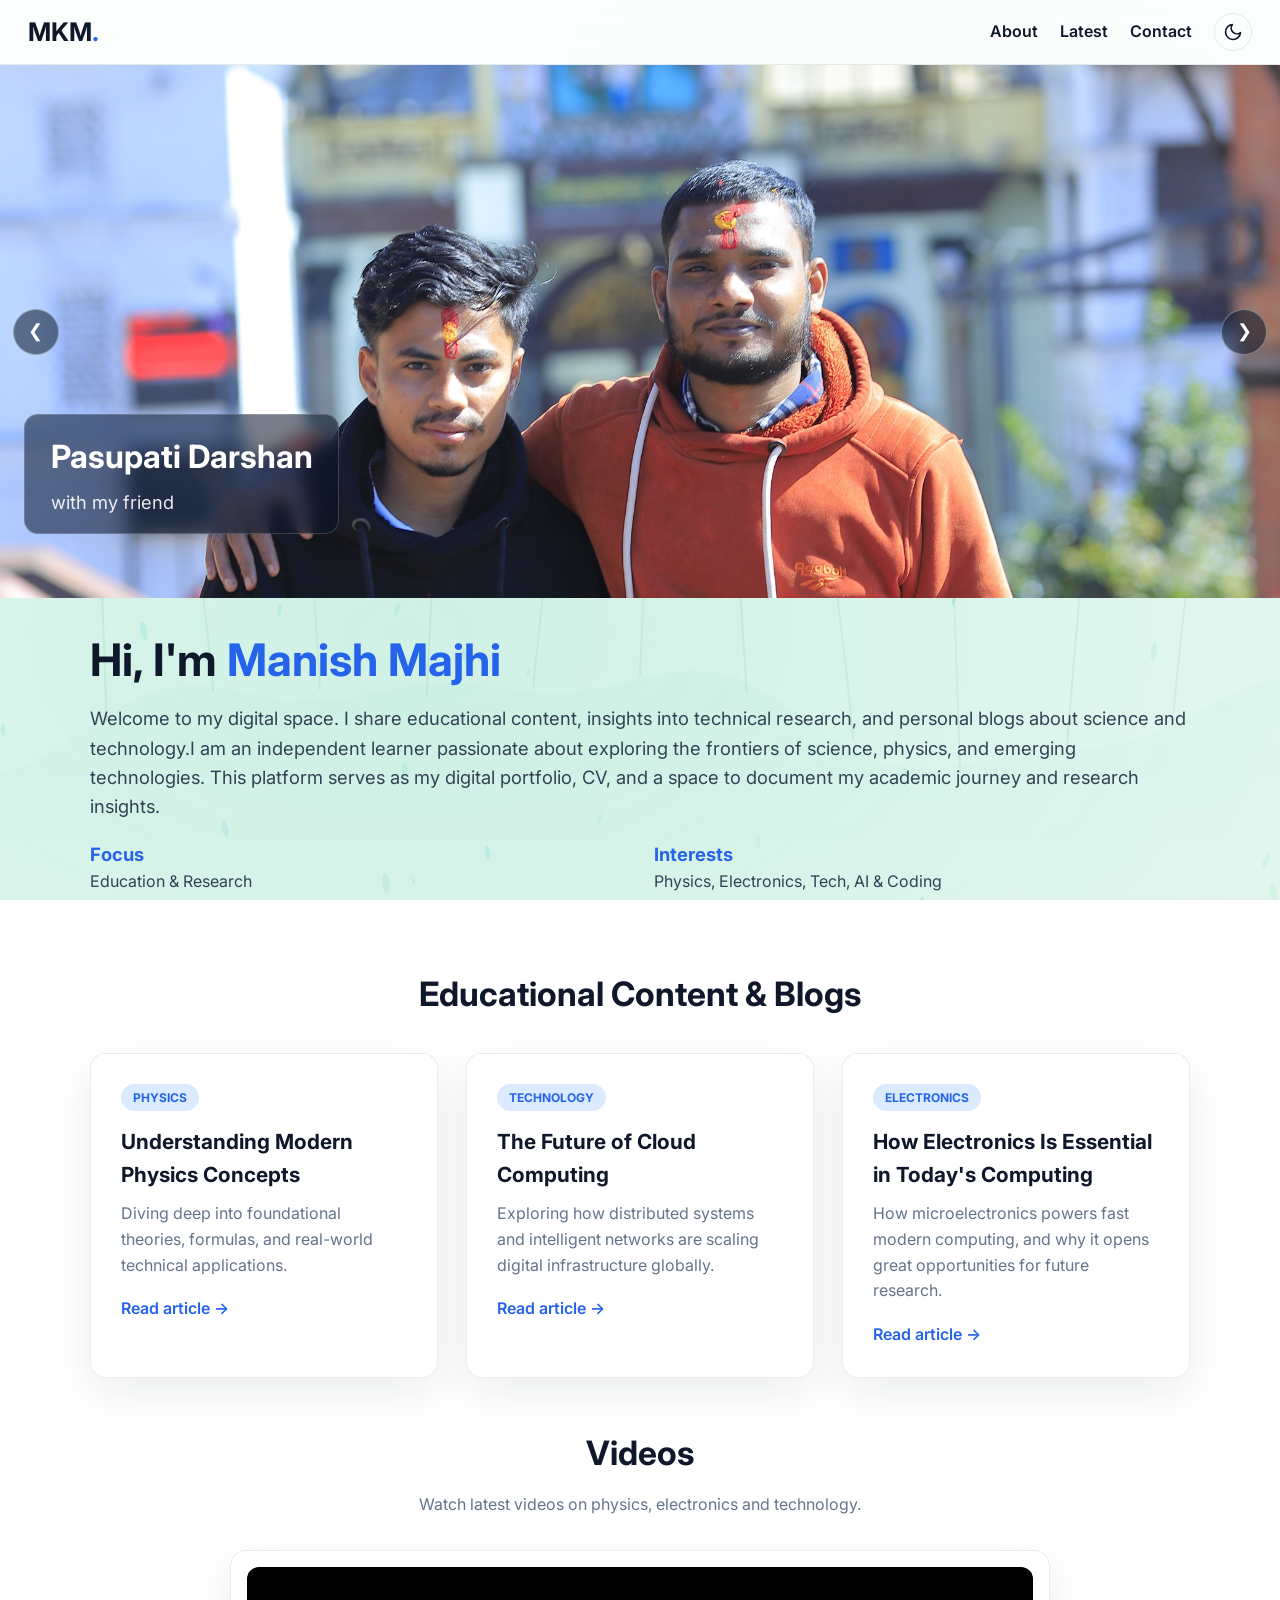
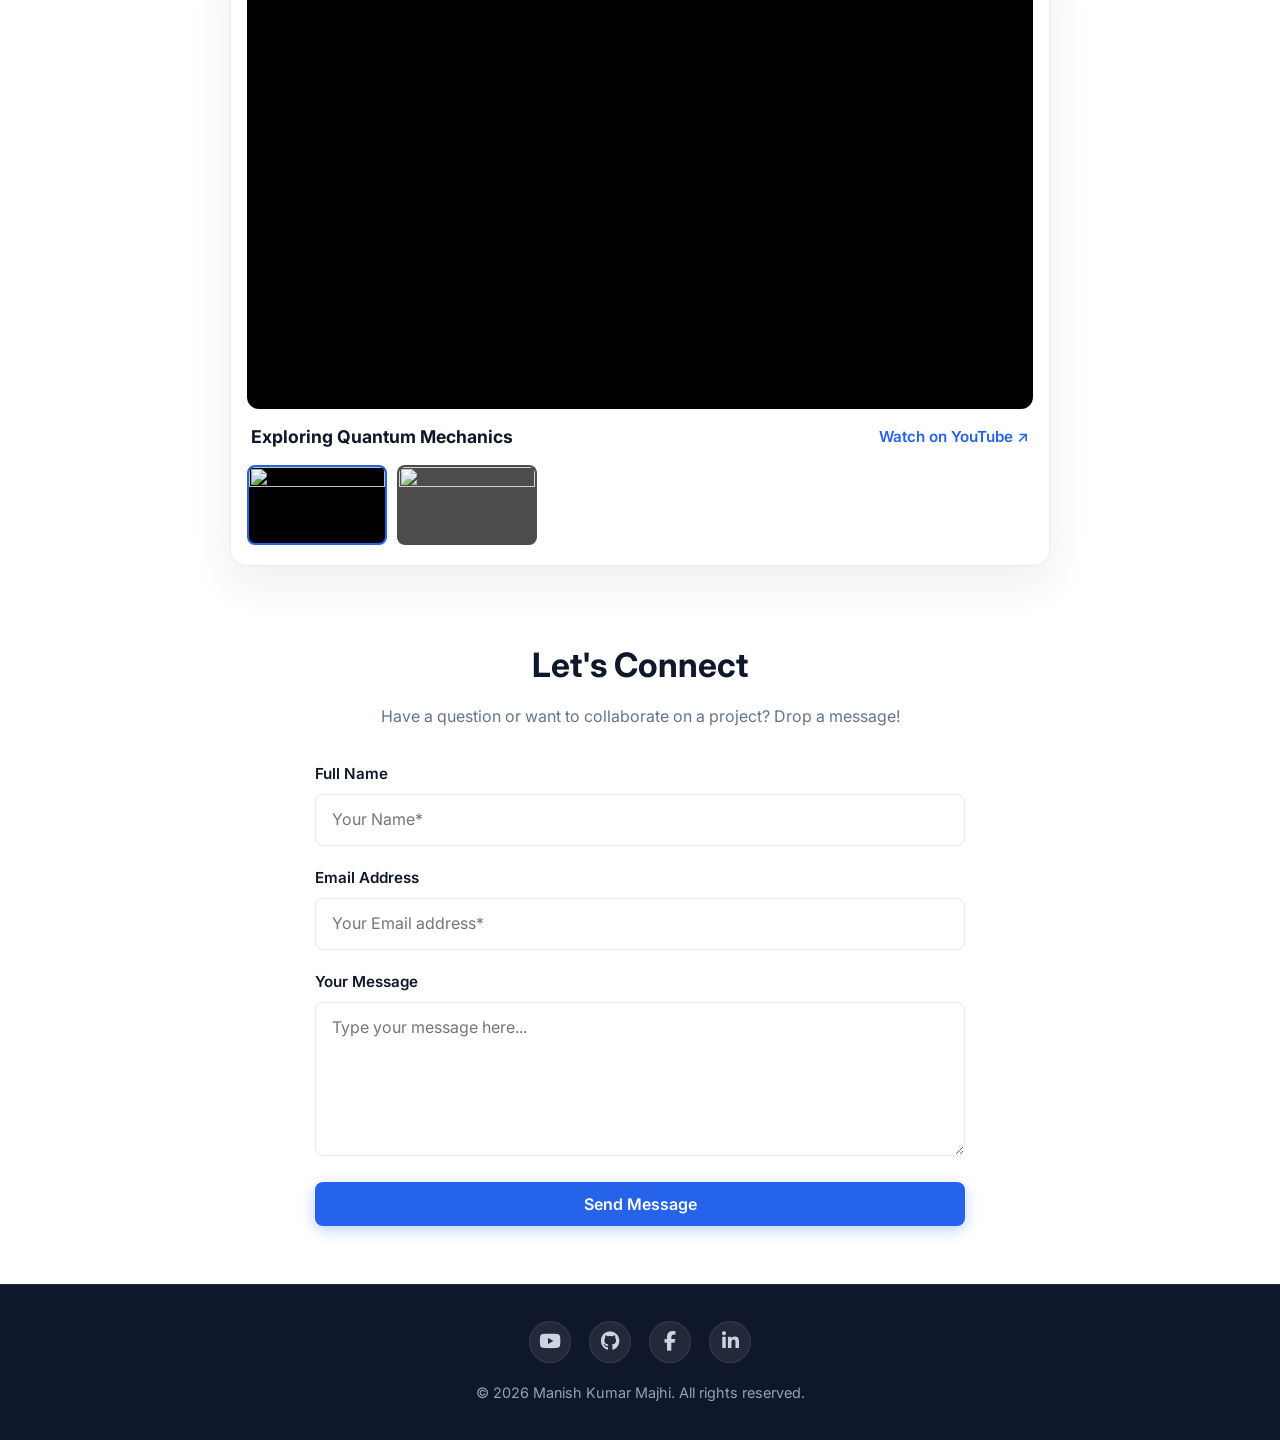
==== index.html @ ecd6af7c "Add files via upload" ====
<!DOCTYPE html>
<html lang="en">
<head>
    <meta charset="UTF-8">
    <meta name="viewport" content="width=device-width, initial-scale=1.0">
    <title>Manish Majhi</title>
    <meta name="description" content="Educational content, technical research and blogs on physics, electronics, AI and technology by Manish Kumar Majhi.">
    <link rel="icon" type="image/png" href="favicon.png">

    <!-- Apply saved theme before first paint (prevents a flash) -->
    <script>
        (function () {
            var t = localStorage.getItem('theme');
            if (t) document.documentElement.setAttribute('data-theme', t);
        })();
    </script>

    <link href="https://fonts.googleapis.com/css2?family=Inter:wght@300;400;600;700&display=swap" rel="stylesheet">
    <link rel="stylesheet" href="https://cdnjs.cloudflare.com/ajax/libs/font-awesome/6.4.0/css/all.min.css">
    <link rel="stylesheet" href="style.css">
</head>
<body>
    <canvas id="bg-canvas" aria-hidden="true"></canvas>

    <header class="navbar">
        <div class="container">
            <a href="#top" class="logo">MKM<span>.</span></a>
            <nav aria-label="Main">
                <ul class="nav-links">
                    <li><a href="#about" id="about-link">About</a></li>
                    <li><a href="#latest" id="latest-link">Latest</a></li>
                    <li><a href="#contact" id="contact-link">Contact</a></li>
                    <li>
                        <button id="theme-toggle" class="theme-btn" aria-label="Toggle theme">
                            <svg class="sun-icon" xmlns="http://www.w3.org/2000/svg" width="20" height="20" viewBox="0 0 24 24" fill="none" stroke="currentColor" stroke-width="2" stroke-linecap="round" stroke-linejoin="round"><circle cx="12" cy="12" r="5"/><line x1="12" y1="1" x2="12" y2="3"/><line x1="12" y1="21" x2="12" y2="23"/><line x1="4.22" y1="4.22" x2="5.64" y2="5.64"/><line x1="18.36" y1="18.36" x2="19.78" y2="19.78"/><line x1="1" y1="12" x2="3" y2="12"/><line x1="21" y1="12" x2="23" y2="12"/><line x1="4.22" y1="19.78" x2="5.64" y2="18.36"/><line x1="18.36" y1="5.64" x2="19.78" y2="4.22"/></svg>
                            <svg class="moon-icon" xmlns="http://www.w3.org/2000/svg" width="20" height="20" viewBox="0 0 24 24" fill="none" stroke="currentColor" stroke-width="2" stroke-linecap="round" stroke-linejoin="round"><path d="M21 12.79A9 9 0 1 1 11.21 3 7 7 0 0 0 21 12.79z"/></svg>
                        </button>
                    </li>
                </ul>
            </nav>
        </div>
    </header>

    <main id="top">
            <div class="hero-wrap">

        <div class="hero" aria-label="Featured images">
            <img class="slide" style="--i:0" src="hero-bg.jpg"  alt="MKM: advancing knowledge in physics, AI and tech"
                 data-title="Pasupati Darshan" data-text="with my friend" loading="lazy">
            <img class="slide" style="--i:1" src="hero-bg2.jpg" alt="Soldering a circuit board in an electronics lab" loading="lazy"
                 data-title="Pasupati Darshan" data-text="with my friend">      
            <img class="slide" style="--i:2" src="hero-bg3.jpg" alt="Educational content on physics, technology and electronics" loading="lazy"
                 data-title="Educational Content" data-text="Sharing knowledge through blogs and videos">
            <img class="slide" style="--i:3" src="hero-bg4.jpg" alt="Microelectronics powering global digital infrastructure" loading="lazy"
                 data-title="Microelectronics" data-text="Powering global digital infrastructure"> 
            <img class="slide" style="--i:4" src="hero-bg5.jpg" alt="Microelectronics in today's computing" loading="lazy"
                  data-title="Microelectronics" data-text="The foundation of today's computing">
            <img class="slide" style="--i:5" src="hero-bg6.jpg" alt="Scaling digital infrastructure with cloud computing" loading="lazy"
                 data-title="Cloud Computing" data-text="Scaling digital infrastructure globally">
        </div>

               <div class="hero-caption" id="hero-caption" hidden>
            <h2 id="hero-caption-title"></h2>
            <p id="hero-caption-text"></p>
        </div>

        <button type="button" class="hero-nav prev" id="hero-prev" aria-label="Previous image">&#10094;</button>
        <button type="button" class="hero-nav next" id="hero-next" aria-label="Next image">&#10095;</button>

    </div>

        <!-- Greeting + about, all in one card -->
        <section id="about" class="section intro">
            <div class="container">
                <div class="intro-card">
                    <h1>Hi, I'm <span class="highlight">Manish Majhi</span></h1>
                    <p>Welcome to my digital space. I share educational content, insights into technical research, and personal blogs about science and technology.I am an independent learner passionate about exploring the frontiers of science, physics, and emerging technologies. This platform serves as my digital portfolio, CV, and a space to document my academic journey and research insights.</p>
                    <dl class="facts">
                        <div><dt>Focus</dt><dd>Education &amp; Research</dd></div>
                        <div><dt>Interests</dt><dd>Physics, Electronics, Tech, AI &amp; Coding</dd></div>
                    </dl>
                </div>
            </div>
        </section>

        <section id="blog" class="section">
            <div class="container">
                <h2 class="section-title">Educational Content &amp; Blogs</h2>
                <div class="card-grid">
                    <article class="glass card">
                        <span class="tag">Physics</span>
                        <h3>Understanding Modern Physics Concepts</h3>
                        <p>Diving deep into foundational theories, formulas, and real-world technical applications.</p>
                        <a href="article.html?id=physics" class="read-more">Read article →</a>
                    </article>
                    <article class="glass card">
                        <span class="tag">Technology</span>
                        <h3>The Future of Cloud Computing</h3>
                        <p>Exploring how distributed systems and intelligent networks are scaling digital infrastructure globally.</p>
                        <a href="article.html?id=cloud" class="read-more">Read article →</a>
                    </article>
                    <article class="glass card">
                        <span class="tag">Electronics</span>
                        <h3>How Electronics Is Essential in Today's Computing</h3>
                        <p>How microelectronics powers fast modern computing, and why it opens great opportunities for future research.</p>
                        <a href="article.html?id=electronics" class="read-more">Read article →</a>
                    </article>
                </div>
            </div>
        </section>

        <!-- YouTube videos (filled from latest-data.js; hidden when there are none) -->
        <section id="videos" class="section" hidden>
            <div class="container">
                <h2 class="section-title">Videos</h2>
                <p class="section-sub">Watch latest videos on physics, electronics and technology.</p>
                <div class="glass video-card">
                    <div class="video-frame">
                        <iframe id="video-player" title="YouTube video player" loading="lazy" allowfullscreen referrerpolicy="strict-origin-when-cross-origin"
                                allow="accelerometer; autoplay; clipboard-write; encrypted-media; gyroscope; picture-in-picture"></iframe>
                    </div>
                    <div class="video-meta">
                        <h3 id="video-title"></h3>
                        <a id="video-yt" href="#" target="_blank" rel="noopener">Watch on YouTube ↗</a>
                    </div>
                    <div id="video-list" class="video-list"></div>
                </div>
            </div>
        </section>

        <section id="contact" class="section">
            <div class="container form-container">
                <h2 class="section-title">Let's Connect</h2>
                <p class="section-sub">Have a question or want to collaborate on a project? Drop a message!</p>

                <form id="contact-form" class="modern-form">
                    <div class="form-group">
                        <label for="name">Full Name</label>
                        <input type="text" id="name" name="name" required placeholder="Your Name*">
                    </div>
                    <div class="form-group">
                        <label for="email">Email Address</label>
                        <input type="email" id="email" name="email" required placeholder="Your Email address*">
                    </div>
                    <div class="form-group">
                        <label for="message">Your Message</label>
                        <textarea id="message" name="message" rows="5" required placeholder="Type your message here..."></textarea>
                    </div>
                    <input type="checkbox" name="botcheck" tabindex="-1" autocomplete="off" style="display:none">  <!-- spam trap -->
                    <button type="submit" class="btn btn-primary form-btn">Send Message</button>
                    <div id="form-status" class="form-status" role="status" aria-live="polite"></div>
                </form>
            </div>
        </section>
    </main>

    <footer class="footer">
        <div class="container">
            <div class="footer-socials">
                <a href="https://youtube.com" target="_blank" rel="noopener" aria-label="YouTube" class="social-icon yt"><i class="fab fa-youtube"></i></a>
                <a href="https://github.com/Manish8952" target="_blank" rel="noopener" aria-label="GitHub" class="social-icon gh"><i class="fab fa-github"></i></a>
                <a href="https://www.facebook.com/manish.majhi.rajdhoob" target="_blank" rel="noopener" aria-label="Facebook" class="social-icon fb"><i class="fab fa-facebook-f"></i></a>
                <a href="https://www.linkedin.com/in/manish-kumar-majhi" target="_blank" rel="noopener" aria-label="LinkedIn" class="social-icon li"><i class="fab fa-linkedin-in"></i></a>
            </div>
            <p>&copy; 2026 Manish Kumar Majhi. All rights reserved.</p>
        </div>
    </footer>

    <!-- About: full-page view, opens when "About" is clicked -->
    <dialog id="about-dialog" class="about-page" aria-labelledby="about-title">
        <button type="button" class="about-close" aria-label="Close">&times;</button>
        <div class="latest-wrap">
            <header class="about-hero">
                <img class="about-photo" src="profile.jpg" alt="Manish Kumar Majhi"
                     onerror="this.style.display='none';this.nextElementSibling.style.display='flex'">
                <div class="about-photo about-initials" style="display:none">MKM</div>
                <span class="latest-pill">About me</span>
                <h2 id="about-title">Manish Kumar Majhi</h2>
                <p class="about-role">Physics student &middot; Saptari, Nepal</p>
            </header>

            <section class="l-card about-story">
                <h3>My story</h3>
                <p class="about-lead">Hey, it's Manish Majhi, a dedicated Physics major from Saptari, a rural and Beautiful district in eastern Nepal.</p>
                <p>Raised in a resource-limited environment, I have faced significant financial and educational hurdles. However, my deep-seated passion for physics, modern technology, and electronics drives me forward.Currently pursuing my Bachelor of Science, I am working tirelessly to bridge the gap between my circumstances and my ambitions.Through self-directed learning and unrelenting hard work, I am determined to master these fields, overcome systemic barriers, and harness technology and scientific innovation to shape a brighter future for myself and my community.</p>
            </section>

            <div class="latest-cols">
                <section class="l-card">
                    <h3>Focus</h3>
                    <p>Education &amp; Research</p>
                </section>
                <section class="l-card">
                    <h3>Interests</h3>
                    <div class="chips"><span>Physics</span><span>Electronics</span><span>Tech</span><span>AI</span><span>Coding</span></div>
                </section>
            </div>
        </div>
    </dialog>

    <!-- Contact full-page view: opens when "Contact" is clicked -->
    <dialog id="contact-dialog" class="contact-page" data-map-query="Mahendra Bindeswari Multiple Campus, Rajbiraj, Nepal" aria-labelledby="contact-title">
        <button type="button" class="contact-close" aria-label="Close">&times;</button>
        <iframe id="contact-map" class="contact-map" title="My location on Google Maps" loading="lazy" referrerpolicy="no-referrer-when-downgrade" allowfullscreen></iframe>
        <div class="contact-details">
            <h2 id="contact-title">Contact</h2>
            <ul class="contact-list">
                <li>
                    <span class="ci"><i class="fas fa-envelope"></i></span>
                    <div><strong>Email</strong><a href="mailto:Manish.815202@mbmc.tu.edu.np">Manish.815202@mbmc.tu.edu.np</a></div>
                </li>
                <li>
                    <span class="ci"><i class="fas fa-location-dot"></i></span>
                    <div><strong>Address</strong><span>Near Mahendra Bindeswari Multiple Campus, Rajbiraj, Saptari, Nepal</span></div>
                </li>
            </ul>
            <div class="hero-buttons">
                <a id="contact-maps-link" class="btn btn-primary" href="#" target="_blank" rel="noopener">Open in Google Maps</a>
                <a id="contact-form-link" class="btn btn-secondary" href="#contact">Send a message instead</a>
            </div>
        </div>
    </dialog>

    <!-- Latest: full-page view, content comes from latest-data.js -->
    <dialog id="latest-dialog" class="latest-page" aria-labelledby="latest-title">
        <button type="button" class="latest-close" aria-label="Close">&times;</button>
        <div class="latest-wrap">
            <header class="latest-head">
                <span class="latest-pill">Latest</span>
                <h2 id="latest-title">What I'm working on</h2>
                <p>Daily updates, current projects and what's coming next.</p>
                <small id="latest-updated"></small>
            </header>
            <div id="latest-announce"></div>
            <div class="latest-cols">
                <section id="sec-current"><h3>Currently working on</h3><div id="latest-current" class="l-stack"></div></section>
                <section id="sec-upcoming"><h3>Coming up</h3><ol id="latest-upcoming" class="l-timeline"></ol></section>
            </div>
            <section id="sec-feed"><h3>Daily updates</h3><div id="latest-feed" class="l-stack"></div></section>
        </div>
    </dialog>

    <script src="latest-data.js"></script>
    <script src="script.js"></script>
    <script src="background.js" defer></script>
</body>
</html>
---- style.css ----
/* ==========================================================================
   1. TOKENS & BASE
   ========================================================================== */
*, *::before, *::after { margin: 0; padding: 0; box-sizing: border-box; }

:root {
    --primary: #2563eb;
    --heading: #0f172a;
    --text: #334155;
    --muted: #64748b;
    --page-bg: #ffffff;
    --glass-bg: rgba(255, 255, 255, 0.85);
    --nav-bg: rgba(255, 255, 255, 0.82);
    --border: rgba(0, 0, 0, 0.08);
    --input-bg: #ffffff;
    --shadow: 0 15px 45px rgba(15, 23, 42, 0.08);
    --tag-bg: #dbeafe;
    --tag-text: #2563eb;
    --space-section: 72px;
    --ease: all 0.3s ease;
}

[data-theme="dark"] {
    --heading: #ffffff;
    --text: #cbd5e1;
    --muted: #94a3b8;
    --page-bg: #0f172a;
    --glass-bg: rgba(30, 41, 59, 0.88);
    --nav-bg: rgba(15, 23, 42, 0.82);
    --border: rgba(255, 255, 255, 0.1);
    --input-bg: #1e293b;
    --shadow: 0 15px 45px rgba(0, 0, 0, 0.35);
    --tag-bg: rgba(37, 99, 235, 0.25);
    --tag-text: #93c5fd;
}

html { scroll-behavior: smooth; scroll-padding-top: 80px; }

body {
    font-family: 'Inter', system-ui, sans-serif;
    color: var(--text);
    background: var(--page-bg);
    line-height: 1.6;
    overflow-x: hidden;
    transition: background-color 0.3s ease, color 0.3s ease;
}

.container { width: 90%; max-width: 1100px; margin: 0 auto; }

a:focus-visible, button:focus-visible { outline: 3px solid var(--primary); outline-offset: 3px; }

/* ==========================================================================
   2. BACKGROUND LAYERS (aurora gradient + animated canvas)
   ========================================================================== */
body::after {
    content: "";
    position: fixed;
    inset: 0;
    z-index: -3;
    pointer-events: none;
    background-image:
        radial-gradient(ellipse 80% 70% at 10% 22%, rgba(16,185,129,.20), transparent 70%),
        radial-gradient(ellipse 75% 85% at 88% 10%, rgba(37,99,235,.22), transparent 65%),
        radial-gradient(ellipse 90% 60% at 50% 85%, rgba(99,102,241,.18), transparent 65%),
        radial-gradient(ellipse 65% 70% at 82% 75%, rgba(20,184,166,.15), transparent 65%);
    background-size: 320% 320%;
    animation: auroraDrift 50s ease-in-out infinite;
}
[data-theme="dark"] body::after { filter: brightness(1.3); }

#bg-canvas {
    position: fixed;      /* was unstyled: it sat at the page bottom and added blank space */
    inset: 0;
    width: 100%;
    height: 100%;
    z-index: -2;
    pointer-events: none;
}

@keyframes auroraDrift {
    0%, 100% { background-position: 0% 0%; }
    25% { background-position: 55% 90%; }
    50% { background-position: 90% 40%; }
    75% { background-position: 35% 15%; }
}

/* ==========================================================================
   3. NAVBAR (sticky, in normal flow so it never covers the slider)
   ========================================================================== */
.navbar {
    position: sticky;
    top: 0;
    z-index: 100;
    background: var(--nav-bg);
    backdrop-filter: blur(12px);
    -webkit-backdrop-filter: blur(12px);
    border-bottom: 1px solid var(--border);
}
.navbar .container { display: flex; justify-content: space-between; align-items: center; height: 64px; width: 100%; max-width: none; padding: 0 28px; }  /* logo far left, menu far right */

.logo { font-size: 1.6rem; font-weight: 700; color: var(--heading); text-decoration: none; }
.logo span { color: var(--primary); }

.nav-links { display: flex; list-style: none; gap: 22px; align-items: center; }
.nav-links a { color: var(--heading); font-weight: 600; text-decoration: none; transition: var(--ease); }
.nav-links a:hover { color: var(--primary); }

.theme-btn {
    display: flex; align-items: center; justify-content: center;
    padding: 8px; border-radius: 50%; cursor: pointer;
    background: transparent; color: var(--heading);
    border: 1px solid var(--border); transition: var(--ease);
}
.theme-btn:hover { background: rgba(127, 127, 127, 0.15); }
.sun-icon { display: none; }
[data-theme="dark"] .sun-icon { display: block; }
[data-theme="dark"] .moon-icon { display: none; }

/* ==========================================================================
   4. IMAGE SLIDER (cross-fade, shows the full image, nothing on top of it)
   ========================================================================== */
.hero {
    position: relative;
    width: 100%;
    aspect-ratio: 2.4 / 1;
    max-height: 72vh;
    overflow: hidden;
    background: #0f172a;
}
.slide {
    position: absolute; inset: 0;
    width: 100%; height: 100%;
    object-fit: cover;
    object-position: center 30%;
    opacity: 0;
    animation: fade 36s infinite;
    animation-delay: calc(var(--i) * 6s);   /* 6 slides x 6s */
}
.slide:first-child { opacity: 1; object-fit: contain; }  /* banner image: show whole, no cropping */
@keyframes fade {
    0%      { opacity: 0; }
    3%      { opacity: 1; }
    16.67%  { opacity: 1; }
    20%     { opacity: 0; }
    100%    { opacity: 0; }
}

/* ==========================================================================
   5. SECTIONS & GLASS CARDS
   ========================================================================== */
.section { padding: var(--space-section) 0 0; }
.section.intro { padding-top: 36px; }
.section:last-of-type { padding-bottom: 20px; }

.section-title { font-size: 2.1rem; color: var(--heading); text-align: center; margin-bottom: 12px; }
.section-sub { text-align: center; color: var(--muted); max-width: 560px; margin: 0 auto 32px; }
.section-title + .card-grid { margin-top: 32px; }

.glass {
    background: var(--glass-bg);
    backdrop-filter: blur(16px);
    -webkit-backdrop-filter: blur(16px);
    border: 1.5px solid var(--border);
    box-shadow: var(--shadow);
    border-radius: 16px;
}

/* Greeting / about card */
.intro-card { padding: 0; }  /* plain text on the page background, no box */
.intro-card h1 { font-size: 2.8rem; line-height: 1.2; color: var(--heading); margin-bottom: 16px; }
.highlight { color: var(--primary); }
.intro-card p { font-size: 1.15rem; margin-bottom: 6px; }
.facts { display: grid; grid-template-columns: repeat(auto-fit, minmax(220px, 1fr)); gap: 16px 28px; margin-top: 18px; }
.facts dt { color: var(--primary); font-weight: 700; font-size: 1.15rem; }
.facts dd { margin: 0; }
.hero-buttons { display: flex; flex-wrap: wrap; gap: 14px; margin-top: 28px; }

/* Blog cards */
.card-grid { display: grid; grid-template-columns: repeat(auto-fit, minmax(280px, 1fr)); gap: 28px; }
.card { padding: 30px; transition: var(--ease); }
.card:hover { transform: translateY(-6px); box-shadow: 0 20px 60px rgba(37, 99, 235, 0.18); }
.card h3 { font-size: 1.3rem; color: var(--heading); margin-bottom: 10px; }
.card p { color: var(--muted); margin-bottom: 18px; }

.tag {
    display: inline-block; margin-bottom: 14px; padding: 4px 12px;
    border-radius: 50px; font-size: 0.75rem; font-weight: 700;
    text-transform: uppercase; background: var(--tag-bg); color: var(--tag-text);
}
.read-more { color: var(--primary); font-weight: 600; text-decoration: none; }
.read-more:hover { text-decoration: underline; }

/* About full-page view (shares its background and cards with the Latest page) */
.about-hero { text-align: center; margin-bottom: 28px; }
.about-photo {
    display: block; width: 220px; height: 220px; margin: 0 auto 18px;
    border-radius: 50%; object-fit: cover; object-position: center top;
    border: 4px solid #60a5fa; box-shadow: 0 10px 40px rgba(37, 99, 235, 0.45);
}
.about-initials { align-items: center; justify-content: center; font-size: 3.2rem; font-weight: 700; color: #fff; background: linear-gradient(135deg, var(--primary), #6366f1); }
.about-hero h2 { color: #fff; font-size: 2.4rem; line-height: 1.2; margin: 14px 0 6px; }
.about-role { color: #cbd5e1; font-size: 1.05rem; }
.about-story { margin-bottom: 28px; padding: 28px 30px; }
.about-story p { font-size: 1.05rem; line-height: 1.8; margin-bottom: 14px; }
.about-story p:last-child { margin-bottom: 0; }
.about-story .about-lead { font-size: 1.25rem; font-weight: 600; color: #fff; }
.chips { display: flex; flex-wrap: wrap; gap: 8px; }
.chips span { padding: 5px 14px; border-radius: 50px; font-size: .9rem; font-weight: 600; background: rgba(96,165,250,.2); color: #bfdbfe; border: 1px solid rgba(147,197,253,.3); }

/* Contact full-page view */
.contact-page {
    width: 100vw; height: 100vh; height: 100dvh; max-width: none; max-height: none;
    margin: 0; padding: 0; border: 0; overflow-y: auto;
    background: var(--page-bg); color: var(--text);
}
.contact-page[open] { display: block; animation: popIn 0.25s ease; }
.contact-map { display: block; width: 100%; height: 55vh; min-height: 300px; border: 0; background: #e2e8f0; }
.contact-close {
    position: fixed; top: 16px; right: 20px; z-index: 5; width: 44px; height: 44px; border-radius: 50%;
    border: 1px solid var(--border); background: var(--page-bg); color: var(--heading);
    font-size: 1.7rem; line-height: 1; cursor: pointer; box-shadow: var(--shadow); transition: var(--ease);
}
.contact-close:hover { background: var(--primary); color: #fff; }
.contact-details { width: 90%; max-width: 700px; margin: 0 auto; padding: 36px 0 48px; }
.contact-details h2 { font-size: 2rem; color: var(--heading); margin-bottom: 20px; }
.contact-list { list-style: none; display: grid; gap: 18px; margin-bottom: 28px; }
.contact-list li { display: flex; align-items: center; gap: 16px; }
.contact-list .ci {
    flex: none; display: flex; align-items: center; justify-content: center; width: 48px; height: 48px;
    border-radius: 50%; background: var(--tag-bg); color: var(--tag-text); font-size: 1.15rem;
}
.contact-list strong { display: block; color: var(--heading); }
.contact-list a { color: var(--primary); text-decoration: none; font-weight: 600; word-break: break-all; }
.contact-list a:hover { text-decoration: underline; }

/* Latest full-page view */
.latest-page, .about-page {
    width: 100vw; height: 100vh; height: 100dvh; max-width: none; max-height: none;
    margin: 0; padding: 0; border: 0; overflow-y: auto; color: #e2e8f0;
    background:
        radial-gradient(ellipse 60% 50% at 15% 10%, rgba(37,99,235,.55), transparent 70%),
        radial-gradient(ellipse 55% 60% at 90% 20%, rgba(20,184,166,.40), transparent 70%),
        radial-gradient(ellipse 70% 60% at 60% 95%, rgba(99,102,241,.45), transparent 70%),
        linear-gradient(135deg, #070b17, #0c1a33 55%, #0a2236);
    background-size: 180% 180%, 180% 180%, 180% 180%, 100% 100%;
    animation: auroraDrift 40s ease-in-out infinite;
}
.latest-page[open], .about-page[open] { display: block; }
.latest-close, .about-close {
    position: fixed; top: 16px; right: 20px; z-index: 5; width: 44px; height: 44px; border-radius: 50%;
    border: 1px solid rgba(255,255,255,.25); background: rgba(15,23,42,.6); color: #fff;
    font-size: 1.7rem; line-height: 1; cursor: pointer; backdrop-filter: blur(8px); transition: var(--ease);
}
.latest-close:hover, .about-close:hover { background: var(--primary); }
.latest-wrap { width: 90%; max-width: 960px; margin: 0 auto; padding: 56px 0 64px; }
.latest-head { text-align: center; margin-bottom: 32px; }
.latest-pill { display: inline-block; padding: 4px 14px; border-radius: 50px; font-size: .8rem; font-weight: 700; letter-spacing: .08em; text-transform: uppercase; background: rgba(96,165,250,.2); color: #93c5fd; border: 1px solid rgba(147,197,253,.35); }
.latest-head h2 { color: #fff; font-size: 2.6rem; line-height: 1.2; margin: 14px 0 8px; }
.latest-head p { color: #cbd5e1; font-size: 1.1rem; }
.latest-head small { display: block; margin-top: 10px; color: #94a3b8; }
.latest-wrap h3 { color: #fff; font-size: 1.25rem; margin: 0 0 14px; }
.latest-wrap section { margin-bottom: 36px; }
.latest-cols { display: grid; grid-template-columns: 1fr 1fr; gap: 28px; }
.l-card, .l-announce {
    background: rgba(255,255,255,.07); border: 1px solid rgba(255,255,255,.14); border-radius: 16px;
    backdrop-filter: blur(14px); -webkit-backdrop-filter: blur(14px); padding: 20px;
}
.l-announce { display: flex; flex-wrap: wrap; align-items: center; justify-content: space-between; gap: 14px; margin-bottom: 32px; border-color: rgba(96,165,250,.5); background: rgba(37,99,235,.2); font-weight: 600; }
.l-stack { display: grid; gap: 16px; }
.l-card h4 { color: #fff; font-size: 1.1rem; margin-bottom: 6px; }
.l-card p { color: #cbd5e1; white-space: pre-line; }
.l-date { display: block; font-size: .8rem; font-weight: 700; letter-spacing: .05em; text-transform: uppercase; color: #93c5fd; margin-bottom: 6px; }
.l-bar { height: 8px; margin-top: 14px; border-radius: 8px; background: rgba(255,255,255,.15); overflow: hidden; }
.l-bar span { display: block; height: 100%; border-radius: 8px; background: linear-gradient(90deg, #3b82f6, #14b8a6); }
.l-timeline { list-style: none; display: grid; gap: 16px; border-left: 2px solid rgba(147,197,253,.4); padding-left: 18px; }
.l-timeline li { position: relative; }
.l-timeline li::before { content: ""; position: absolute; left: -25px; top: 22px; width: 12px; height: 12px; border-radius: 50%; background: #3b82f6; box-shadow: 0 0 0 4px rgba(59,130,246,.3); }
.l-img { display: block; width: 100%; max-height: 420px; object-fit: cover; border-radius: 12px; margin-top: 14px; }
.l-video { position: relative; aspect-ratio: 16 / 9; margin-top: 14px; border-radius: 12px; overflow: hidden; background: #000; }
.l-video iframe { position: absolute; inset: 0; width: 100%; height: 100%; border: 0; }
.l-link { display: inline-block; margin-top: 14px; padding: 8px 18px; border-radius: 8px; background: var(--primary); color: #fff; font-weight: 600; text-decoration: none; }
.l-link:hover { background: #1d4ed8; }
.l-announce .l-link { margin-top: 0; }

/* YouTube videos (medium card above Let's Connect) */
#videos { padding-top: 48px; }
.video-card { max-width: 820px; margin: 0 auto; padding: 16px; }
.video-frame { aspect-ratio: 16 / 9; border-radius: 12px; overflow: hidden; background: #000; }
.video-frame iframe { width: 100%; height: 100%; border: 0; display: block; }
.video-meta { display: flex; align-items: center; justify-content: space-between; gap: 16px; margin: 14px 4px 0; }
.video-meta h3 { font-size: 1.1rem; color: var(--heading); }
.video-meta h3:empty { display: none; }
.video-meta a { margin-left: auto; flex: none; color: var(--primary); font-weight: 600; font-size: .95rem; text-decoration: none; }
.video-meta a:hover { text-decoration: underline; }
.video-list { display: flex; gap: 10px; margin-top: 14px; padding-bottom: 4px; overflow-x: auto; }
.video-list:empty { display: none; }
.video-thumb { flex: none; width: 140px; padding: 0; border: 2px solid transparent; border-radius: 8px; overflow: hidden; background: #000; cursor: pointer; opacity: .7; transition: var(--ease); }
.video-thumb img { display: block; width: 100%; aspect-ratio: 16 / 9; object-fit: cover; }
.video-thumb:hover, .video-thumb.active { opacity: 1; border-color: var(--primary); }

/* Article pages */
.article-page { padding-top: 40px; padding-bottom: 20px; }
.article-page .container { max-width: 820px; }
.article { padding: 40px; }
.article-title { font-size: 2.3rem; line-height: 1.25; color: var(--heading); margin-bottom: 8px; }
.article-date { color: var(--muted); font-size: .95rem; margin-bottom: 24px; }
.article-body > * { margin-bottom: 22px; }
.article-body > *:last-child { margin-bottom: 0; }
.article-body h2 { font-size: 1.5rem; color: var(--heading); margin-top: 12px; }
.article-body p { font-size: 1.08rem; line-height: 1.8; margin-bottom: 14px; }
.article-body p:last-child { margin-bottom: 0; }
.article-body ul { padding-left: 22px; font-size: 1.05rem; line-height: 1.8; }
.article-body figure img { display: block; width: 100%; border-radius: 12px; box-shadow: var(--shadow); }
.article-body figcaption { text-align: center; color: var(--muted); font-size: .9rem; margin-top: 8px; }
.article-body .video-frame, .drive-embed { aspect-ratio: 16 / 9; border-radius: 12px; overflow: hidden; background: #000; box-shadow: var(--shadow); }
.drive-embed { margin-bottom: 12px; }
.drive-embed iframe { width: 100%; height: 100%; border: 0; display: block; }
.a-link { display: flex; flex-wrap: wrap; align-items: center; gap: 12px; }
.a-link span { color: var(--muted); }
.drive-card { display: flex; align-items: center; gap: 14px; padding: 14px 18px; border-radius: 12px; border: 1.5px solid var(--border); background: var(--input-bg); color: var(--heading); font-weight: 600; text-decoration: none; transition: var(--ease); }
.drive-card:hover { border-color: var(--primary); transform: translateY(-2px); }
.drive-card i { font-size: 1.6rem; color: #1fa463; }
.drive-card span { flex: 1; }
.drive-card em { font-style: normal; color: var(--primary); font-size: .9rem; }
.article-back { text-align: center; margin-top: 24px; }
.article-back a { color: var(--primary); font-weight: 600; text-decoration: none; }
.article-back a:hover { text-decoration: underline; }
@media (max-width: 800px) { .article { padding: 24px; } .article-title { font-size: 1.7rem; } }

/* ==========================================================================
   6. BUTTONS
   ========================================================================== */
.btn {
    display: inline-block; padding: 12px 28px; border: none; border-radius: 8px;
    font: 600 1rem 'Inter', sans-serif; text-decoration: none; cursor: pointer; transition: var(--ease);
}
.btn-primary { background: var(--primary); color: #fff; box-shadow: 0 4px 15px rgba(37, 99, 235, 0.3); }
.btn-primary:hover { background: #1d4ed8; transform: translateY(-2px); }
.btn-secondary { background: rgba(127, 127, 127, 0.12); color: var(--heading); border: 1.5px solid var(--border); }
.btn-secondary:hover { background: rgba(127, 127, 127, 0.22); transform: translateY(-2px); }

/* ==========================================================================
   7. CONTACT FORM
   ========================================================================== */
.form-container { max-width: 650px; }
.modern-form { padding: 0; }  /* plain fields on the page background, no box */
.form-group { display: flex; flex-direction: column; margin-bottom: 20px; }
.form-group label { font-weight: 600; font-size: 0.95rem; color: var(--heading); margin-bottom: 8px; }
.form-group input, .form-group textarea {
    padding: 12px 16px; border-radius: 8px; border: 1.5px solid var(--border);
    background: var(--input-bg); color: var(--text); font: inherit; transition: var(--ease);
}
.form-group input:focus, .form-group textarea:focus {
    outline: none; border-color: var(--primary); box-shadow: 0 0 0 3px rgba(37, 99, 235, 0.2);
}
.form-btn { width: 100%; margin-top: 6px; }
.form-status { margin-top: 14px; text-align: center; font-weight: 500; }
.form-status.success { color: #10b981; }
.form-status.error { color: #ef4444; }

/* ==========================================================================
   8. FOOTER
   ========================================================================== */
.footer { margin-top: 24px; background: #0f172a; color: #94a3b8; text-align: center; padding: 36px 0; font-size: 0.9rem; border-top: 1px solid #1e293b; }
.footer .container { display: flex; flex-direction: column; align-items: center; gap: 18px; }
.footer-socials { display: flex; gap: 18px; }
.social-icon {
    display: flex; align-items: center; justify-content: center; width: 42px; height: 42px;
    border-radius: 50%; color: #cbd5e1; font-size: 1.2rem; text-decoration: none;
    background: rgba(255, 255, 255, 0.08); border: 1px solid rgba(255, 255, 255, 0.1); transition: var(--ease);
}
.social-icon:hover { color: #fff; transform: translateY(-4px); }
.social-icon[href*="youtube"]:hover  { background: #ff0000; border-color: #ff0000; }
.social-icon[href*="github"]:hover   { background: #ffffff; border-color: #ffffff; color: #181717; }
.social-icon[href*="facebook"]:hover { background: #1877f2; border-color: #1877f2; }
.social-icon[href*="linkedin"]:hover { background: #0a66c2; border-color: #0a66c2; }

/* ==========================================================================
   9. RESPONSIVE & MOTION
   ========================================================================== */
@media (max-width: 800px) {
    :root { --space-section: 48px; }
    .intro-card { padding: 28px; }
    .intro-card h1 { font-size: 2rem; }
    .hero { aspect-ratio: 16 / 9; }
    .section-title { font-size: 1.7rem; }
    .latest-cols { grid-template-columns: 1fr; }
    .latest-head h2, .about-hero h2 { font-size: 2rem; }
}
@media (max-width: 480px) {
    .navbar .container { padding: 0 16px; }
    .nav-links { gap: 14px; }
    .modern-form { padding: 24px; }
}
@media (prefers-reduced-motion: reduce) {
    body::after, .slide, .latest-page, .about-page { animation: none; }
    html { scroll-behavior: auto; }
}
/* Keep footer pinned to the bottom on short pages */
html {
    height: 100%;
}

body {
    min-height: 100vh;
    min-height: 100dvh;   /* better on mobile browsers */
    display: flex;
    flex-direction: column;
}

main {
    flex: 1 0 auto;       /* main grows to fill the empty space */
}

.footer {
    flex-shrink: 0;
}
/* ===== List of articles inside one page ===== */
.part-list {
    display: flex;
    flex-direction: column;
    gap: 0.6rem;
    margin: 1.5rem 0;
}

.part-btn {
    display: flex;
    flex-direction: column;
    gap: 0.2rem;
    width: 100%;
    text-align: left;
    padding: 0.9rem 1.1rem;
    font: inherit;
    color: inherit;
    background: rgba(128, 128, 128, 0.08);
    border: 1px solid rgba(128, 128, 128, 0.3);
    border-radius: 12px;
    cursor: pointer;
    transition: border-color 0.2s, background 0.2s;
}

.part-btn:hover {
    border-color: #2563eb;
}

.part-btn.active {
    border-color: #2563eb;
    background: rgba(37, 99, 235, 0.12);
}

.part-btn-title {
    font-weight: 600;
}

.part-btn small {
    opacity: 0.65;
}

.part-content {
    margin-top: 1.5rem;
    padding-top: 1.5rem;
    border-top: 1px solid rgba(128, 128, 128, 0.3);
    scroll-margin-top: 90px;   /* keeps the title below the fixed navbar */
}

.part-title {
    margin: 0 0 0.4rem;
    font-size: 1.8rem;
}
/* ===== Hero slider controls + left-side caption ===== */
.hero-wrap { position: relative; }

/* stack all slides in the same spot; only the .active one is visible */
.hero { display: grid !important; }
.hero .slide {
    grid-area: 1 / 1;
    width: 100%;
    height: 100%;
    object-fit: cover;
    opacity: 0;
    animation: none !important;
    transform: none !important;
    transition: opacity 0.7s ease;
}
.hero .slide.active { opacity: 1; }

/* caption on the far left */
.hero-caption {
    position: absolute;
    left: 1.5rem;              /* change to 0 to touch the very edge */
    bottom: 12%;
    z-index: 5;
    max-width: min(80%, 520px);
    padding: 1rem 1.6rem;
    text-align: left;
    color: #fff;
    background: rgba(10, 20, 40, 0.55);
    -webkit-backdrop-filter: blur(8px);
    backdrop-filter: blur(8px);
    border: 1px solid rgba(255, 255, 255, 0.18);
    border-radius: 14px;
    pointer-events: none;
}
.hero-caption[hidden] { display: none; }
.hero-caption h2 { margin: 0; font-size: clamp(1.2rem, 3vw, 2rem); }
.hero-caption p  { margin: 0.35rem 0 0; font-size: clamp(0.9rem, 1.8vw, 1.15rem); opacity: 0.9; }
.hero-caption h2[hidden], .hero-caption p[hidden] { display: none; }

.hero-caption.pop { animation: captionPop 0.6s ease both; }
@keyframes captionPop {
    from { opacity: 0; transform: translateX(-40px); }
    to   { opacity: 1; transform: translateX(0); }
}

/* previous / next buttons */
.hero-nav {
    position: absolute;
    top: 50%;
    transform: translateY(-50%);
    z-index: 6;
    width: 46px;
    height: 46px;
    border: 1px solid rgba(255, 255, 255, 0.35);
    border-radius: 50%;
    background: rgba(10, 20, 40, 0.55);
    color: #fff;
    font-size: 1.1rem;
    cursor: pointer;
    -webkit-backdrop-filter: blur(6px);
    backdrop-filter: blur(6px);
    transition: background 0.2s;
}
.hero-nav:hover { background: rgba(37, 99, 235, 0.85); }
.hero-nav.prev { left: 0.8rem; }
.hero-nav.next { right: 0.8rem; }

@media (prefers-reduced-motion: reduce) {
    .hero .slide { transition: none; }
    .hero-caption.pop { animation: none; }
}
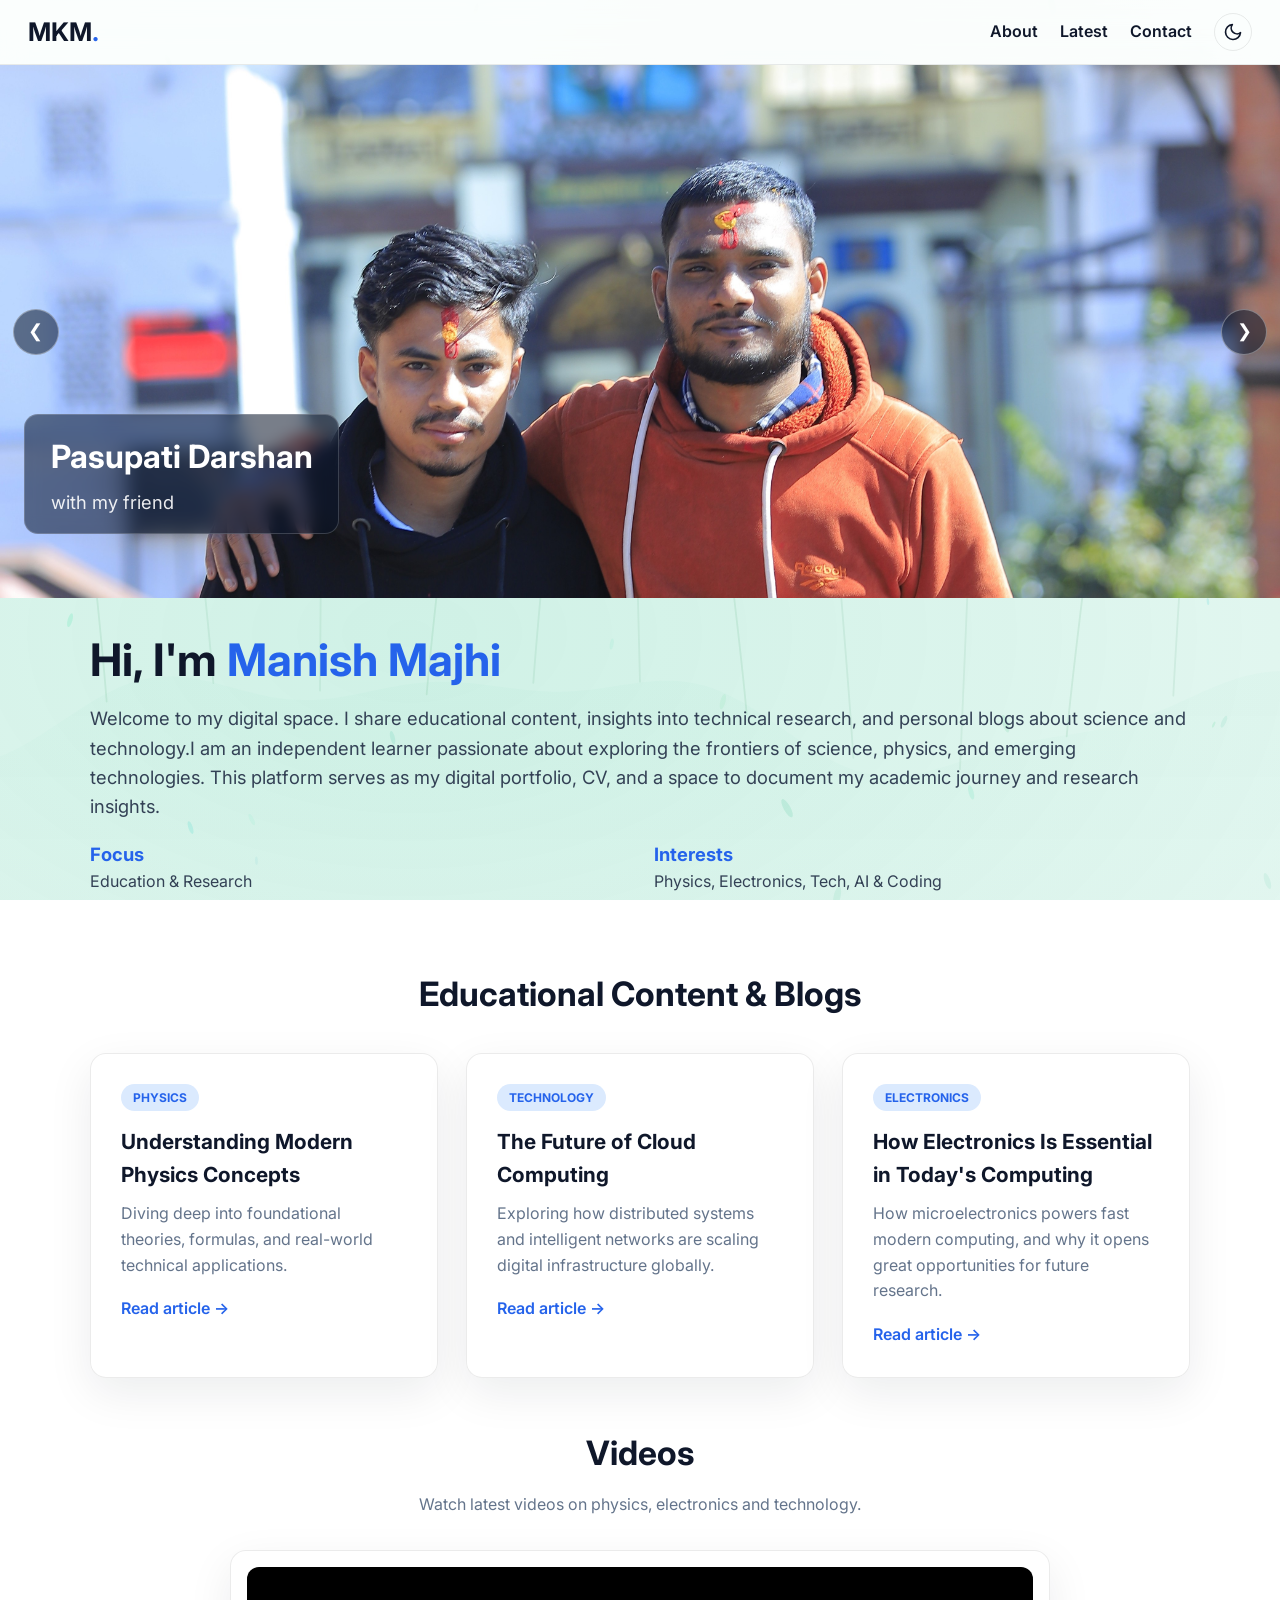
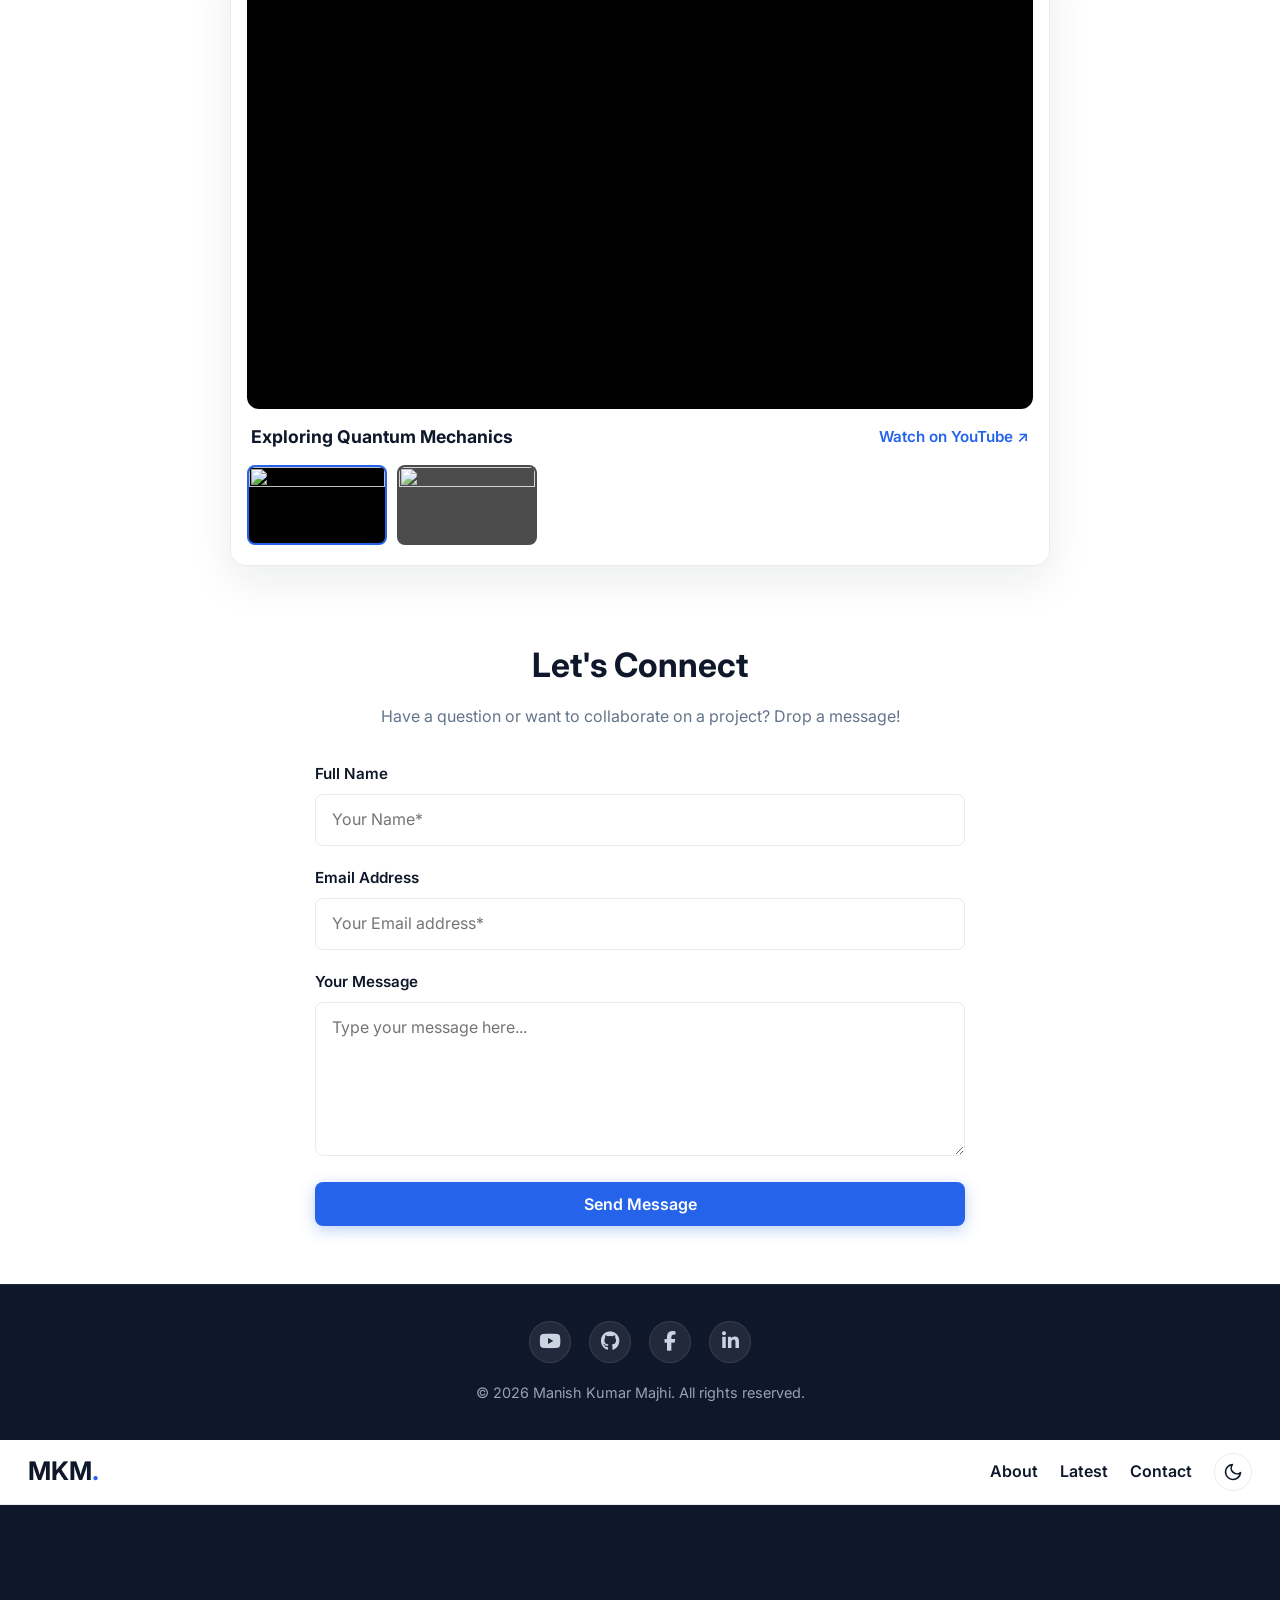
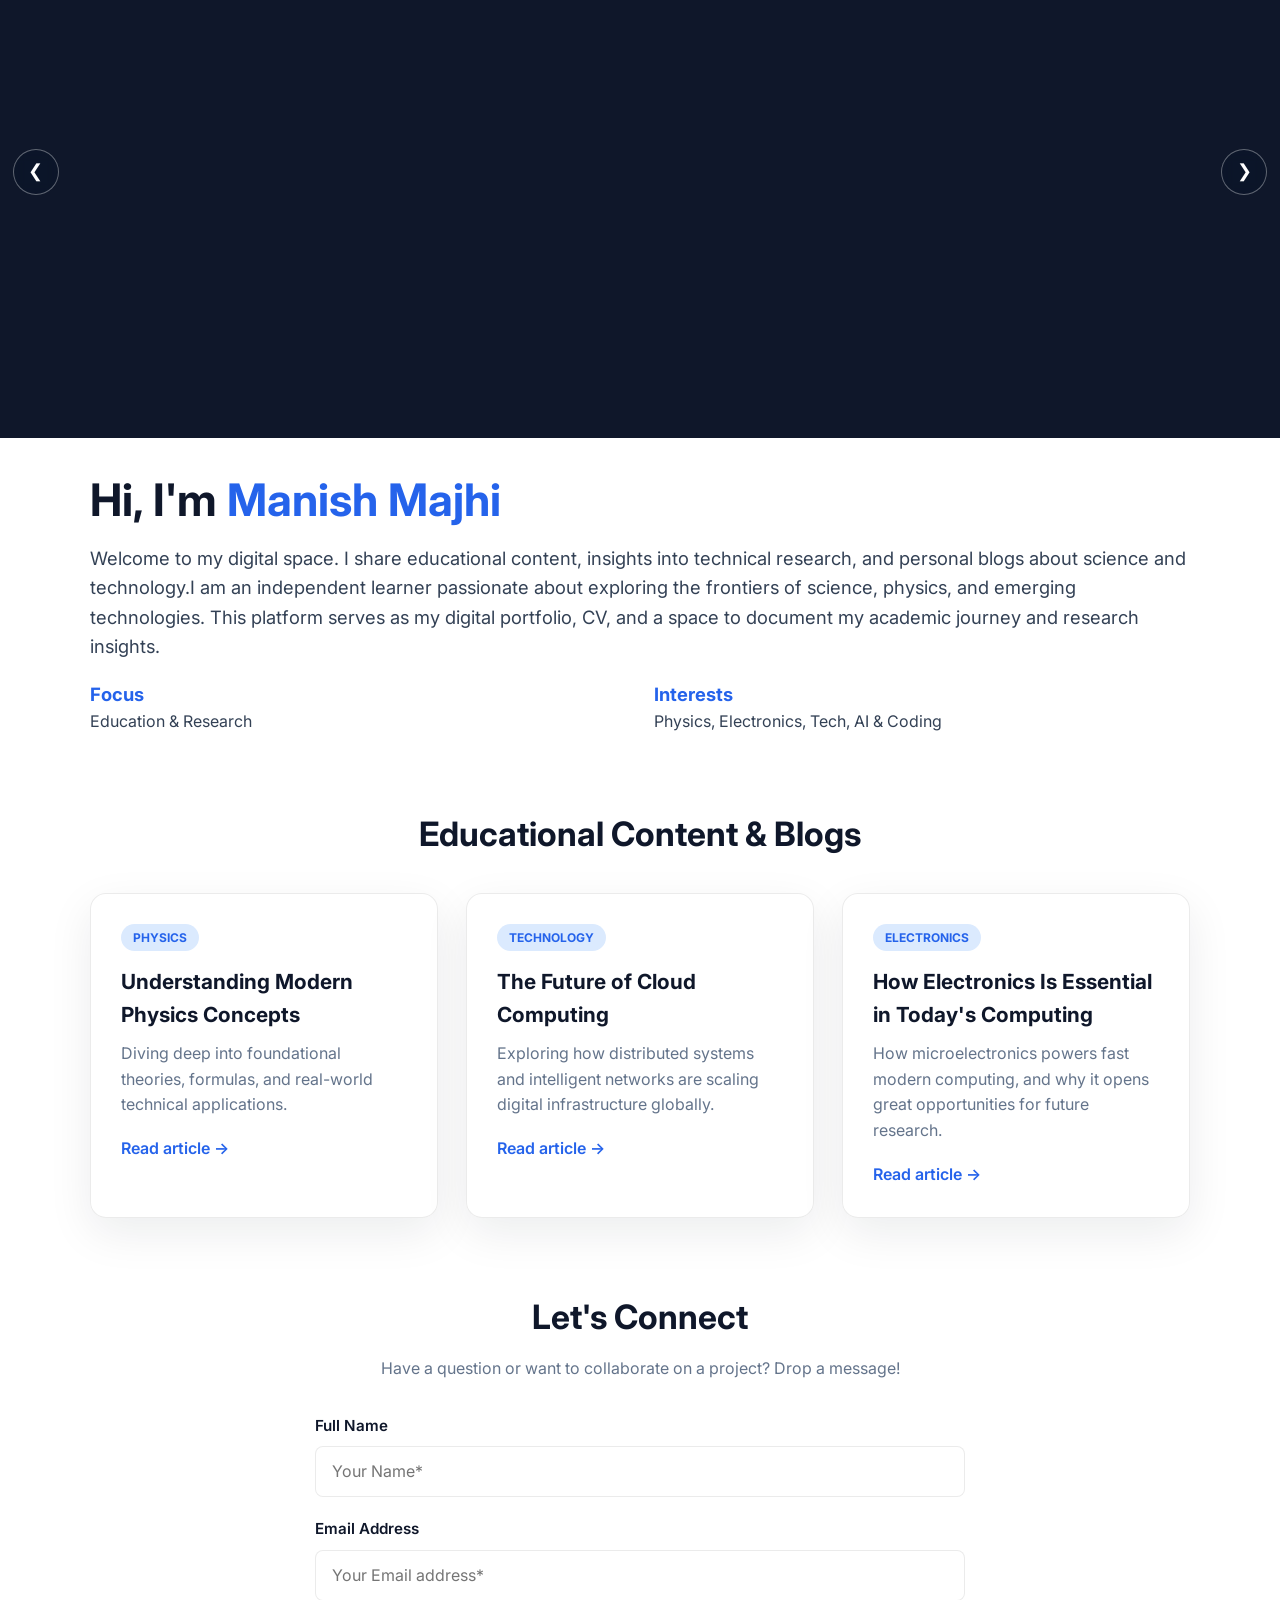
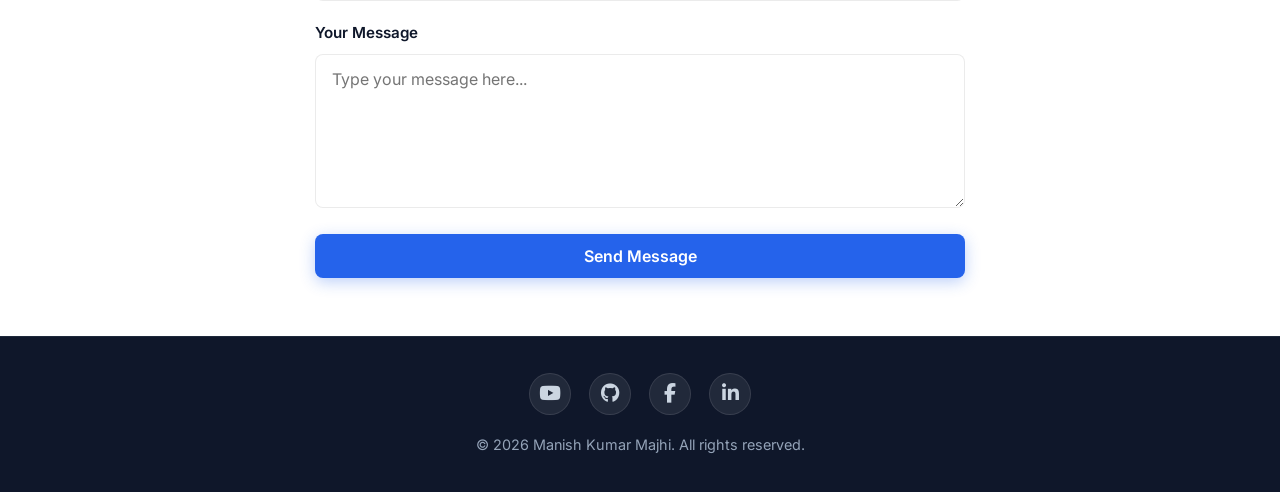
==== commit 6f184200: "Merge branch 'master' into main" ====
--- a/index.html
+++ b/index.html
@@ -1,247 +1,494 @@
-<!DOCTYPE html>
-<html lang="en">
-<head>
-    <meta charset="UTF-8">
-    <meta name="viewport" content="width=device-width, initial-scale=1.0">
-    <title>Manish Majhi</title>
-    <meta name="description" content="Educational content, technical research and blogs on physics, electronics, AI and technology by Manish Kumar Majhi.">
-    <link rel="icon" type="image/png" href="favicon.png">
-
-    <!-- Apply saved theme before first paint (prevents a flash) -->
-    <script>
-        (function () {
-            var t = localStorage.getItem('theme');
-            if (t) document.documentElement.setAttribute('data-theme', t);
-        })();
-    </script>
-
-    <link href="https://fonts.googleapis.com/css2?family=Inter:wght@300;400;600;700&display=swap" rel="stylesheet">
-    <link rel="stylesheet" href="https://cdnjs.cloudflare.com/ajax/libs/font-awesome/6.4.0/css/all.min.css">
-    <link rel="stylesheet" href="style.css">
-</head>
-<body>
-    <canvas id="bg-canvas" aria-hidden="true"></canvas>
-
-    <header class="navbar">
-        <div class="container">
-            <a href="#top" class="logo">MKM<span>.</span></a>
-            <nav aria-label="Main">
-                <ul class="nav-links">
-                    <li><a href="#about" id="about-link">About</a></li>
-                    <li><a href="#latest" id="latest-link">Latest</a></li>
-                    <li><a href="#contact" id="contact-link">Contact</a></li>
-                    <li>
-                        <button id="theme-toggle" class="theme-btn" aria-label="Toggle theme">
-                            <svg class="sun-icon" xmlns="http://www.w3.org/2000/svg" width="20" height="20" viewBox="0 0 24 24" fill="none" stroke="currentColor" stroke-width="2" stroke-linecap="round" stroke-linejoin="round"><circle cx="12" cy="12" r="5"/><line x1="12" y1="1" x2="12" y2="3"/><line x1="12" y1="21" x2="12" y2="23"/><line x1="4.22" y1="4.22" x2="5.64" y2="5.64"/><line x1="18.36" y1="18.36" x2="19.78" y2="19.78"/><line x1="1" y1="12" x2="3" y2="12"/><line x1="21" y1="12" x2="23" y2="12"/><line x1="4.22" y1="19.78" x2="5.64" y2="18.36"/><line x1="18.36" y1="5.64" x2="19.78" y2="4.22"/></svg>
-                            <svg class="moon-icon" xmlns="http://www.w3.org/2000/svg" width="20" height="20" viewBox="0 0 24 24" fill="none" stroke="currentColor" stroke-width="2" stroke-linecap="round" stroke-linejoin="round"><path d="M21 12.79A9 9 0 1 1 11.21 3 7 7 0 0 0 21 12.79z"/></svg>
-                        </button>
-                    </li>
-                </ul>
-            </nav>
-        </div>
-    </header>
-
-    <main id="top">
-            <div class="hero-wrap">
-
-        <div class="hero" aria-label="Featured images">
-            <img class="slide" style="--i:0" src="hero-bg.jpg"  alt="MKM: advancing knowledge in physics, AI and tech"
-                 data-title="Pasupati Darshan" data-text="with my friend" loading="lazy">
-            <img class="slide" style="--i:1" src="hero-bg2.jpg" alt="Soldering a circuit board in an electronics lab" loading="lazy"
-                 data-title="Pasupati Darshan" data-text="with my friend">      
-            <img class="slide" style="--i:2" src="hero-bg3.jpg" alt="Educational content on physics, technology and electronics" loading="lazy"
-                 data-title="Educational Content" data-text="Sharing knowledge through blogs and videos">
-            <img class="slide" style="--i:3" src="hero-bg4.jpg" alt="Microelectronics powering global digital infrastructure" loading="lazy"
-                 data-title="Microelectronics" data-text="Powering global digital infrastructure"> 
-            <img class="slide" style="--i:4" src="hero-bg5.jpg" alt="Microelectronics in today's computing" loading="lazy"
-                  data-title="Microelectronics" data-text="The foundation of today's computing">
-            <img class="slide" style="--i:5" src="hero-bg6.jpg" alt="Scaling digital infrastructure with cloud computing" loading="lazy"
-                 data-title="Cloud Computing" data-text="Scaling digital infrastructure globally">
-        </div>
-
-               <div class="hero-caption" id="hero-caption" hidden>
-            <h2 id="hero-caption-title"></h2>
-            <p id="hero-caption-text"></p>
-        </div>
-
-        <button type="button" class="hero-nav prev" id="hero-prev" aria-label="Previous image">&#10094;</button>
-        <button type="button" class="hero-nav next" id="hero-next" aria-label="Next image">&#10095;</button>
-
-    </div>
-
-        <!-- Greeting + about, all in one card -->
-        <section id="about" class="section intro">
-            <div class="container">
-                <div class="intro-card">
-                    <h1>Hi, I'm <span class="highlight">Manish Majhi</span></h1>
-                    <p>Welcome to my digital space. I share educational content, insights into technical research, and personal blogs about science and technology.I am an independent learner passionate about exploring the frontiers of science, physics, and emerging technologies. This platform serves as my digital portfolio, CV, and a space to document my academic journey and research insights.</p>
-                    <dl class="facts">
-                        <div><dt>Focus</dt><dd>Education &amp; Research</dd></div>
-                        <div><dt>Interests</dt><dd>Physics, Electronics, Tech, AI &amp; Coding</dd></div>
-                    </dl>
-                </div>
-            </div>
-        </section>
-
-        <section id="blog" class="section">
-            <div class="container">
-                <h2 class="section-title">Educational Content &amp; Blogs</h2>
-                <div class="card-grid">
-                    <article class="glass card">
-                        <span class="tag">Physics</span>
-                        <h3>Understanding Modern Physics Concepts</h3>
-                        <p>Diving deep into foundational theories, formulas, and real-world technical applications.</p>
-                        <a href="article.html?id=physics" class="read-more">Read article →</a>
-                    </article>
-                    <article class="glass card">
-                        <span class="tag">Technology</span>
-                        <h3>The Future of Cloud Computing</h3>
-                        <p>Exploring how distributed systems and intelligent networks are scaling digital infrastructure globally.</p>
-                        <a href="article.html?id=cloud" class="read-more">Read article →</a>
-                    </article>
-                    <article class="glass card">
-                        <span class="tag">Electronics</span>
-                        <h3>How Electronics Is Essential in Today's Computing</h3>
-                        <p>How microelectronics powers fast modern computing, and why it opens great opportunities for future research.</p>
-                        <a href="article.html?id=electronics" class="read-more">Read article →</a>
-                    </article>
-                </div>
-            </div>
-        </section>
-
-        <!-- YouTube videos (filled from latest-data.js; hidden when there are none) -->
-        <section id="videos" class="section" hidden>
-            <div class="container">
-                <h2 class="section-title">Videos</h2>
-                <p class="section-sub">Watch latest videos on physics, electronics and technology.</p>
-                <div class="glass video-card">
-                    <div class="video-frame">
-                        <iframe id="video-player" title="YouTube video player" loading="lazy" allowfullscreen referrerpolicy="strict-origin-when-cross-origin"
-                                allow="accelerometer; autoplay; clipboard-write; encrypted-media; gyroscope; picture-in-picture"></iframe>
-                    </div>
-                    <div class="video-meta">
-                        <h3 id="video-title"></h3>
-                        <a id="video-yt" href="#" target="_blank" rel="noopener">Watch on YouTube ↗</a>
-                    </div>
-                    <div id="video-list" class="video-list"></div>
-                </div>
-            </div>
-        </section>
-
-        <section id="contact" class="section">
-            <div class="container form-container">
-                <h2 class="section-title">Let's Connect</h2>
-                <p class="section-sub">Have a question or want to collaborate on a project? Drop a message!</p>
-
-                <form id="contact-form" class="modern-form">
-                    <div class="form-group">
-                        <label for="name">Full Name</label>
-                        <input type="text" id="name" name="name" required placeholder="Your Name*">
-                    </div>
-                    <div class="form-group">
-                        <label for="email">Email Address</label>
-                        <input type="email" id="email" name="email" required placeholder="Your Email address*">
-                    </div>
-                    <div class="form-group">
-                        <label for="message">Your Message</label>
-                        <textarea id="message" name="message" rows="5" required placeholder="Type your message here..."></textarea>
-                    </div>
-                    <input type="checkbox" name="botcheck" tabindex="-1" autocomplete="off" style="display:none">  <!-- spam trap -->
-                    <button type="submit" class="btn btn-primary form-btn">Send Message</button>
-                    <div id="form-status" class="form-status" role="status" aria-live="polite"></div>
-                </form>
-            </div>
-        </section>
-    </main>
-
-    <footer class="footer">
-        <div class="container">
-            <div class="footer-socials">
-                <a href="https://youtube.com" target="_blank" rel="noopener" aria-label="YouTube" class="social-icon yt"><i class="fab fa-youtube"></i></a>
-                <a href="https://github.com/Manish8952" target="_blank" rel="noopener" aria-label="GitHub" class="social-icon gh"><i class="fab fa-github"></i></a>
-                <a href="https://www.facebook.com/manish.majhi.rajdhoob" target="_blank" rel="noopener" aria-label="Facebook" class="social-icon fb"><i class="fab fa-facebook-f"></i></a>
-                <a href="https://www.linkedin.com/in/manish-kumar-majhi" target="_blank" rel="noopener" aria-label="LinkedIn" class="social-icon li"><i class="fab fa-linkedin-in"></i></a>
-            </div>
-            <p>&copy; 2026 Manish Kumar Majhi. All rights reserved.</p>
-        </div>
-    </footer>
-
-    <!-- About: full-page view, opens when "About" is clicked -->
-    <dialog id="about-dialog" class="about-page" aria-labelledby="about-title">
-        <button type="button" class="about-close" aria-label="Close">&times;</button>
-        <div class="latest-wrap">
-            <header class="about-hero">
-                <img class="about-photo" src="profile.jpg" alt="Manish Kumar Majhi"
-                     onerror="this.style.display='none';this.nextElementSibling.style.display='flex'">
-                <div class="about-photo about-initials" style="display:none">MKM</div>
-                <span class="latest-pill">About me</span>
-                <h2 id="about-title">Manish Kumar Majhi</h2>
-                <p class="about-role">Physics student &middot; Saptari, Nepal</p>
-            </header>
-
-            <section class="l-card about-story">
-                <h3>My story</h3>
-                <p class="about-lead">Hey, it's Manish Majhi, a dedicated Physics major from Saptari, a rural and Beautiful district in eastern Nepal.</p>
-                <p>Raised in a resource-limited environment, I have faced significant financial and educational hurdles. However, my deep-seated passion for physics, modern technology, and electronics drives me forward.Currently pursuing my Bachelor of Science, I am working tirelessly to bridge the gap between my circumstances and my ambitions.Through self-directed learning and unrelenting hard work, I am determined to master these fields, overcome systemic barriers, and harness technology and scientific innovation to shape a brighter future for myself and my community.</p>
-            </section>
-
-            <div class="latest-cols">
-                <section class="l-card">
-                    <h3>Focus</h3>
-                    <p>Education &amp; Research</p>
-                </section>
-                <section class="l-card">
-                    <h3>Interests</h3>
-                    <div class="chips"><span>Physics</span><span>Electronics</span><span>Tech</span><span>AI</span><span>Coding</span></div>
-                </section>
-            </div>
-        </div>
-    </dialog>
-
-    <!-- Contact full-page view: opens when "Contact" is clicked -->
-    <dialog id="contact-dialog" class="contact-page" data-map-query="Mahendra Bindeswari Multiple Campus, Rajbiraj, Nepal" aria-labelledby="contact-title">
-        <button type="button" class="contact-close" aria-label="Close">&times;</button>
-        <iframe id="contact-map" class="contact-map" title="My location on Google Maps" loading="lazy" referrerpolicy="no-referrer-when-downgrade" allowfullscreen></iframe>
-        <div class="contact-details">
-            <h2 id="contact-title">Contact</h2>
-            <ul class="contact-list">
-                <li>
-                    <span class="ci"><i class="fas fa-envelope"></i></span>
-                    <div><strong>Email</strong><a href="mailto:Manish.815202@mbmc.tu.edu.np">Manish.815202@mbmc.tu.edu.np</a></div>
-                </li>
-                <li>
-                    <span class="ci"><i class="fas fa-location-dot"></i></span>
-                    <div><strong>Address</strong><span>Near Mahendra Bindeswari Multiple Campus, Rajbiraj, Saptari, Nepal</span></div>
-                </li>
-            </ul>
-            <div class="hero-buttons">
-                <a id="contact-maps-link" class="btn btn-primary" href="#" target="_blank" rel="noopener">Open in Google Maps</a>
-                <a id="contact-form-link" class="btn btn-secondary" href="#contact">Send a message instead</a>
-            </div>
-        </div>
-    </dialog>
-
-    <!-- Latest: full-page view, content comes from latest-data.js -->
-    <dialog id="latest-dialog" class="latest-page" aria-labelledby="latest-title">
-        <button type="button" class="latest-close" aria-label="Close">&times;</button>
-        <div class="latest-wrap">
-            <header class="latest-head">
-                <span class="latest-pill">Latest</span>
-                <h2 id="latest-title">What I'm working on</h2>
-                <p>Daily updates, current projects and what's coming next.</p>
-                <small id="latest-updated"></small>
-            </header>
-            <div id="latest-announce"></div>
-            <div class="latest-cols">
-                <section id="sec-current"><h3>Currently working on</h3><div id="latest-current" class="l-stack"></div></section>
-                <section id="sec-upcoming"><h3>Coming up</h3><ol id="latest-upcoming" class="l-timeline"></ol></section>
-            </div>
-            <section id="sec-feed"><h3>Daily updates</h3><div id="latest-feed" class="l-stack"></div></section>
-        </div>
-    </dialog>
-
-    <script src="latest-data.js"></script>
-    <script src="script.js"></script>
-    <script src="background.js" defer></script>
-</body>
-</html>
+<!DOCTYPE html>
+<html lang="en">
+<head>
+    <meta charset="UTF-8">
+    <meta name="viewport" content="width=device-width, initial-scale=1.0">
+    <title>Manish Majhi</title>
+    <meta name="description" content="Educational content, technical research and blogs on physics, electronics, AI and technology by Manish Kumar Majhi.">
+    <link rel="icon" type="image/png" href="favicon.png">
+
+    <!-- Apply saved theme before first paint (prevents a flash) -->
+    <script>
+        (function () {
+            var t = localStorage.getItem('theme');
+            if (t) document.documentElement.setAttribute('data-theme', t);
+        })();
+    </script>
+
+    <link href="https://fonts.googleapis.com/css2?family=Inter:wght@300;400;600;700&display=swap" rel="stylesheet">
+    <link rel="stylesheet" href="https://cdnjs.cloudflare.com/ajax/libs/font-awesome/6.4.0/css/all.min.css">
+    <link rel="stylesheet" href="style.css">
+</head>
+<body>
+    <canvas id="bg-canvas" aria-hidden="true"></canvas>
+
+    <header class="navbar">
+        <div class="container">
+            <a href="#top" class="logo">MKM<span>.</span></a>
+            <nav aria-label="Main">
+                <ul class="nav-links">
+                    <li><a href="#about" id="about-link">About</a></li>
+                    <li><a href="#latest" id="latest-link">Latest</a></li>
+                    <li><a href="#contact" id="contact-link">Contact</a></li>
+                    <li>
+                        <button id="theme-toggle" class="theme-btn" aria-label="Toggle theme">
+                            <svg class="sun-icon" xmlns="http://www.w3.org/2000/svg" width="20" height="20" viewBox="0 0 24 24" fill="none" stroke="currentColor" stroke-width="2" stroke-linecap="round" stroke-linejoin="round"><circle cx="12" cy="12" r="5"/><line x1="12" y1="1" x2="12" y2="3"/><line x1="12" y1="21" x2="12" y2="23"/><line x1="4.22" y1="4.22" x2="5.64" y2="5.64"/><line x1="18.36" y1="18.36" x2="19.78" y2="19.78"/><line x1="1" y1="12" x2="3" y2="12"/><line x1="21" y1="12" x2="23" y2="12"/><line x1="4.22" y1="19.78" x2="5.64" y2="18.36"/><line x1="18.36" y1="5.64" x2="19.78" y2="4.22"/></svg>
+                            <svg class="moon-icon" xmlns="http://www.w3.org/2000/svg" width="20" height="20" viewBox="0 0 24 24" fill="none" stroke="currentColor" stroke-width="2" stroke-linecap="round" stroke-linejoin="round"><path d="M21 12.79A9 9 0 1 1 11.21 3 7 7 0 0 0 21 12.79z"/></svg>
+                        </button>
+                    </li>
+                </ul>
+            </nav>
+        </div>
+    </header>
+
+    <main id="top">
+            <div class="hero-wrap">
+
+        <div class="hero" aria-label="Featured images">
+            <img class="slide" style="--i:0" src="hero-bg.jpg"  alt="MKM: advancing knowledge in physics, AI and tech"
+                 data-title="Pasupati Darshan" data-text="with my friend" loading="lazy">
+            <img class="slide" style="--i:1" src="hero-bg2.jpg" alt="Soldering a circuit board in an electronics lab" loading="lazy"
+                 data-title="Pasupati Darshan" data-text="with my friend">      
+            <img class="slide" style="--i:2" src="hero-bg3.jpg" alt="Educational content on physics, technology and electronics" loading="lazy"
+                 data-title="Educational Content" data-text="Sharing knowledge through blogs and videos">
+            <img class="slide" style="--i:3" src="hero-bg4.jpg" alt="Microelectronics powering global digital infrastructure" loading="lazy"
+                 data-title="Microelectronics" data-text="Powering global digital infrastructure"> 
+            <img class="slide" style="--i:4" src="hero-bg5.jpg" alt="Microelectronics in today's computing" loading="lazy"
+                  data-title="Microelectronics" data-text="The foundation of today's computing">
+            <img class="slide" style="--i:5" src="hero-bg6.jpg" alt="Scaling digital infrastructure with cloud computing" loading="lazy"
+                 data-title="Cloud Computing" data-text="Scaling digital infrastructure globally">
+        </div>
+
+               <div class="hero-caption" id="hero-caption" hidden>
+            <h2 id="hero-caption-title"></h2>
+            <p id="hero-caption-text"></p>
+        </div>
+
+        <button type="button" class="hero-nav prev" id="hero-prev" aria-label="Previous image">&#10094;</button>
+        <button type="button" class="hero-nav next" id="hero-next" aria-label="Next image">&#10095;</button>
+
+    </div>
+
+        <!-- Greeting + about, all in one card -->
+        <section id="about" class="section intro">
+            <div class="container">
+                <div class="intro-card">
+                    <h1>Hi, I'm <span class="highlight">Manish Majhi</span></h1>
+                    <p>Welcome to my digital space. I share educational content, insights into technical research, and personal blogs about science and technology.I am an independent learner passionate about exploring the frontiers of science, physics, and emerging technologies. This platform serves as my digital portfolio, CV, and a space to document my academic journey and research insights.</p>
+                    <dl class="facts">
+                        <div><dt>Focus</dt><dd>Education &amp; Research</dd></div>
+                        <div><dt>Interests</dt><dd>Physics, Electronics, Tech, AI &amp; Coding</dd></div>
+                    </dl>
+                </div>
+            </div>
+        </section>
+
+        <section id="blog" class="section">
+            <div class="container">
+                <h2 class="section-title">Educational Content &amp; Blogs</h2>
+                <div class="card-grid">
+                    <article class="glass card">
+                        <span class="tag">Physics</span>
+                        <h3>Understanding Modern Physics Concepts</h3>
+                        <p>Diving deep into foundational theories, formulas, and real-world technical applications.</p>
+                        <a href="article.html?id=physics" class="read-more">Read article →</a>
+                    </article>
+                    <article class="glass card">
+                        <span class="tag">Technology</span>
+                        <h3>The Future of Cloud Computing</h3>
+                        <p>Exploring how distributed systems and intelligent networks are scaling digital infrastructure globally.</p>
+                        <a href="article.html?id=cloud" class="read-more">Read article →</a>
+                    </article>
+                    <article class="glass card">
+                        <span class="tag">Electronics</span>
+                        <h3>How Electronics Is Essential in Today's Computing</h3>
+                        <p>How microelectronics powers fast modern computing, and why it opens great opportunities for future research.</p>
+                        <a href="article.html?id=electronics" class="read-more">Read article →</a>
+                    </article>
+                </div>
+            </div>
+        </section>
+
+        <!-- YouTube videos (filled from latest-data.js; hidden when there are none) -->
+        <section id="videos" class="section" hidden>
+            <div class="container">
+                <h2 class="section-title">Videos</h2>
+                <p class="section-sub">Watch latest videos on physics, electronics and technology.</p>
+                <div class="glass video-card">
+                    <div class="video-frame">
+                        <iframe id="video-player" title="YouTube video player" loading="lazy" allowfullscreen referrerpolicy="strict-origin-when-cross-origin"
+                                allow="accelerometer; autoplay; clipboard-write; encrypted-media; gyroscope; picture-in-picture"></iframe>
+                    </div>
+                    <div class="video-meta">
+                        <h3 id="video-title"></h3>
+                        <a id="video-yt" href="#" target="_blank" rel="noopener">Watch on YouTube ↗</a>
+                    </div>
+                    <div id="video-list" class="video-list"></div>
+                </div>
+            </div>
+        </section>
+
+        <section id="contact" class="section">
+            <div class="container form-container">
+                <h2 class="section-title">Let's Connect</h2>
+                <p class="section-sub">Have a question or want to collaborate on a project? Drop a message!</p>
+
+                <form id="contact-form" class="modern-form">
+                    <div class="form-group">
+                        <label for="name">Full Name</label>
+                        <input type="text" id="name" name="name" required placeholder="Your Name*">
+                    </div>
+                    <div class="form-group">
+                        <label for="email">Email Address</label>
+                        <input type="email" id="email" name="email" required placeholder="Your Email address*">
+                    </div>
+                    <div class="form-group">
+                        <label for="message">Your Message</label>
+                        <textarea id="message" name="message" rows="5" required placeholder="Type your message here..."></textarea>
+                    </div>
+                    <input type="checkbox" name="botcheck" tabindex="-1" autocomplete="off" style="display:none">  <!-- spam trap -->
+                    <button type="submit" class="btn btn-primary form-btn">Send Message</button>
+                    <div id="form-status" class="form-status" role="status" aria-live="polite"></div>
+                </form>
+            </div>
+        </section>
+    </main>
+
+    <footer class="footer">
+        <div class="container">
+            <div class="footer-socials">
+                <a href="https://youtube.com" target="_blank" rel="noopener" aria-label="YouTube" class="social-icon yt"><i class="fab fa-youtube"></i></a>
+                <a href="https://github.com/Manish8952" target="_blank" rel="noopener" aria-label="GitHub" class="social-icon gh"><i class="fab fa-github"></i></a>
+                <a href="https://www.facebook.com/manish.majhi.rajdhoob" target="_blank" rel="noopener" aria-label="Facebook" class="social-icon fb"><i class="fab fa-facebook-f"></i></a>
+                <a href="https://www.linkedin.com/in/manish-kumar-majhi" target="_blank" rel="noopener" aria-label="LinkedIn" class="social-icon li"><i class="fab fa-linkedin-in"></i></a>
+            </div>
+            <p>&copy; 2026 Manish Kumar Majhi. All rights reserved.</p>
+        </div>
+    </footer>
+
+    <!-- About: full-page view, opens when "About" is clicked -->
+    <dialog id="about-dialog" class="about-page" aria-labelledby="about-title">
+        <button type="button" class="about-close" aria-label="Close">&times;</button>
+        <div class="latest-wrap">
+            <header class="about-hero">
+                <img class="about-photo" src="profile.jpg" alt="Manish Kumar Majhi"
+                     onerror="this.style.display='none';this.nextElementSibling.style.display='flex'">
+                <div class="about-photo about-initials" style="display:none">MKM</div>
+                <span class="latest-pill">About me</span>
+                <h2 id="about-title">Manish Kumar Majhi</h2>
+                <p class="about-role">Physics student &middot; Saptari, Nepal</p>
+            </header>
+
+            <section class="l-card about-story">
+                <h3>My story</h3>
+                <p class="about-lead">Hey, it's Manish Majhi, a dedicated Physics major from Saptari, a rural and Beautiful district in eastern Nepal.</p>
+                <p>Raised in a resource-limited environment, I have faced significant financial and educational hurdles. However, my deep-seated passion for physics, modern technology, and electronics drives me forward.Currently pursuing my Bachelor of Science, I am working tirelessly to bridge the gap between my circumstances and my ambitions.Through self-directed learning and unrelenting hard work, I am determined to master these fields, overcome systemic barriers, and harness technology and scientific innovation to shape a brighter future for myself and my community.</p>
+            </section>
+
+            <div class="latest-cols">
+                <section class="l-card">
+                    <h3>Focus</h3>
+                    <p>Education &amp; Research</p>
+                </section>
+                <section class="l-card">
+                    <h3>Interests</h3>
+                    <div class="chips"><span>Physics</span><span>Electronics</span><span>Tech</span><span>AI</span><span>Coding</span></div>
+                </section>
+            </div>
+        </div>
+    </dialog>
+
+    <!-- Contact full-page view: opens when "Contact" is clicked -->
+    <dialog id="contact-dialog" class="contact-page" data-map-query="Mahendra Bindeswari Multiple Campus, Rajbiraj, Nepal" aria-labelledby="contact-title">
+        <button type="button" class="contact-close" aria-label="Close">&times;</button>
+        <iframe id="contact-map" class="contact-map" title="My location on Google Maps" loading="lazy" referrerpolicy="no-referrer-when-downgrade" allowfullscreen></iframe>
+        <div class="contact-details">
+            <h2 id="contact-title">Contact</h2>
+            <ul class="contact-list">
+                <li>
+                    <span class="ci"><i class="fas fa-envelope"></i></span>
+                    <div><strong>Email</strong><a href="mailto:Manish.815202@mbmc.tu.edu.np">Manish.815202@mbmc.tu.edu.np</a></div>
+                </li>
+                <li>
+                    <span class="ci"><i class="fas fa-location-dot"></i></span>
+                    <div><strong>Address</strong><span>Near Mahendra Bindeswari Multiple Campus, Rajbiraj, Saptari, Nepal</span></div>
+                </li>
+            </ul>
+            <div class="hero-buttons">
+                <a id="contact-maps-link" class="btn btn-primary" href="#" target="_blank" rel="noopener">Open in Google Maps</a>
+                <a id="contact-form-link" class="btn btn-secondary" href="#contact">Send a message instead</a>
+            </div>
+        </div>
+    </dialog>
+
+    <!-- Latest: full-page view, content comes from latest-data.js -->
+    <dialog id="latest-dialog" class="latest-page" aria-labelledby="latest-title">
+        <button type="button" class="latest-close" aria-label="Close">&times;</button>
+        <div class="latest-wrap">
+            <header class="latest-head">
+                <span class="latest-pill">Latest</span>
+                <h2 id="latest-title">What I'm working on</h2>
+                <p>Daily updates, current projects and what's coming next.</p>
+                <small id="latest-updated"></small>
+            </header>
+            <div id="latest-announce"></div>
+            <div class="latest-cols">
+                <section id="sec-current"><h3>Currently working on</h3><div id="latest-current" class="l-stack"></div></section>
+                <section id="sec-upcoming"><h3>Coming up</h3><ol id="latest-upcoming" class="l-timeline"></ol></section>
+            </div>
+            <section id="sec-feed"><h3>Daily updates</h3><div id="latest-feed" class="l-stack"></div></section>
+        </div>
+    </dialog>
+
+    <script src="latest-data.js"></script>
+    <script src="script.js"></script>
+    <script src="background.js" defer></script>
+</body>
+</html>
+<!DOCTYPE html>
+<html lang="en">
+<head>
+    <meta charset="UTF-8">
+    <meta name="viewport" content="width=device-width, initial-scale=1.0">
+    <title>Manish Majhi</title>
+    <meta name="description" content="Educational content, technical research and blogs on physics, electronics, AI and technology by Manish Kumar Majhi.">
+    <link rel="icon" type="image/png" href="favicon.png">
+
+    <!-- Apply saved theme before first paint (prevents a flash) -->
+    <script>
+        (function () {
+            var t = localStorage.getItem('theme');
+            if (t) document.documentElement.setAttribute('data-theme', t);
+        })();
+    </script>
+
+    <link href="https://fonts.googleapis.com/css2?family=Inter:wght@300;400;600;700&display=swap" rel="stylesheet">
+    <link rel="stylesheet" href="https://cdnjs.cloudflare.com/ajax/libs/font-awesome/6.4.0/css/all.min.css">
+    <link rel="stylesheet" href="style.css">
+</head>
+<body>
+    <canvas id="bg-canvas" aria-hidden="true"></canvas>
+
+    <header class="navbar">
+        <div class="container">
+            <a href="#top" class="logo">MKM<span>.</span></a>
+            <nav aria-label="Main">
+                <ul class="nav-links">
+                    <li><a href="#about" id="about-link">About</a></li>
+                    <li><a href="#latest" id="latest-link">Latest</a></li>
+                    <li><a href="#contact" id="contact-link">Contact</a></li>
+                    <li>
+                        <button id="theme-toggle" class="theme-btn" aria-label="Toggle theme">
+                            <svg class="sun-icon" xmlns="http://www.w3.org/2000/svg" width="20" height="20" viewBox="0 0 24 24" fill="none" stroke="currentColor" stroke-width="2" stroke-linecap="round" stroke-linejoin="round"><circle cx="12" cy="12" r="5"/><line x1="12" y1="1" x2="12" y2="3"/><line x1="12" y1="21" x2="12" y2="23"/><line x1="4.22" y1="4.22" x2="5.64" y2="5.64"/><line x1="18.36" y1="18.36" x2="19.78" y2="19.78"/><line x1="1" y1="12" x2="3" y2="12"/><line x1="21" y1="12" x2="23" y2="12"/><line x1="4.22" y1="19.78" x2="5.64" y2="18.36"/><line x1="18.36" y1="5.64" x2="19.78" y2="4.22"/></svg>
+                            <svg class="moon-icon" xmlns="http://www.w3.org/2000/svg" width="20" height="20" viewBox="0 0 24 24" fill="none" stroke="currentColor" stroke-width="2" stroke-linecap="round" stroke-linejoin="round"><path d="M21 12.79A9 9 0 1 1 11.21 3 7 7 0 0 0 21 12.79z"/></svg>
+                        </button>
+                    </li>
+                </ul>
+            </nav>
+        </div>
+    </header>
+
+    <main id="top">
+            <div class="hero-wrap">
+
+        <div class="hero" aria-label="Featured images">
+            <img class="slide" style="--i:0" src="hero-bg.jpg"  alt="MKM: advancing knowledge in physics, AI and tech"
+                 data-title="Pasupati Darshan" data-text="with my friend" loading="lazy">
+            <img class="slide" style="--i:1" src="hero-bg2.jpg" alt="Soldering a circuit board in an electronics lab" loading="lazy"
+                 data-title="Pasupati Darshan" data-text="with my friend">      
+            <img class="slide" style="--i:2" src="hero-bg3.jpg" alt="Educational content on physics, technology and electronics" loading="lazy"
+                 data-title="Educational Content" data-text="Sharing knowledge through blogs and videos">
+            <img class="slide" style="--i:3" src="hero-bg4.jpg" alt="Microelectronics powering global digital infrastructure" loading="lazy"
+                 data-title="Microelectronics" data-text="Powering global digital infrastructure"> 
+            <img class="slide" style="--i:4" src="hero-bg5.jpg" alt="Microelectronics in today's computing" loading="lazy"
+                  data-title="Microelectronics" data-text="The foundation of today's computing">
+            <img class="slide" style="--i:5" src="hero-bg6.jpg" alt="Scaling digital infrastructure with cloud computing" loading="lazy"
+                 data-title="Cloud Computing" data-text="Scaling digital infrastructure globally">
+        </div>
+
+               <div class="hero-caption" id="hero-caption" hidden>
+            <h2 id="hero-caption-title"></h2>
+            <p id="hero-caption-text"></p>
+        </div>
+
+        <button type="button" class="hero-nav prev" id="hero-prev" aria-label="Previous image">&#10094;</button>
+        <button type="button" class="hero-nav next" id="hero-next" aria-label="Next image">&#10095;</button>
+
+    </div>
+
+        <!-- Greeting + about, all in one card -->
+        <section id="about" class="section intro">
+            <div class="container">
+                <div class="intro-card">
+                    <h1>Hi, I'm <span class="highlight">Manish Majhi</span></h1>
+                    <p>Welcome to my digital space. I share educational content, insights into technical research, and personal blogs about science and technology.I am an independent learner passionate about exploring the frontiers of science, physics, and emerging technologies. This platform serves as my digital portfolio, CV, and a space to document my academic journey and research insights.</p>
+                    <dl class="facts">
+                        <div><dt>Focus</dt><dd>Education &amp; Research</dd></div>
+                        <div><dt>Interests</dt><dd>Physics, Electronics, Tech, AI &amp; Coding</dd></div>
+                    </dl>
+                </div>
+            </div>
+        </section>
+
+        <section id="blog" class="section">
+            <div class="container">
+                <h2 class="section-title">Educational Content &amp; Blogs</h2>
+                <div class="card-grid">
+                    <article class="glass card">
+                        <span class="tag">Physics</span>
+                        <h3>Understanding Modern Physics Concepts</h3>
+                        <p>Diving deep into foundational theories, formulas, and real-world technical applications.</p>
+                        <a href="article.html?id=physics" class="read-more">Read article →</a>
+                    </article>
+                    <article class="glass card">
+                        <span class="tag">Technology</span>
+                        <h3>The Future of Cloud Computing</h3>
+                        <p>Exploring how distributed systems and intelligent networks are scaling digital infrastructure globally.</p>
+                        <a href="article.html?id=cloud" class="read-more">Read article →</a>
+                    </article>
+                    <article class="glass card">
+                        <span class="tag">Electronics</span>
+                        <h3>How Electronics Is Essential in Today's Computing</h3>
+                        <p>How microelectronics powers fast modern computing, and why it opens great opportunities for future research.</p>
+                        <a href="article.html?id=electronics" class="read-more">Read article →</a>
+                    </article>
+                </div>
+            </div>
+        </section>
+
+        <!-- YouTube videos (filled from latest-data.js; hidden when there are none) -->
+        <section id="videos" class="section" hidden>
+            <div class="container">
+                <h2 class="section-title">Videos</h2>
+                <p class="section-sub">Watch latest videos on physics, electronics and technology.</p>
+                <div class="glass video-card">
+                    <div class="video-frame">
+                        <iframe id="video-player" title="YouTube video player" loading="lazy" allowfullscreen referrerpolicy="strict-origin-when-cross-origin"
+                                allow="accelerometer; autoplay; clipboard-write; encrypted-media; gyroscope; picture-in-picture"></iframe>
+                    </div>
+                    <div class="video-meta">
+                        <h3 id="video-title"></h3>
+                        <a id="video-yt" href="#" target="_blank" rel="noopener">Watch on YouTube ↗</a>
+                    </div>
+                    <div id="video-list" class="video-list"></div>
+                </div>
+            </div>
+        </section>
+
+        <section id="contact" class="section">
+            <div class="container form-container">
+                <h2 class="section-title">Let's Connect</h2>
+                <p class="section-sub">Have a question or want to collaborate on a project? Drop a message!</p>
+
+                <form id="contact-form" class="modern-form">
+                    <div class="form-group">
+                        <label for="name">Full Name</label>
+                        <input type="text" id="name" name="name" required placeholder="Your Name*">
+                    </div>
+                    <div class="form-group">
+                        <label for="email">Email Address</label>
+                        <input type="email" id="email" name="email" required placeholder="Your Email address*">
+                    </div>
+                    <div class="form-group">
+                        <label for="message">Your Message</label>
+                        <textarea id="message" name="message" rows="5" required placeholder="Type your message here..."></textarea>
+                    </div>
+                    <input type="checkbox" name="botcheck" tabindex="-1" autocomplete="off" style="display:none">  <!-- spam trap -->
+                    <button type="submit" class="btn btn-primary form-btn">Send Message</button>
+                    <div id="form-status" class="form-status" role="status" aria-live="polite"></div>
+                </form>
+            </div>
+        </section>
+    </main>
+
+    <footer class="footer">
+        <div class="container">
+            <div class="footer-socials">
+                <a href="https://youtube.com" target="_blank" rel="noopener" aria-label="YouTube" class="social-icon yt"><i class="fab fa-youtube"></i></a>
+                <a href="https://github.com/Manish8952" target="_blank" rel="noopener" aria-label="GitHub" class="social-icon gh"><i class="fab fa-github"></i></a>
+                <a href="https://www.facebook.com/manish.majhi.rajdhoob" target="_blank" rel="noopener" aria-label="Facebook" class="social-icon fb"><i class="fab fa-facebook-f"></i></a>
+                <a href="https://www.linkedin.com/in/manish-kumar-majhi" target="_blank" rel="noopener" aria-label="LinkedIn" class="social-icon li"><i class="fab fa-linkedin-in"></i></a>
+            </div>
+            <p>&copy; 2026 Manish Kumar Majhi. All rights reserved.</p>
+        </div>
+    </footer>
+
+    <!-- About: full-page view, opens when "About" is clicked -->
+    <dialog id="about-dialog" class="about-page" aria-labelledby="about-title">
+        <button type="button" class="about-close" aria-label="Close">&times;</button>
+        <div class="latest-wrap">
+            <header class="about-hero">
+                <img class="about-photo" src="profile.jpg" alt="Manish Kumar Majhi"
+                     onerror="this.style.display='none';this.nextElementSibling.style.display='flex'">
+                <div class="about-photo about-initials" style="display:none">MKM</div>
+                <span class="latest-pill">About me</span>
+                <h2 id="about-title">Manish Kumar Majhi</h2>
+                <p class="about-role">Physics student &middot; Saptari, Nepal</p>
+            </header>
+
+            <section class="l-card about-story">
+                <h3>My story</h3>
+                <p class="about-lead">Hey, it's Manish Majhi, a dedicated Physics major from Saptari, a rural and Beautiful district in eastern Nepal.</p>
+                <p>Raised in a resource-limited environment, I have faced significant financial and educational hurdles. However, my deep-seated passion for physics, modern technology, and electronics drives me forward.Currently pursuing my Bachelor of Science, I am working tirelessly to bridge the gap between my circumstances and my ambitions.Through self-directed learning and unrelenting hard work, I am determined to master these fields, overcome systemic barriers, and harness technology and scientific innovation to shape a brighter future for myself and my community.</p>
+            </section>
+
+            <div class="latest-cols">
+                <section class="l-card">
+                    <h3>Focus</h3>
+                    <p>Education &amp; Research</p>
+                </section>
+                <section class="l-card">
+                    <h3>Interests</h3>
+                    <div class="chips"><span>Physics</span><span>Electronics</span><span>Tech</span><span>AI</span><span>Coding</span></div>
+                </section>
+            </div>
+        </div>
+    </dialog>
+
+    <!-- Contact full-page view: opens when "Contact" is clicked -->
+    <dialog id="contact-dialog" class="contact-page" data-map-query="Mahendra Bindeswari Multiple Campus, Rajbiraj, Nepal" aria-labelledby="contact-title">
+        <button type="button" class="contact-close" aria-label="Close">&times;</button>
+        <iframe id="contact-map" class="contact-map" title="My location on Google Maps" loading="lazy" referrerpolicy="no-referrer-when-downgrade" allowfullscreen></iframe>
+        <div class="contact-details">
+            <h2 id="contact-title">Contact</h2>
+            <ul class="contact-list">
+                <li>
+                    <span class="ci"><i class="fas fa-envelope"></i></span>
+                    <div><strong>Email</strong><a href="mailto:Manish.815202@mbmc.tu.edu.np">Manish.815202@mbmc.tu.edu.np</a></div>
+                </li>
+                <li>
+                    <span class="ci"><i class="fas fa-location-dot"></i></span>
+                    <div><strong>Address</strong><span>Near Mahendra Bindeswari Multiple Campus, Rajbiraj, Saptari, Nepal</span></div>
+                </li>
+            </ul>
+            <div class="hero-buttons">
+                <a id="contact-maps-link" class="btn btn-primary" href="#" target="_blank" rel="noopener">Open in Google Maps</a>
+                <a id="contact-form-link" class="btn btn-secondary" href="#contact">Send a message instead</a>
+            </div>
+        </div>
+    </dialog>
+
+    <!-- Latest: full-page view, content comes from latest-data.js -->
+    <dialog id="latest-dialog" class="latest-page" aria-labelledby="latest-title">
+        <button type="button" class="latest-close" aria-label="Close">&times;</button>
+        <div class="latest-wrap">
+            <header class="latest-head">
+                <span class="latest-pill">Latest</span>
+                <h2 id="latest-title">What I'm working on</h2>
+                <p>Daily updates, current projects and what's coming next.</p>
+                <small id="latest-updated"></small>
+            </header>
+            <div id="latest-announce"></div>
+            <div class="latest-cols">
+                <section id="sec-current"><h3>Currently working on</h3><div id="latest-current" class="l-stack"></div></section>
+                <section id="sec-upcoming"><h3>Coming up</h3><ol id="latest-upcoming" class="l-timeline"></ol></section>
+            </div>
+            <section id="sec-feed"><h3>Daily updates</h3><div id="latest-feed" class="l-stack"></div></section>
+        </div>
+    </dialog>
+
+    <script src="latest-data.js"></script>
+    <script src="script.js"></script>
+    <script src="background.js" defer></script>
+</body>
+</html>
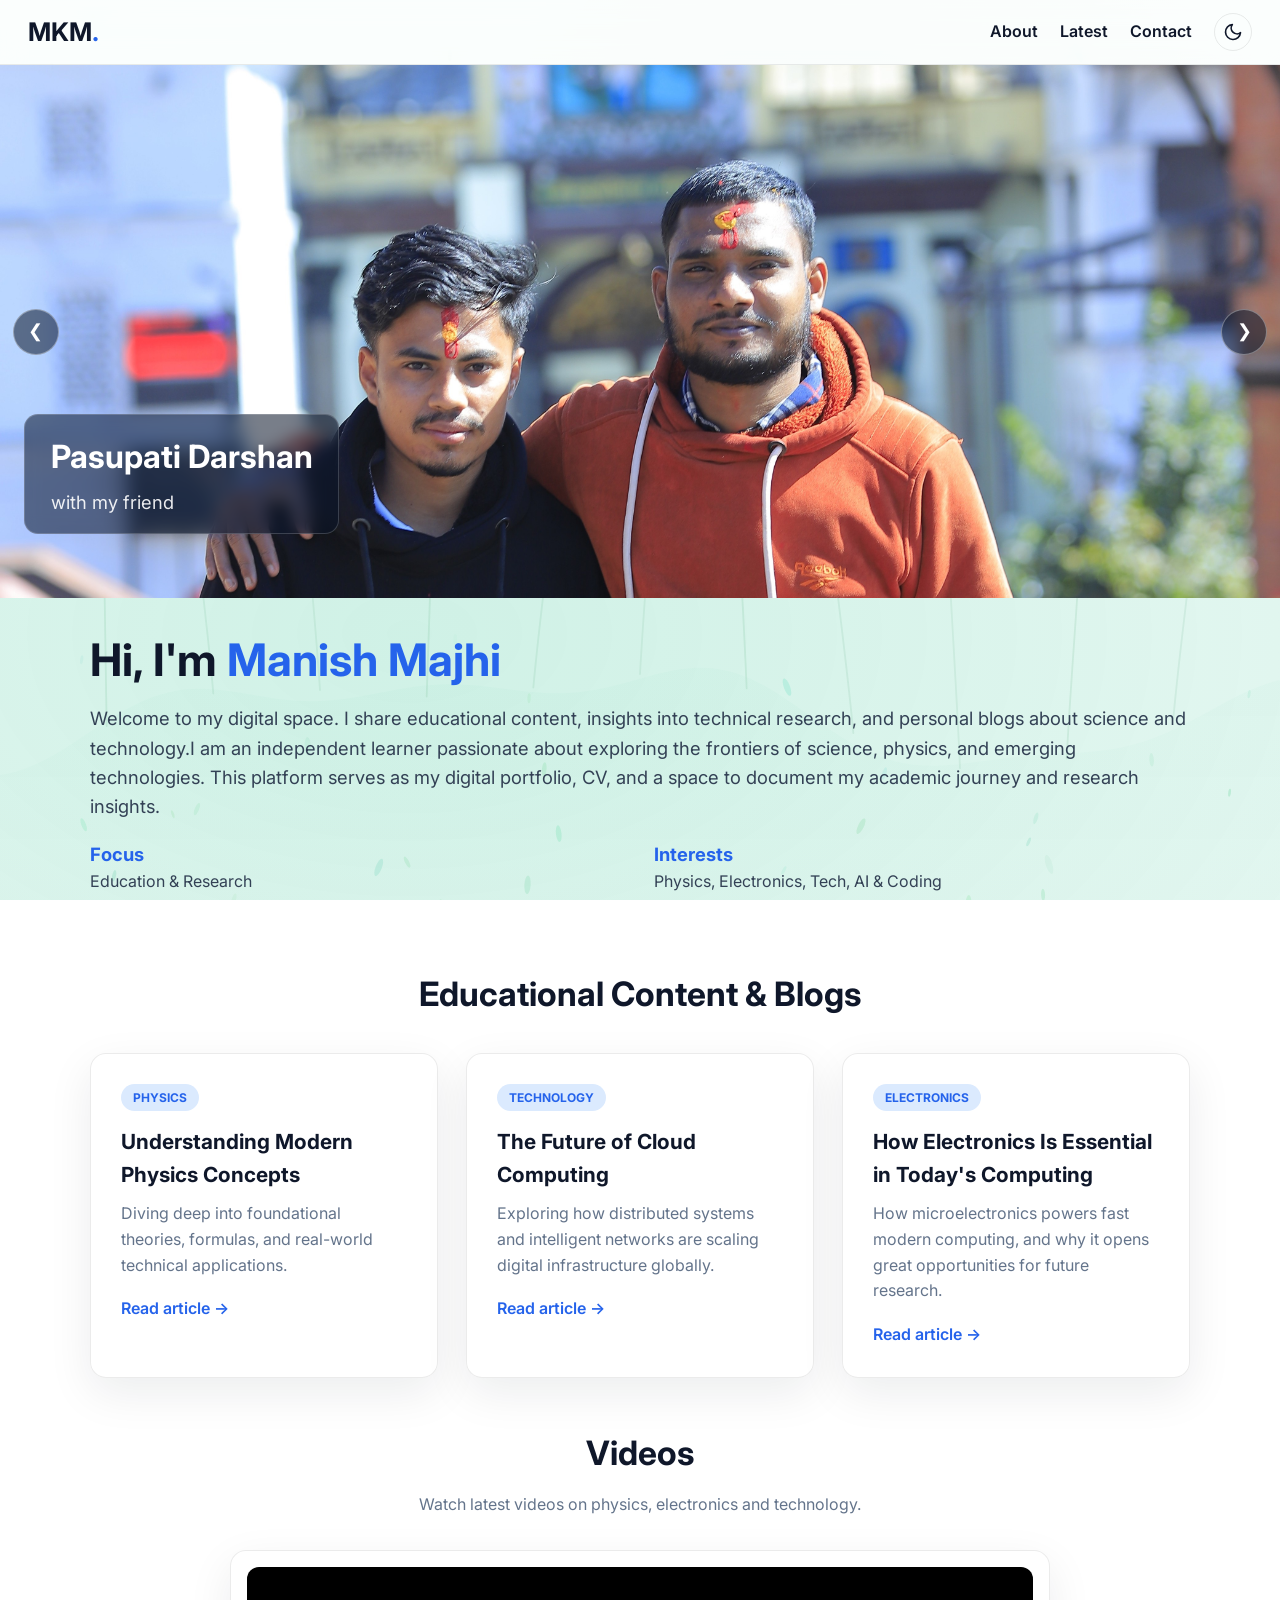
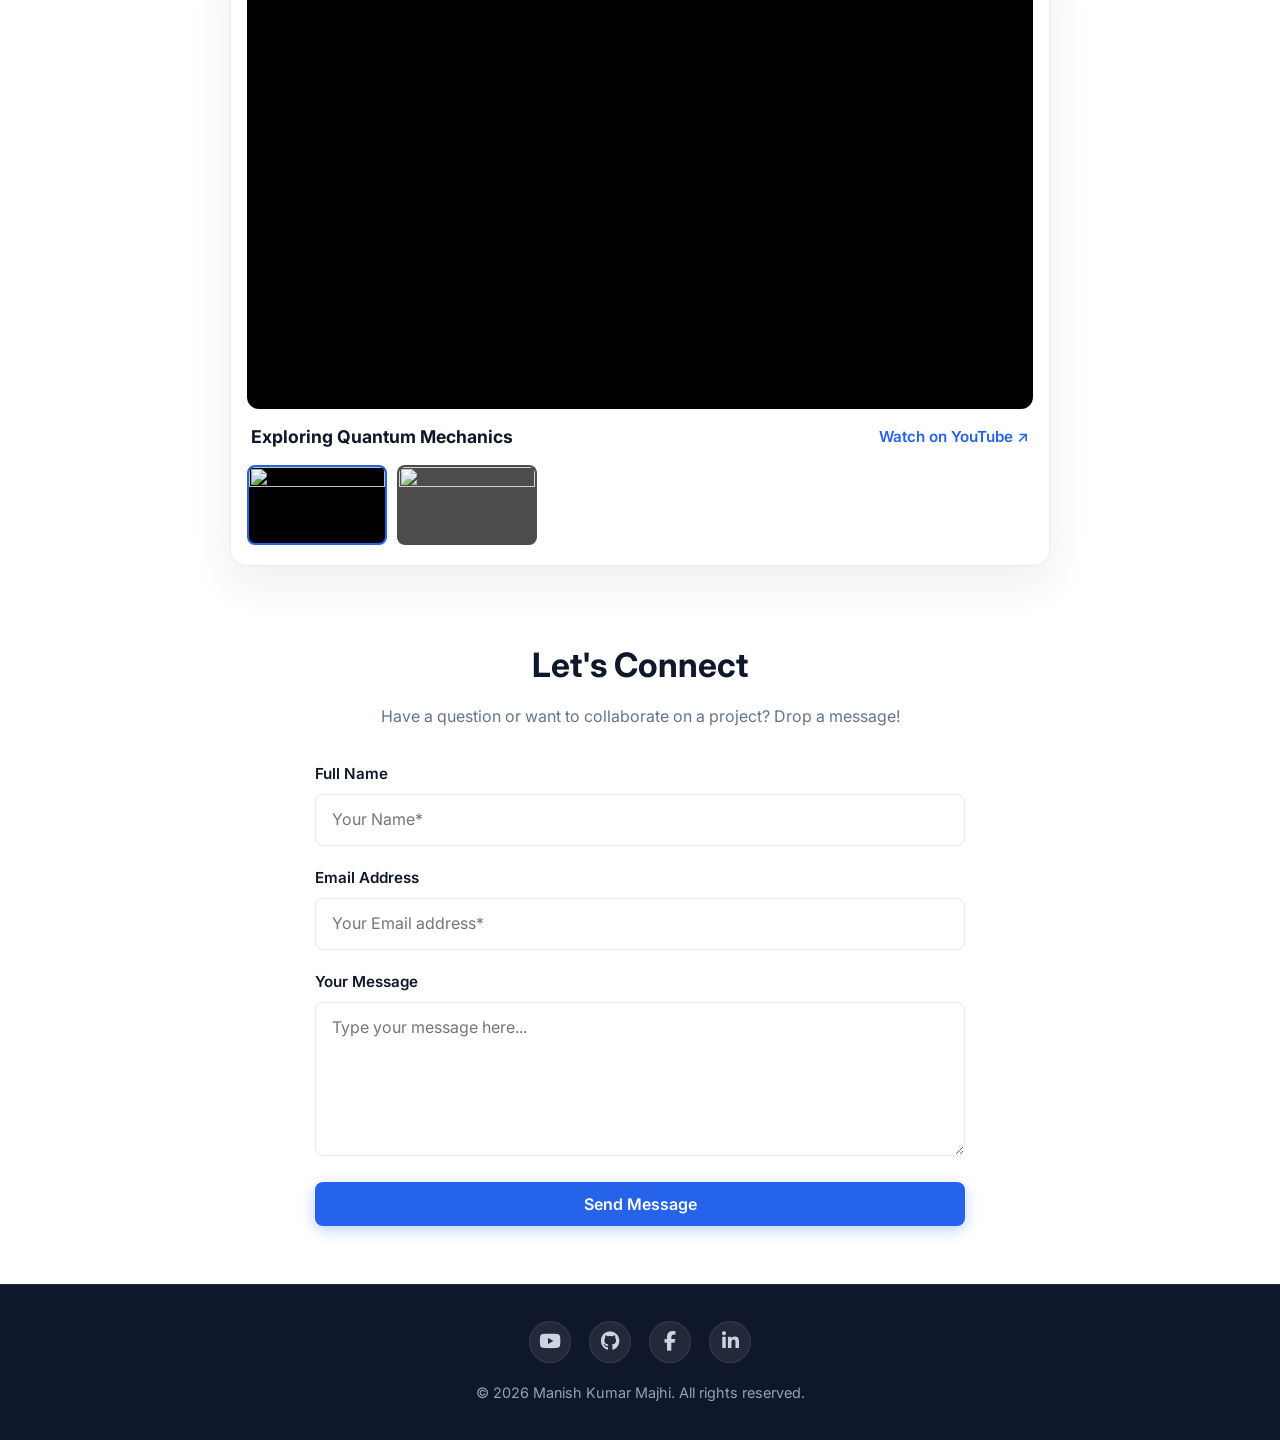
==== commit ea2cdfaa: "Add files via upload" ====
--- a/index.html
+++ b/index.html
@@ -1,494 +1,247 @@
-<!DOCTYPE html>
-<html lang="en">
-<head>
-    <meta charset="UTF-8">
-    <meta name="viewport" content="width=device-width, initial-scale=1.0">
-    <title>Manish Majhi</title>
-    <meta name="description" content="Educational content, technical research and blogs on physics, electronics, AI and technology by Manish Kumar Majhi.">
-    <link rel="icon" type="image/png" href="favicon.png">
-
-    <!-- Apply saved theme before first paint (prevents a flash) -->
-    <script>
-        (function () {
-            var t = localStorage.getItem('theme');
-            if (t) document.documentElement.setAttribute('data-theme', t);
-        })();
-    </script>
-
-    <link href="https://fonts.googleapis.com/css2?family=Inter:wght@300;400;600;700&display=swap" rel="stylesheet">
-    <link rel="stylesheet" href="https://cdnjs.cloudflare.com/ajax/libs/font-awesome/6.4.0/css/all.min.css">
-    <link rel="stylesheet" href="style.css">
-</head>
-<body>
-    <canvas id="bg-canvas" aria-hidden="true"></canvas>
-
-    <header class="navbar">
-        <div class="container">
-            <a href="#top" class="logo">MKM<span>.</span></a>
-            <nav aria-label="Main">
-                <ul class="nav-links">
-                    <li><a href="#about" id="about-link">About</a></li>
-                    <li><a href="#latest" id="latest-link">Latest</a></li>
-                    <li><a href="#contact" id="contact-link">Contact</a></li>
-                    <li>
-                        <button id="theme-toggle" class="theme-btn" aria-label="Toggle theme">
-                            <svg class="sun-icon" xmlns="http://www.w3.org/2000/svg" width="20" height="20" viewBox="0 0 24 24" fill="none" stroke="currentColor" stroke-width="2" stroke-linecap="round" stroke-linejoin="round"><circle cx="12" cy="12" r="5"/><line x1="12" y1="1" x2="12" y2="3"/><line x1="12" y1="21" x2="12" y2="23"/><line x1="4.22" y1="4.22" x2="5.64" y2="5.64"/><line x1="18.36" y1="18.36" x2="19.78" y2="19.78"/><line x1="1" y1="12" x2="3" y2="12"/><line x1="21" y1="12" x2="23" y2="12"/><line x1="4.22" y1="19.78" x2="5.64" y2="18.36"/><line x1="18.36" y1="5.64" x2="19.78" y2="4.22"/></svg>
-                            <svg class="moon-icon" xmlns="http://www.w3.org/2000/svg" width="20" height="20" viewBox="0 0 24 24" fill="none" stroke="currentColor" stroke-width="2" stroke-linecap="round" stroke-linejoin="round"><path d="M21 12.79A9 9 0 1 1 11.21 3 7 7 0 0 0 21 12.79z"/></svg>
-                        </button>
-                    </li>
-                </ul>
-            </nav>
-        </div>
-    </header>
-
-    <main id="top">
-            <div class="hero-wrap">
-
-        <div class="hero" aria-label="Featured images">
-            <img class="slide" style="--i:0" src="hero-bg.jpg"  alt="MKM: advancing knowledge in physics, AI and tech"
-                 data-title="Pasupati Darshan" data-text="with my friend" loading="lazy">
-            <img class="slide" style="--i:1" src="hero-bg2.jpg" alt="Soldering a circuit board in an electronics lab" loading="lazy"
-                 data-title="Pasupati Darshan" data-text="with my friend">      
-            <img class="slide" style="--i:2" src="hero-bg3.jpg" alt="Educational content on physics, technology and electronics" loading="lazy"
-                 data-title="Educational Content" data-text="Sharing knowledge through blogs and videos">
-            <img class="slide" style="--i:3" src="hero-bg4.jpg" alt="Microelectronics powering global digital infrastructure" loading="lazy"
-                 data-title="Microelectronics" data-text="Powering global digital infrastructure"> 
-            <img class="slide" style="--i:4" src="hero-bg5.jpg" alt="Microelectronics in today's computing" loading="lazy"
-                  data-title="Microelectronics" data-text="The foundation of today's computing">
-            <img class="slide" style="--i:5" src="hero-bg6.jpg" alt="Scaling digital infrastructure with cloud computing" loading="lazy"
-                 data-title="Cloud Computing" data-text="Scaling digital infrastructure globally">
-        </div>
-
-               <div class="hero-caption" id="hero-caption" hidden>
-            <h2 id="hero-caption-title"></h2>
-            <p id="hero-caption-text"></p>
-        </div>
-
-        <button type="button" class="hero-nav prev" id="hero-prev" aria-label="Previous image">&#10094;</button>
-        <button type="button" class="hero-nav next" id="hero-next" aria-label="Next image">&#10095;</button>
-
-    </div>
-
-        <!-- Greeting + about, all in one card -->
-        <section id="about" class="section intro">
-            <div class="container">
-                <div class="intro-card">
-                    <h1>Hi, I'm <span class="highlight">Manish Majhi</span></h1>
-                    <p>Welcome to my digital space. I share educational content, insights into technical research, and personal blogs about science and technology.I am an independent learner passionate about exploring the frontiers of science, physics, and emerging technologies. This platform serves as my digital portfolio, CV, and a space to document my academic journey and research insights.</p>
-                    <dl class="facts">
-                        <div><dt>Focus</dt><dd>Education &amp; Research</dd></div>
-                        <div><dt>Interests</dt><dd>Physics, Electronics, Tech, AI &amp; Coding</dd></div>
-                    </dl>
-                </div>
-            </div>
-        </section>
-
-        <section id="blog" class="section">
-            <div class="container">
-                <h2 class="section-title">Educational Content &amp; Blogs</h2>
-                <div class="card-grid">
-                    <article class="glass card">
-                        <span class="tag">Physics</span>
-                        <h3>Understanding Modern Physics Concepts</h3>
-                        <p>Diving deep into foundational theories, formulas, and real-world technical applications.</p>
-                        <a href="article.html?id=physics" class="read-more">Read article →</a>
-                    </article>
-                    <article class="glass card">
-                        <span class="tag">Technology</span>
-                        <h3>The Future of Cloud Computing</h3>
-                        <p>Exploring how distributed systems and intelligent networks are scaling digital infrastructure globally.</p>
-                        <a href="article.html?id=cloud" class="read-more">Read article →</a>
-                    </article>
-                    <article class="glass card">
-                        <span class="tag">Electronics</span>
-                        <h3>How Electronics Is Essential in Today's Computing</h3>
-                        <p>How microelectronics powers fast modern computing, and why it opens great opportunities for future research.</p>
-                        <a href="article.html?id=electronics" class="read-more">Read article →</a>
-                    </article>
-                </div>
-            </div>
-        </section>
-
-        <!-- YouTube videos (filled from latest-data.js; hidden when there are none) -->
-        <section id="videos" class="section" hidden>
-            <div class="container">
-                <h2 class="section-title">Videos</h2>
-                <p class="section-sub">Watch latest videos on physics, electronics and technology.</p>
-                <div class="glass video-card">
-                    <div class="video-frame">
-                        <iframe id="video-player" title="YouTube video player" loading="lazy" allowfullscreen referrerpolicy="strict-origin-when-cross-origin"
-                                allow="accelerometer; autoplay; clipboard-write; encrypted-media; gyroscope; picture-in-picture"></iframe>
-                    </div>
-                    <div class="video-meta">
-                        <h3 id="video-title"></h3>
-                        <a id="video-yt" href="#" target="_blank" rel="noopener">Watch on YouTube ↗</a>
-                    </div>
-                    <div id="video-list" class="video-list"></div>
-                </div>
-            </div>
-        </section>
-
-        <section id="contact" class="section">
-            <div class="container form-container">
-                <h2 class="section-title">Let's Connect</h2>
-                <p class="section-sub">Have a question or want to collaborate on a project? Drop a message!</p>
-
-                <form id="contact-form" class="modern-form">
-                    <div class="form-group">
-                        <label for="name">Full Name</label>
-                        <input type="text" id="name" name="name" required placeholder="Your Name*">
-                    </div>
-                    <div class="form-group">
-                        <label for="email">Email Address</label>
-                        <input type="email" id="email" name="email" required placeholder="Your Email address*">
-                    </div>
-                    <div class="form-group">
-                        <label for="message">Your Message</label>
-                        <textarea id="message" name="message" rows="5" required placeholder="Type your message here..."></textarea>
-                    </div>
-                    <input type="checkbox" name="botcheck" tabindex="-1" autocomplete="off" style="display:none">  <!-- spam trap -->
-                    <button type="submit" class="btn btn-primary form-btn">Send Message</button>
-                    <div id="form-status" class="form-status" role="status" aria-live="polite"></div>
-                </form>
-            </div>
-        </section>
-    </main>
-
-    <footer class="footer">
-        <div class="container">
-            <div class="footer-socials">
-                <a href="https://youtube.com" target="_blank" rel="noopener" aria-label="YouTube" class="social-icon yt"><i class="fab fa-youtube"></i></a>
-                <a href="https://github.com/Manish8952" target="_blank" rel="noopener" aria-label="GitHub" class="social-icon gh"><i class="fab fa-github"></i></a>
-                <a href="https://www.facebook.com/manish.majhi.rajdhoob" target="_blank" rel="noopener" aria-label="Facebook" class="social-icon fb"><i class="fab fa-facebook-f"></i></a>
-                <a href="https://www.linkedin.com/in/manish-kumar-majhi" target="_blank" rel="noopener" aria-label="LinkedIn" class="social-icon li"><i class="fab fa-linkedin-in"></i></a>
-            </div>
-            <p>&copy; 2026 Manish Kumar Majhi. All rights reserved.</p>
-        </div>
-    </footer>
-
-    <!-- About: full-page view, opens when "About" is clicked -->
-    <dialog id="about-dialog" class="about-page" aria-labelledby="about-title">
-        <button type="button" class="about-close" aria-label="Close">&times;</button>
-        <div class="latest-wrap">
-            <header class="about-hero">
-                <img class="about-photo" src="profile.jpg" alt="Manish Kumar Majhi"
-                     onerror="this.style.display='none';this.nextElementSibling.style.display='flex'">
-                <div class="about-photo about-initials" style="display:none">MKM</div>
-                <span class="latest-pill">About me</span>
-                <h2 id="about-title">Manish Kumar Majhi</h2>
-                <p class="about-role">Physics student &middot; Saptari, Nepal</p>
-            </header>
-
-            <section class="l-card about-story">
-                <h3>My story</h3>
-                <p class="about-lead">Hey, it's Manish Majhi, a dedicated Physics major from Saptari, a rural and Beautiful district in eastern Nepal.</p>
-                <p>Raised in a resource-limited environment, I have faced significant financial and educational hurdles. However, my deep-seated passion for physics, modern technology, and electronics drives me forward.Currently pursuing my Bachelor of Science, I am working tirelessly to bridge the gap between my circumstances and my ambitions.Through self-directed learning and unrelenting hard work, I am determined to master these fields, overcome systemic barriers, and harness technology and scientific innovation to shape a brighter future for myself and my community.</p>
-            </section>
-
-            <div class="latest-cols">
-                <section class="l-card">
-                    <h3>Focus</h3>
-                    <p>Education &amp; Research</p>
-                </section>
-                <section class="l-card">
-                    <h3>Interests</h3>
-                    <div class="chips"><span>Physics</span><span>Electronics</span><span>Tech</span><span>AI</span><span>Coding</span></div>
-                </section>
-            </div>
-        </div>
-    </dialog>
-
-    <!-- Contact full-page view: opens when "Contact" is clicked -->
-    <dialog id="contact-dialog" class="contact-page" data-map-query="Mahendra Bindeswari Multiple Campus, Rajbiraj, Nepal" aria-labelledby="contact-title">
-        <button type="button" class="contact-close" aria-label="Close">&times;</button>
-        <iframe id="contact-map" class="contact-map" title="My location on Google Maps" loading="lazy" referrerpolicy="no-referrer-when-downgrade" allowfullscreen></iframe>
-        <div class="contact-details">
-            <h2 id="contact-title">Contact</h2>
-            <ul class="contact-list">
-                <li>
-                    <span class="ci"><i class="fas fa-envelope"></i></span>
-                    <div><strong>Email</strong><a href="mailto:Manish.815202@mbmc.tu.edu.np">Manish.815202@mbmc.tu.edu.np</a></div>
-                </li>
-                <li>
-                    <span class="ci"><i class="fas fa-location-dot"></i></span>
-                    <div><strong>Address</strong><span>Near Mahendra Bindeswari Multiple Campus, Rajbiraj, Saptari, Nepal</span></div>
-                </li>
-            </ul>
-            <div class="hero-buttons">
-                <a id="contact-maps-link" class="btn btn-primary" href="#" target="_blank" rel="noopener">Open in Google Maps</a>
-                <a id="contact-form-link" class="btn btn-secondary" href="#contact">Send a message instead</a>
-            </div>
-        </div>
-    </dialog>
-
-    <!-- Latest: full-page view, content comes from latest-data.js -->
-    <dialog id="latest-dialog" class="latest-page" aria-labelledby="latest-title">
-        <button type="button" class="latest-close" aria-label="Close">&times;</button>
-        <div class="latest-wrap">
-            <header class="latest-head">
-                <span class="latest-pill">Latest</span>
-                <h2 id="latest-title">What I'm working on</h2>
-                <p>Daily updates, current projects and what's coming next.</p>
-                <small id="latest-updated"></small>
-            </header>
-            <div id="latest-announce"></div>
-            <div class="latest-cols">
-                <section id="sec-current"><h3>Currently working on</h3><div id="latest-current" class="l-stack"></div></section>
-                <section id="sec-upcoming"><h3>Coming up</h3><ol id="latest-upcoming" class="l-timeline"></ol></section>
-            </div>
-            <section id="sec-feed"><h3>Daily updates</h3><div id="latest-feed" class="l-stack"></div></section>
-        </div>
-    </dialog>
-
-    <script src="latest-data.js"></script>
-    <script src="script.js"></script>
-    <script src="background.js" defer></script>
-</body>
-</html>
-<!DOCTYPE html>
-<html lang="en">
-<head>
-    <meta charset="UTF-8">
-    <meta name="viewport" content="width=device-width, initial-scale=1.0">
-    <title>Manish Majhi</title>
-    <meta name="description" content="Educational content, technical research and blogs on physics, electronics, AI and technology by Manish Kumar Majhi.">
-    <link rel="icon" type="image/png" href="favicon.png">
-
-    <!-- Apply saved theme before first paint (prevents a flash) -->
-    <script>
-        (function () {
-            var t = localStorage.getItem('theme');
-            if (t) document.documentElement.setAttribute('data-theme', t);
-        })();
-    </script>
-
-    <link href="https://fonts.googleapis.com/css2?family=Inter:wght@300;400;600;700&display=swap" rel="stylesheet">
-    <link rel="stylesheet" href="https://cdnjs.cloudflare.com/ajax/libs/font-awesome/6.4.0/css/all.min.css">
-    <link rel="stylesheet" href="style.css">
-</head>
-<body>
-    <canvas id="bg-canvas" aria-hidden="true"></canvas>
-
-    <header class="navbar">
-        <div class="container">
-            <a href="#top" class="logo">MKM<span>.</span></a>
-            <nav aria-label="Main">
-                <ul class="nav-links">
-                    <li><a href="#about" id="about-link">About</a></li>
-                    <li><a href="#latest" id="latest-link">Latest</a></li>
-                    <li><a href="#contact" id="contact-link">Contact</a></li>
-                    <li>
-                        <button id="theme-toggle" class="theme-btn" aria-label="Toggle theme">
-                            <svg class="sun-icon" xmlns="http://www.w3.org/2000/svg" width="20" height="20" viewBox="0 0 24 24" fill="none" stroke="currentColor" stroke-width="2" stroke-linecap="round" stroke-linejoin="round"><circle cx="12" cy="12" r="5"/><line x1="12" y1="1" x2="12" y2="3"/><line x1="12" y1="21" x2="12" y2="23"/><line x1="4.22" y1="4.22" x2="5.64" y2="5.64"/><line x1="18.36" y1="18.36" x2="19.78" y2="19.78"/><line x1="1" y1="12" x2="3" y2="12"/><line x1="21" y1="12" x2="23" y2="12"/><line x1="4.22" y1="19.78" x2="5.64" y2="18.36"/><line x1="18.36" y1="5.64" x2="19.78" y2="4.22"/></svg>
-                            <svg class="moon-icon" xmlns="http://www.w3.org/2000/svg" width="20" height="20" viewBox="0 0 24 24" fill="none" stroke="currentColor" stroke-width="2" stroke-linecap="round" stroke-linejoin="round"><path d="M21 12.79A9 9 0 1 1 11.21 3 7 7 0 0 0 21 12.79z"/></svg>
-                        </button>
-                    </li>
-                </ul>
-            </nav>
-        </div>
-    </header>
-
-    <main id="top">
-            <div class="hero-wrap">
-
-        <div class="hero" aria-label="Featured images">
-            <img class="slide" style="--i:0" src="hero-bg.jpg"  alt="MKM: advancing knowledge in physics, AI and tech"
-                 data-title="Pasupati Darshan" data-text="with my friend" loading="lazy">
-            <img class="slide" style="--i:1" src="hero-bg2.jpg" alt="Soldering a circuit board in an electronics lab" loading="lazy"
-                 data-title="Pasupati Darshan" data-text="with my friend">      
-            <img class="slide" style="--i:2" src="hero-bg3.jpg" alt="Educational content on physics, technology and electronics" loading="lazy"
-                 data-title="Educational Content" data-text="Sharing knowledge through blogs and videos">
-            <img class="slide" style="--i:3" src="hero-bg4.jpg" alt="Microelectronics powering global digital infrastructure" loading="lazy"
-                 data-title="Microelectronics" data-text="Powering global digital infrastructure"> 
-            <img class="slide" style="--i:4" src="hero-bg5.jpg" alt="Microelectronics in today's computing" loading="lazy"
-                  data-title="Microelectronics" data-text="The foundation of today's computing">
-            <img class="slide" style="--i:5" src="hero-bg6.jpg" alt="Scaling digital infrastructure with cloud computing" loading="lazy"
-                 data-title="Cloud Computing" data-text="Scaling digital infrastructure globally">
-        </div>
-
-               <div class="hero-caption" id="hero-caption" hidden>
-            <h2 id="hero-caption-title"></h2>
-            <p id="hero-caption-text"></p>
-        </div>
-
-        <button type="button" class="hero-nav prev" id="hero-prev" aria-label="Previous image">&#10094;</button>
-        <button type="button" class="hero-nav next" id="hero-next" aria-label="Next image">&#10095;</button>
-
-    </div>
-
-        <!-- Greeting + about, all in one card -->
-        <section id="about" class="section intro">
-            <div class="container">
-                <div class="intro-card">
-                    <h1>Hi, I'm <span class="highlight">Manish Majhi</span></h1>
-                    <p>Welcome to my digital space. I share educational content, insights into technical research, and personal blogs about science and technology.I am an independent learner passionate about exploring the frontiers of science, physics, and emerging technologies. This platform serves as my digital portfolio, CV, and a space to document my academic journey and research insights.</p>
-                    <dl class="facts">
-                        <div><dt>Focus</dt><dd>Education &amp; Research</dd></div>
-                        <div><dt>Interests</dt><dd>Physics, Electronics, Tech, AI &amp; Coding</dd></div>
-                    </dl>
-                </div>
-            </div>
-        </section>
-
-        <section id="blog" class="section">
-            <div class="container">
-                <h2 class="section-title">Educational Content &amp; Blogs</h2>
-                <div class="card-grid">
-                    <article class="glass card">
-                        <span class="tag">Physics</span>
-                        <h3>Understanding Modern Physics Concepts</h3>
-                        <p>Diving deep into foundational theories, formulas, and real-world technical applications.</p>
-                        <a href="article.html?id=physics" class="read-more">Read article →</a>
-                    </article>
-                    <article class="glass card">
-                        <span class="tag">Technology</span>
-                        <h3>The Future of Cloud Computing</h3>
-                        <p>Exploring how distributed systems and intelligent networks are scaling digital infrastructure globally.</p>
-                        <a href="article.html?id=cloud" class="read-more">Read article →</a>
-                    </article>
-                    <article class="glass card">
-                        <span class="tag">Electronics</span>
-                        <h3>How Electronics Is Essential in Today's Computing</h3>
-                        <p>How microelectronics powers fast modern computing, and why it opens great opportunities for future research.</p>
-                        <a href="article.html?id=electronics" class="read-more">Read article →</a>
-                    </article>
-                </div>
-            </div>
-        </section>
-
-        <!-- YouTube videos (filled from latest-data.js; hidden when there are none) -->
-        <section id="videos" class="section" hidden>
-            <div class="container">
-                <h2 class="section-title">Videos</h2>
-                <p class="section-sub">Watch latest videos on physics, electronics and technology.</p>
-                <div class="glass video-card">
-                    <div class="video-frame">
-                        <iframe id="video-player" title="YouTube video player" loading="lazy" allowfullscreen referrerpolicy="strict-origin-when-cross-origin"
-                                allow="accelerometer; autoplay; clipboard-write; encrypted-media; gyroscope; picture-in-picture"></iframe>
-                    </div>
-                    <div class="video-meta">
-                        <h3 id="video-title"></h3>
-                        <a id="video-yt" href="#" target="_blank" rel="noopener">Watch on YouTube ↗</a>
-                    </div>
-                    <div id="video-list" class="video-list"></div>
-                </div>
-            </div>
-        </section>
-
-        <section id="contact" class="section">
-            <div class="container form-container">
-                <h2 class="section-title">Let's Connect</h2>
-                <p class="section-sub">Have a question or want to collaborate on a project? Drop a message!</p>
-
-                <form id="contact-form" class="modern-form">
-                    <div class="form-group">
-                        <label for="name">Full Name</label>
-                        <input type="text" id="name" name="name" required placeholder="Your Name*">
-                    </div>
-                    <div class="form-group">
-                        <label for="email">Email Address</label>
-                        <input type="email" id="email" name="email" required placeholder="Your Email address*">
-                    </div>
-                    <div class="form-group">
-                        <label for="message">Your Message</label>
-                        <textarea id="message" name="message" rows="5" required placeholder="Type your message here..."></textarea>
-                    </div>
-                    <input type="checkbox" name="botcheck" tabindex="-1" autocomplete="off" style="display:none">  <!-- spam trap -->
-                    <button type="submit" class="btn btn-primary form-btn">Send Message</button>
-                    <div id="form-status" class="form-status" role="status" aria-live="polite"></div>
-                </form>
-            </div>
-        </section>
-    </main>
-
-    <footer class="footer">
-        <div class="container">
-            <div class="footer-socials">
-                <a href="https://youtube.com" target="_blank" rel="noopener" aria-label="YouTube" class="social-icon yt"><i class="fab fa-youtube"></i></a>
-                <a href="https://github.com/Manish8952" target="_blank" rel="noopener" aria-label="GitHub" class="social-icon gh"><i class="fab fa-github"></i></a>
-                <a href="https://www.facebook.com/manish.majhi.rajdhoob" target="_blank" rel="noopener" aria-label="Facebook" class="social-icon fb"><i class="fab fa-facebook-f"></i></a>
-                <a href="https://www.linkedin.com/in/manish-kumar-majhi" target="_blank" rel="noopener" aria-label="LinkedIn" class="social-icon li"><i class="fab fa-linkedin-in"></i></a>
-            </div>
-            <p>&copy; 2026 Manish Kumar Majhi. All rights reserved.</p>
-        </div>
-    </footer>
-
-    <!-- About: full-page view, opens when "About" is clicked -->
-    <dialog id="about-dialog" class="about-page" aria-labelledby="about-title">
-        <button type="button" class="about-close" aria-label="Close">&times;</button>
-        <div class="latest-wrap">
-            <header class="about-hero">
-                <img class="about-photo" src="profile.jpg" alt="Manish Kumar Majhi"
-                     onerror="this.style.display='none';this.nextElementSibling.style.display='flex'">
-                <div class="about-photo about-initials" style="display:none">MKM</div>
-                <span class="latest-pill">About me</span>
-                <h2 id="about-title">Manish Kumar Majhi</h2>
-                <p class="about-role">Physics student &middot; Saptari, Nepal</p>
-            </header>
-
-            <section class="l-card about-story">
-                <h3>My story</h3>
-                <p class="about-lead">Hey, it's Manish Majhi, a dedicated Physics major from Saptari, a rural and Beautiful district in eastern Nepal.</p>
-                <p>Raised in a resource-limited environment, I have faced significant financial and educational hurdles. However, my deep-seated passion for physics, modern technology, and electronics drives me forward.Currently pursuing my Bachelor of Science, I am working tirelessly to bridge the gap between my circumstances and my ambitions.Through self-directed learning and unrelenting hard work, I am determined to master these fields, overcome systemic barriers, and harness technology and scientific innovation to shape a brighter future for myself and my community.</p>
-            </section>
-
-            <div class="latest-cols">
-                <section class="l-card">
-                    <h3>Focus</h3>
-                    <p>Education &amp; Research</p>
-                </section>
-                <section class="l-card">
-                    <h3>Interests</h3>
-                    <div class="chips"><span>Physics</span><span>Electronics</span><span>Tech</span><span>AI</span><span>Coding</span></div>
-                </section>
-            </div>
-        </div>
-    </dialog>
-
-    <!-- Contact full-page view: opens when "Contact" is clicked -->
-    <dialog id="contact-dialog" class="contact-page" data-map-query="Mahendra Bindeswari Multiple Campus, Rajbiraj, Nepal" aria-labelledby="contact-title">
-        <button type="button" class="contact-close" aria-label="Close">&times;</button>
-        <iframe id="contact-map" class="contact-map" title="My location on Google Maps" loading="lazy" referrerpolicy="no-referrer-when-downgrade" allowfullscreen></iframe>
-        <div class="contact-details">
-            <h2 id="contact-title">Contact</h2>
-            <ul class="contact-list">
-                <li>
-                    <span class="ci"><i class="fas fa-envelope"></i></span>
-                    <div><strong>Email</strong><a href="mailto:Manish.815202@mbmc.tu.edu.np">Manish.815202@mbmc.tu.edu.np</a></div>
-                </li>
-                <li>
-                    <span class="ci"><i class="fas fa-location-dot"></i></span>
-                    <div><strong>Address</strong><span>Near Mahendra Bindeswari Multiple Campus, Rajbiraj, Saptari, Nepal</span></div>
-                </li>
-            </ul>
-            <div class="hero-buttons">
-                <a id="contact-maps-link" class="btn btn-primary" href="#" target="_blank" rel="noopener">Open in Google Maps</a>
-                <a id="contact-form-link" class="btn btn-secondary" href="#contact">Send a message instead</a>
-            </div>
-        </div>
-    </dialog>
-
-    <!-- Latest: full-page view, content comes from latest-data.js -->
-    <dialog id="latest-dialog" class="latest-page" aria-labelledby="latest-title">
-        <button type="button" class="latest-close" aria-label="Close">&times;</button>
-        <div class="latest-wrap">
-            <header class="latest-head">
-                <span class="latest-pill">Latest</span>
-                <h2 id="latest-title">What I'm working on</h2>
-                <p>Daily updates, current projects and what's coming next.</p>
-                <small id="latest-updated"></small>
-            </header>
-            <div id="latest-announce"></div>
-            <div class="latest-cols">
-                <section id="sec-current"><h3>Currently working on</h3><div id="latest-current" class="l-stack"></div></section>
-                <section id="sec-upcoming"><h3>Coming up</h3><ol id="latest-upcoming" class="l-timeline"></ol></section>
-            </div>
-            <section id="sec-feed"><h3>Daily updates</h3><div id="latest-feed" class="l-stack"></div></section>
-        </div>
-    </dialog>
-
-    <script src="latest-data.js"></script>
-    <script src="script.js"></script>
-    <script src="background.js" defer></script>
-</body>
-</html>
+<!DOCTYPE html>
+<html lang="en">
+<head>
+    <meta charset="UTF-8">
+    <meta name="viewport" content="width=device-width, initial-scale=1.0">
+    <title>Manish Majhi</title>
+    <meta name="description" content="Educational content, technical research and blogs on physics, electronics, AI and technology by Manish Kumar Majhi.">
+    <link rel="icon" type="image/png" href="favicon.png">
+
+    <!-- Apply saved theme before first paint (prevents a flash) -->
+    <script>
+        (function () {
+            var t = localStorage.getItem('theme');
+            if (t) document.documentElement.setAttribute('data-theme', t);
+        })();
+    </script>
+
+    <link href="https://fonts.googleapis.com/css2?family=Inter:wght@300;400;600;700&display=swap" rel="stylesheet">
+    <link rel="stylesheet" href="https://cdnjs.cloudflare.com/ajax/libs/font-awesome/6.4.0/css/all.min.css">
+    <link rel="stylesheet" href="style.css">
+</head>
+<body>
+    <canvas id="bg-canvas" aria-hidden="true"></canvas>
+
+    <header class="navbar">
+        <div class="container">
+            <a href="#top" class="logo">MKM<span>.</span></a>
+            <nav aria-label="Main">
+                <ul class="nav-links">
+                    <li><a href="#about" id="about-link">About</a></li>
+                    <li><a href="#latest" id="latest-link">Latest</a></li>
+                    <li><a href="#contact" id="contact-link">Contact</a></li>
+                    <li>
+                        <button id="theme-toggle" class="theme-btn" aria-label="Toggle theme">
+                            <svg class="sun-icon" xmlns="http://www.w3.org/2000/svg" width="20" height="20" viewBox="0 0 24 24" fill="none" stroke="currentColor" stroke-width="2" stroke-linecap="round" stroke-linejoin="round"><circle cx="12" cy="12" r="5"/><line x1="12" y1="1" x2="12" y2="3"/><line x1="12" y1="21" x2="12" y2="23"/><line x1="4.22" y1="4.22" x2="5.64" y2="5.64"/><line x1="18.36" y1="18.36" x2="19.78" y2="19.78"/><line x1="1" y1="12" x2="3" y2="12"/><line x1="21" y1="12" x2="23" y2="12"/><line x1="4.22" y1="19.78" x2="5.64" y2="18.36"/><line x1="18.36" y1="5.64" x2="19.78" y2="4.22"/></svg>
+                            <svg class="moon-icon" xmlns="http://www.w3.org/2000/svg" width="20" height="20" viewBox="0 0 24 24" fill="none" stroke="currentColor" stroke-width="2" stroke-linecap="round" stroke-linejoin="round"><path d="M21 12.79A9 9 0 1 1 11.21 3 7 7 0 0 0 21 12.79z"/></svg>
+                        </button>
+                    </li>
+                </ul>
+            </nav>
+        </div>
+    </header>
+
+    <main id="top">
+            <div class="hero-wrap">
+
+        <div class="hero" aria-label="Featured images">
+            <img class="slide" style="--i:0" src="hero-bg.jpg"  alt="MKM: advancing knowledge in physics, AI and tech"
+                 data-title="Pasupati Darshan" data-text="with my friend" loading="lazy">
+            <img class="slide" style="--i:1" src="hero-bg2.jpg" alt="Soldering a circuit board in an electronics lab" loading="lazy"
+                 data-title="Pasupati Darshan" data-text="with my friend">      
+            <img class="slide" style="--i:2" src="hero-bg3.jpg" alt="Educational content on physics, technology and electronics" loading="lazy"
+                 data-title="Educational Content" data-text="Sharing knowledge through blogs and videos">
+            <img class="slide" style="--i:3" src="hero-bg4.jpg" alt="Microelectronics powering global digital infrastructure" loading="lazy"
+                 data-title="Microelectronics" data-text="Powering global digital infrastructure"> 
+            <img class="slide" style="--i:4" src="hero-bg5.jpg" alt="Microelectronics in today's computing" loading="lazy"
+                  data-title="Microelectronics" data-text="The foundation of today's computing">
+            <img class="slide" style="--i:5" src="hero-bg6.jpg" alt="Scaling digital infrastructure with cloud computing" loading="lazy"
+                 data-title="Cloud Computing" data-text="Scaling digital infrastructure globally">
+        </div>
+
+               <div class="hero-caption" id="hero-caption" hidden>
+            <h2 id="hero-caption-title"></h2>
+            <p id="hero-caption-text"></p>
+        </div>
+
+        <button type="button" class="hero-nav prev" id="hero-prev" aria-label="Previous image">&#10094;</button>
+        <button type="button" class="hero-nav next" id="hero-next" aria-label="Next image">&#10095;</button>
+
+    </div>
+
+        <!-- Greeting + about, all in one card -->
+        <section id="about" class="section intro">
+            <div class="container">
+                <div class="intro-card">
+                    <h1>Hi, I'm <span class="highlight">Manish Majhi</span></h1>
+                    <p>Welcome to my digital space. I share educational content, insights into technical research, and personal blogs about science and technology.I am an independent learner passionate about exploring the frontiers of science, physics, and emerging technologies. This platform serves as my digital portfolio, CV, and a space to document my academic journey and research insights.</p>
+                    <dl class="facts">
+                        <div><dt>Focus</dt><dd>Education &amp; Research</dd></div>
+                        <div><dt>Interests</dt><dd>Physics, Electronics, Tech, AI &amp; Coding</dd></div>
+                    </dl>
+                </div>
+            </div>
+        </section>
+
+        <section id="blog" class="section">
+            <div class="container">
+                <h2 class="section-title">Educational Content &amp; Blogs</h2>
+                <div class="card-grid">
+                    <article class="glass card">
+                        <span class="tag">Physics</span>
+                        <h3>Understanding Modern Physics Concepts</h3>
+                        <p>Diving deep into foundational theories, formulas, and real-world technical applications.</p>
+                        <a href="article.html?id=physics" class="read-more">Read article →</a>
+                    </article>
+                    <article class="glass card">
+                        <span class="tag">Technology</span>
+                        <h3>The Future of Cloud Computing</h3>
+                        <p>Exploring how distributed systems and intelligent networks are scaling digital infrastructure globally.</p>
+                        <a href="article.html?id=cloud" class="read-more">Read article →</a>
+                    </article>
+                    <article class="glass card">
+                        <span class="tag">Electronics</span>
+                        <h3>How Electronics Is Essential in Today's Computing</h3>
+                        <p>How microelectronics powers fast modern computing, and why it opens great opportunities for future research.</p>
+                        <a href="article.html?id=electronics" class="read-more">Read article →</a>
+                    </article>
+                </div>
+            </div>
+        </section>
+
+        <!-- YouTube videos (filled from latest-data.js; hidden when there are none) -->
+        <section id="videos" class="section" hidden>
+            <div class="container">
+                <h2 class="section-title">Videos</h2>
+                <p class="section-sub">Watch latest videos on physics, electronics and technology.</p>
+                <div class="glass video-card">
+                    <div class="video-frame">
+                        <iframe id="video-player" title="YouTube video player" loading="lazy" allowfullscreen referrerpolicy="strict-origin-when-cross-origin"
+                                allow="accelerometer; autoplay; clipboard-write; encrypted-media; gyroscope; picture-in-picture"></iframe>
+                    </div>
+                    <div class="video-meta">
+                        <h3 id="video-title"></h3>
+                        <a id="video-yt" href="#" target="_blank" rel="noopener">Watch on YouTube ↗</a>
+                    </div>
+                    <div id="video-list" class="video-list"></div>
+                </div>
+            </div>
+        </section>
+
+        <section id="contact" class="section">
+            <div class="container form-container">
+                <h2 class="section-title">Let's Connect</h2>
+                <p class="section-sub">Have a question or want to collaborate on a project? Drop a message!</p>
+
+                <form id="contact-form" class="modern-form">
+                    <div class="form-group">
+                        <label for="name">Full Name</label>
+                        <input type="text" id="name" name="name" required placeholder="Your Name*">
+                    </div>
+                    <div class="form-group">
+                        <label for="email">Email Address</label>
+                        <input type="email" id="email" name="email" required placeholder="Your Email address*">
+                    </div>
+                    <div class="form-group">
+                        <label for="message">Your Message</label>
+                        <textarea id="message" name="message" rows="5" required placeholder="Type your message here..."></textarea>
+                    </div>
+                    <input type="checkbox" name="botcheck" tabindex="-1" autocomplete="off" style="display:none">  <!-- spam trap -->
+                    <button type="submit" class="btn btn-primary form-btn">Send Message</button>
+                    <div id="form-status" class="form-status" role="status" aria-live="polite"></div>
+                </form>
+            </div>
+        </section>
+    </main>
+
+    <footer class="footer">
+        <div class="container">
+            <div class="footer-socials">
+                <a href="https://youtube.com" target="_blank" rel="noopener" aria-label="YouTube" class="social-icon yt"><i class="fab fa-youtube"></i></a>
+                <a href="https://github.com/Manish8952" target="_blank" rel="noopener" aria-label="GitHub" class="social-icon gh"><i class="fab fa-github"></i></a>
+                <a href="https://www.facebook.com/manish.majhi.rajdhoob" target="_blank" rel="noopener" aria-label="Facebook" class="social-icon fb"><i class="fab fa-facebook-f"></i></a>
+                <a href="https://www.linkedin.com/in/manish-kumar-majhi" target="_blank" rel="noopener" aria-label="LinkedIn" class="social-icon li"><i class="fab fa-linkedin-in"></i></a>
+            </div>
+            <p>&copy; 2026 Manish Kumar Majhi. All rights reserved.</p>
+        </div>
+    </footer>
+
+    <!-- About: full-page view, opens when "About" is clicked -->
+    <dialog id="about-dialog" class="about-page" aria-labelledby="about-title">
+        <button type="button" class="about-close" aria-label="Close">&times;</button>
+        <div class="latest-wrap">
+            <header class="about-hero">
+                <img class="about-photo" src="profile.jpg" alt="Manish Kumar Majhi"
+                     onerror="this.style.display='none';this.nextElementSibling.style.display='flex'">
+                <div class="about-photo about-initials" style="display:none">MKM</div>
+                <span class="latest-pill">About me</span>
+                <h2 id="about-title">Manish Kumar Majhi</h2>
+                <p class="about-role">Physics student &middot; Saptari, Nepal</p>
+            </header>
+
+            <section class="l-card about-story">
+                <h3>My story</h3>
+                <p class="about-lead">Hey, it's Manish Majhi, a dedicated Physics major from Saptari, a rural and Beautiful district in eastern Nepal.</p>
+                <p>Raised in a resource-limited environment, I have faced significant financial and educational hurdles. However, my deep-seated passion for physics, modern technology, and electronics drives me forward.Currently pursuing my Bachelor of Science, I am working tirelessly to bridge the gap between my circumstances and my ambitions.Through self-directed learning and unrelenting hard work, I am determined to master these fields, overcome systemic barriers, and harness technology and scientific innovation to shape a brighter future for myself and my community.</p>
+            </section>
+
+            <div class="latest-cols">
+                <section class="l-card">
+                    <h3>Focus</h3>
+                    <p>Education &amp; Research</p>
+                </section>
+                <section class="l-card">
+                    <h3>Interests</h3>
+                    <div class="chips"><span>Physics</span><span>Electronics</span><span>Tech</span><span>AI</span><span>Coding</span></div>
+                </section>
+            </div>
+        </div>
+    </dialog>
+
+    <!-- Contact full-page view: opens when "Contact" is clicked -->
+    <dialog id="contact-dialog" class="contact-page" data-map-query="Mahendra Bindeswari Multiple Campus, Rajbiraj, Nepal" aria-labelledby="contact-title">
+        <button type="button" class="contact-close" aria-label="Close">&times;</button>
+        <iframe id="contact-map" class="contact-map" title="My location on Google Maps" loading="lazy" referrerpolicy="no-referrer-when-downgrade" allowfullscreen></iframe>
+        <div class="contact-details">
+            <h2 id="contact-title">Contact</h2>
+            <ul class="contact-list">
+                <li>
+                    <span class="ci"><i class="fas fa-envelope"></i></span>
+                    <div><strong>Email</strong><a href="mailto:Manish.815202@mbmc.tu.edu.np">Manish.815202@mbmc.tu.edu.np</a></div>
+                </li>
+                <li>
+                    <span class="ci"><i class="fas fa-location-dot"></i></span>
+                    <div><strong>Address</strong><span>Near Mahendra Bindeswari Multiple Campus, Rajbiraj, Saptari, Nepal</span></div>
+                </li>
+            </ul>
+            <div class="hero-buttons">
+                <a id="contact-maps-link" class="btn btn-primary" href="#" target="_blank" rel="noopener">Open in Google Maps</a>
+                <a id="contact-form-link" class="btn btn-secondary" href="#contact">Send a message instead</a>
+            </div>
+        </div>
+    </dialog>
+
+    <!-- Latest: full-page view, content comes from latest-data.js -->
+    <dialog id="latest-dialog" class="latest-page" aria-labelledby="latest-title">
+        <button type="button" class="latest-close" aria-label="Close">&times;</button>
+        <div class="latest-wrap">
+            <header class="latest-head">
+                <span class="latest-pill">Latest</span>
+                <h2 id="latest-title">What I'm working on</h2>
+                <p>Daily updates, current projects and what's coming next.</p>
+                <small id="latest-updated"></small>
+            </header>
+            <div id="latest-announce"></div>
+            <div class="latest-cols">
+                <section id="sec-current"><h3>Currently working on</h3><div id="latest-current" class="l-stack"></div></section>
+                <section id="sec-upcoming"><h3>Coming up</h3><ol id="latest-upcoming" class="l-timeline"></ol></section>
+            </div>
+            <section id="sec-feed"><h3>Daily updates</h3><div id="latest-feed" class="l-stack"></div></section>
+        </div>
+    </dialog>
+
+    <script src="latest-data.js"></script>
+    <script src="script.js"></script>
+    <script src="background.js" defer></script>
+</body>
+</html>
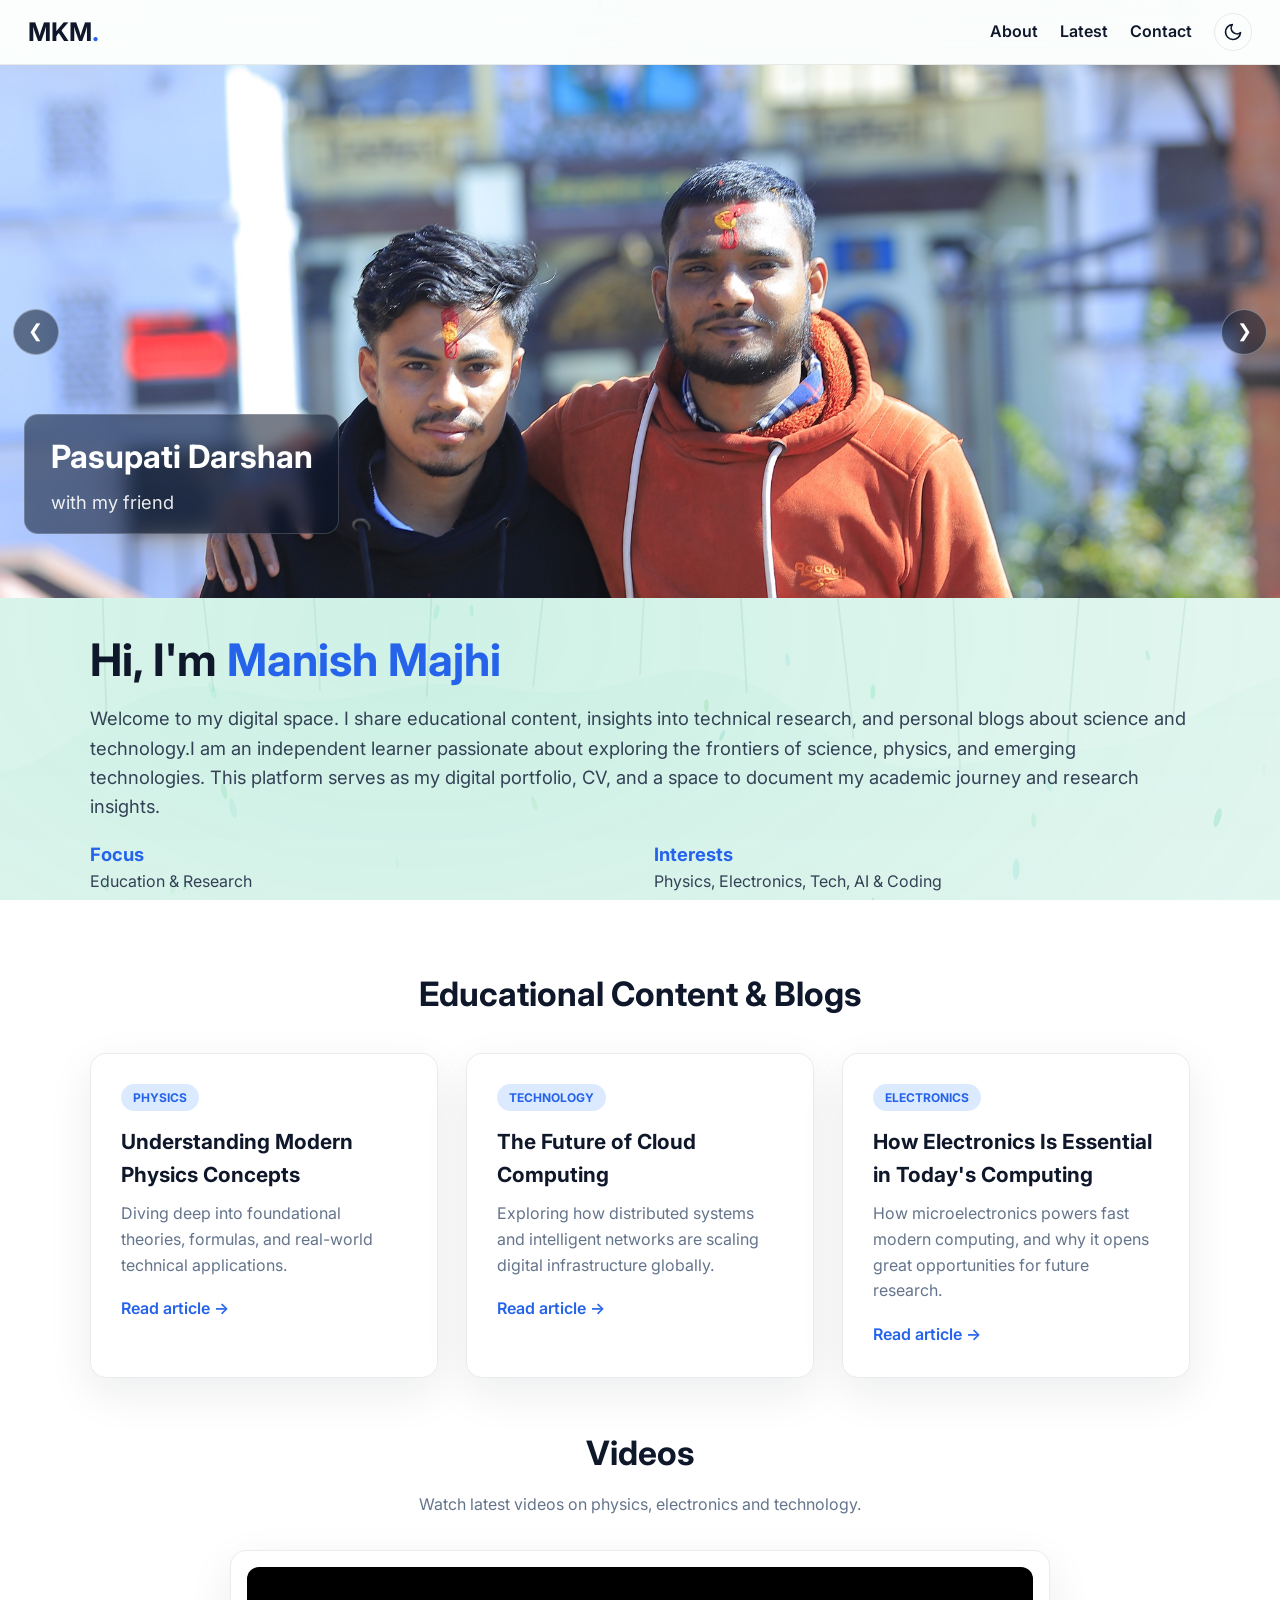
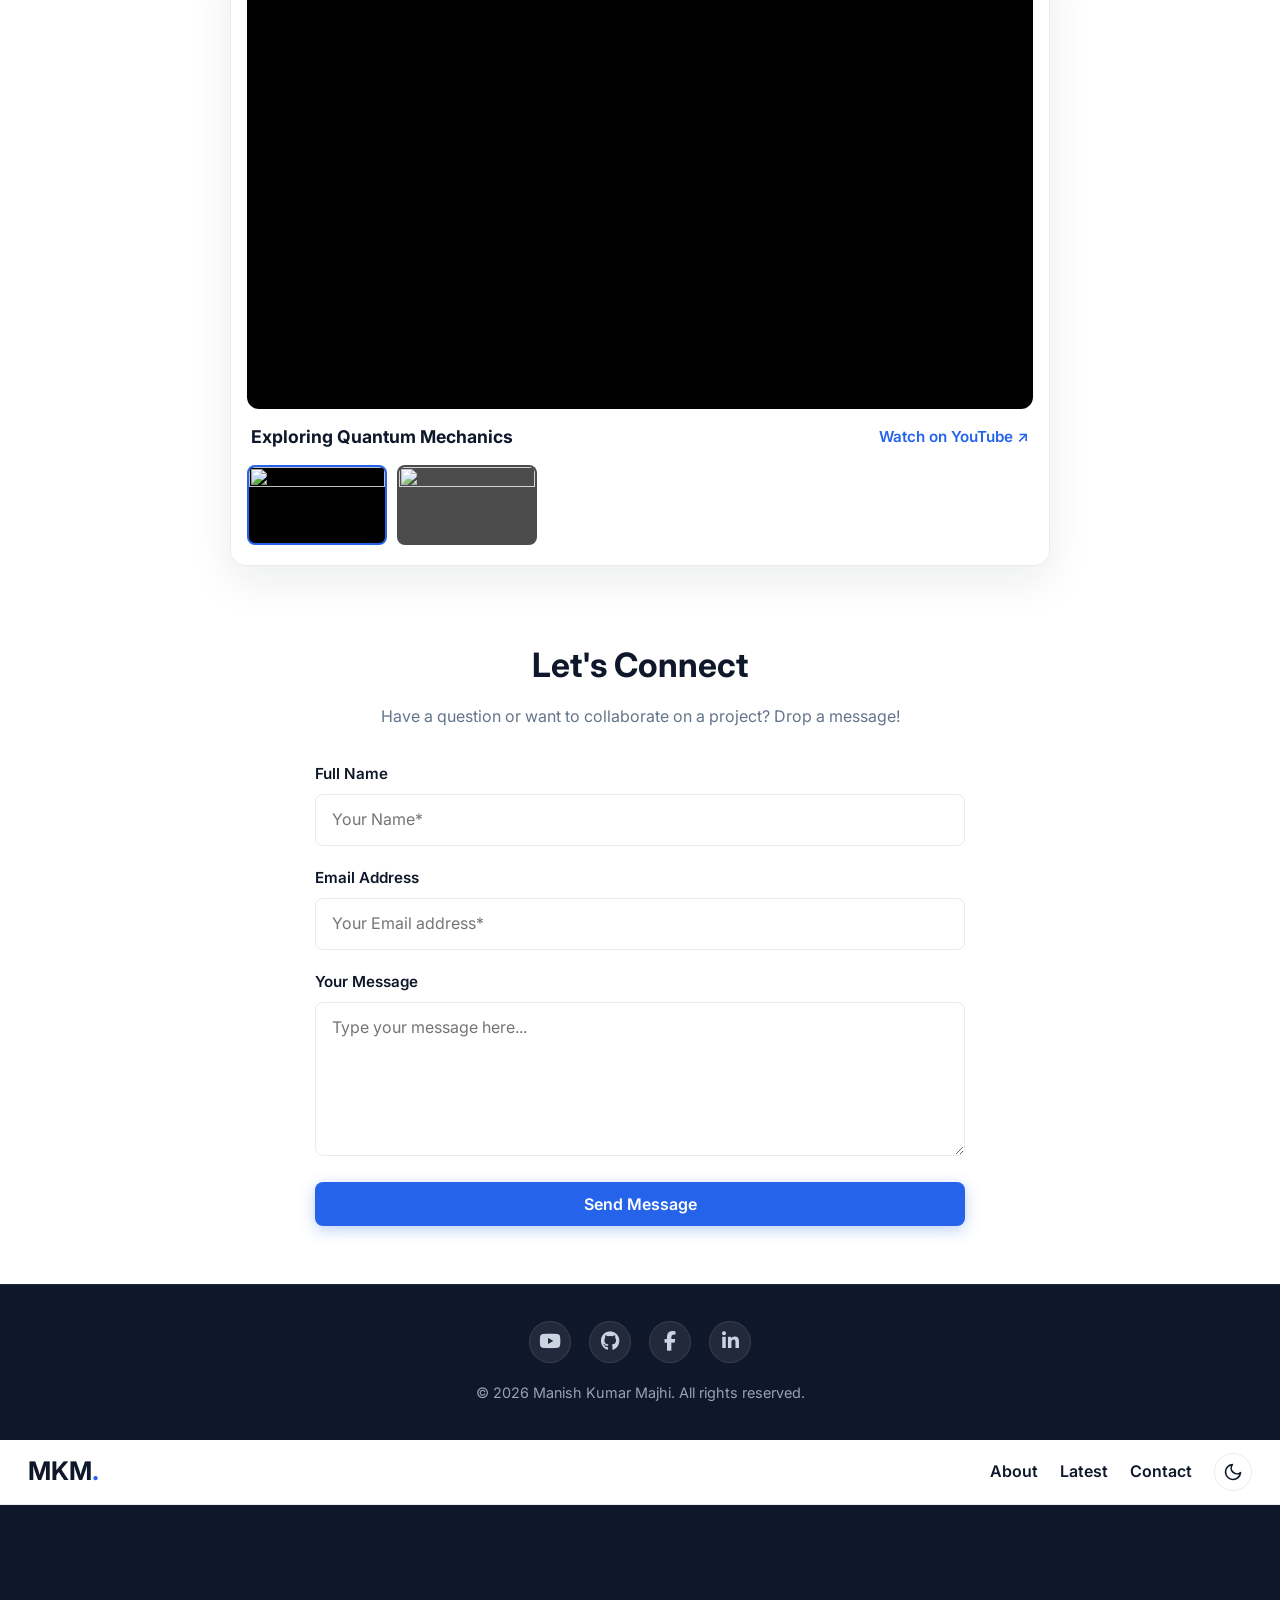
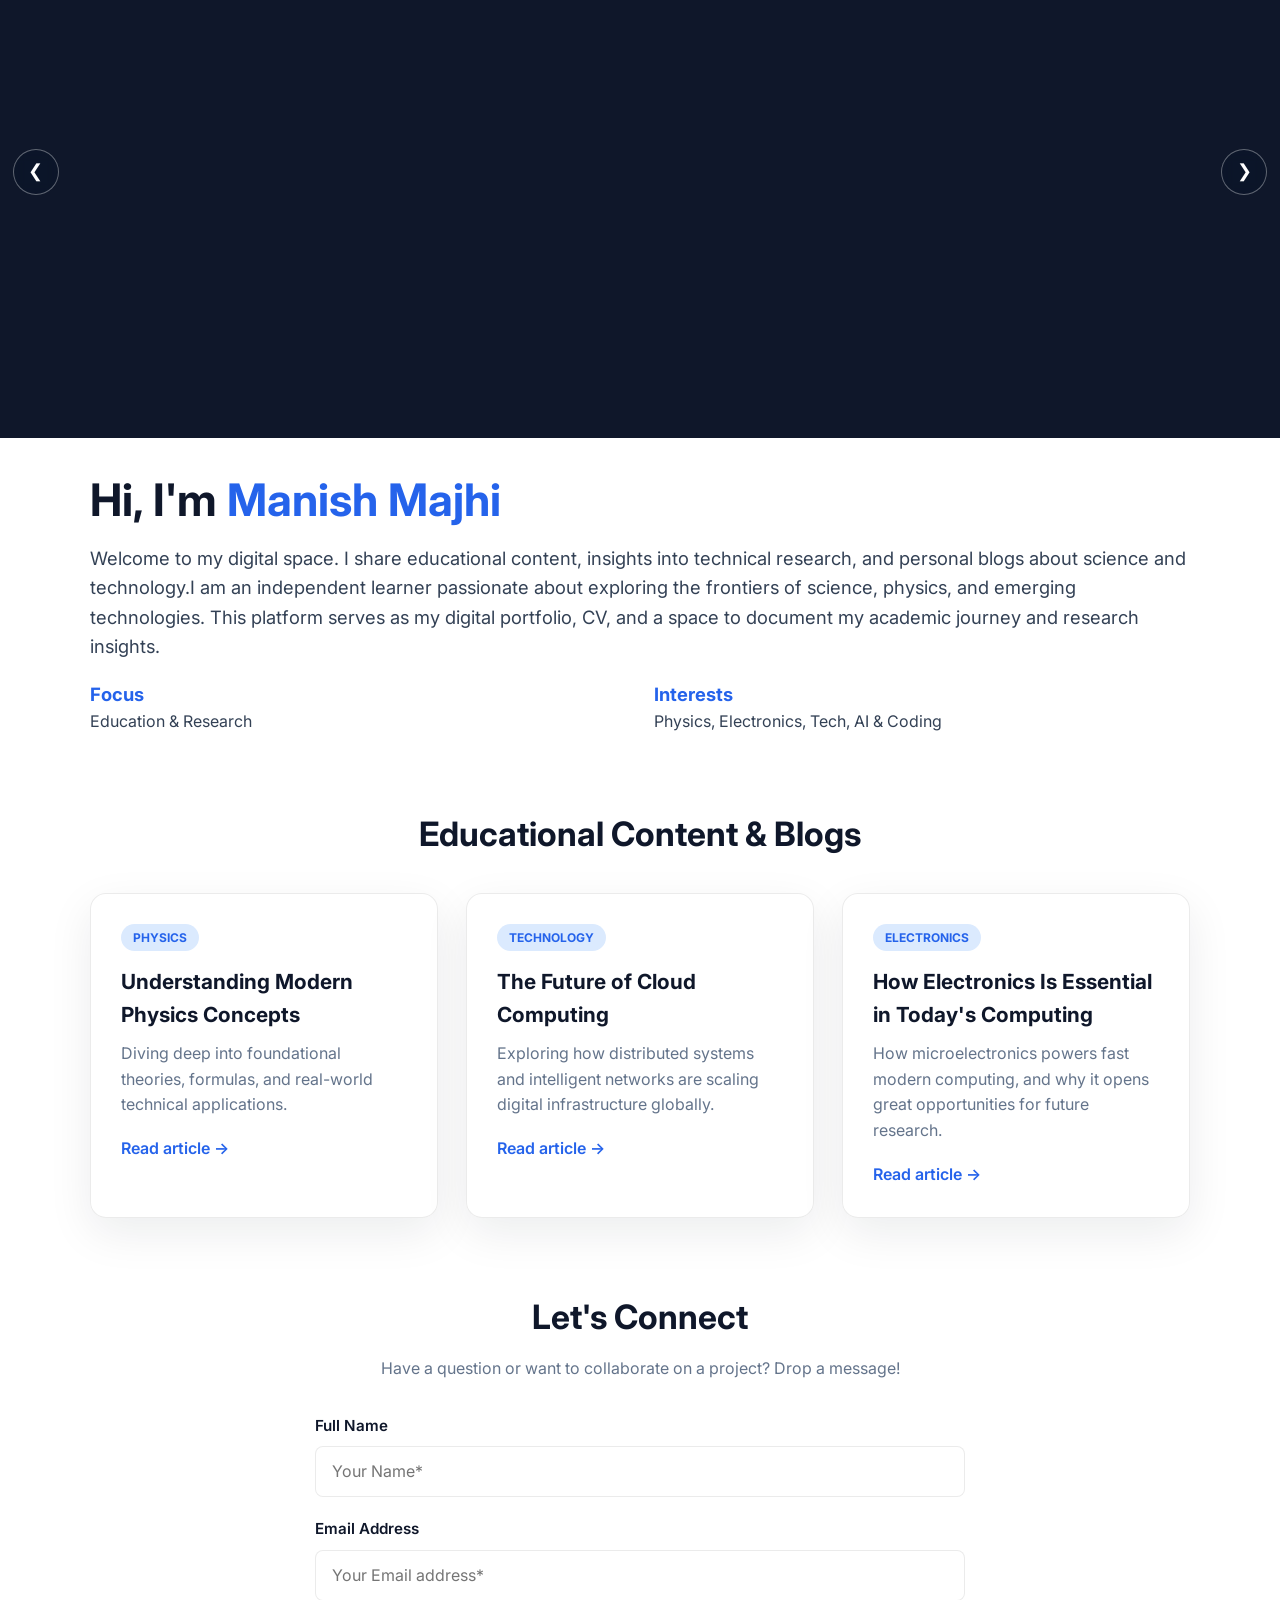
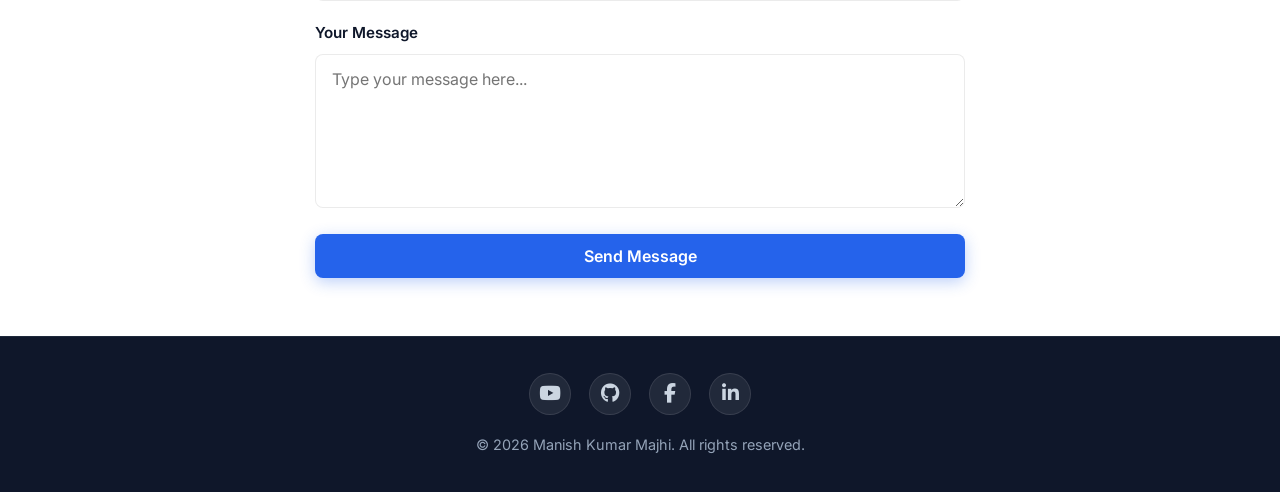
==== commit b21df834: "Merge branch 'main' of https://github.com/Manish8952/Website" ====
--- a/index.html
+++ b/index.html
@@ -1,247 +1,494 @@
-<!DOCTYPE html>
-<html lang="en">
-<head>
-    <meta charset="UTF-8">
-    <meta name="viewport" content="width=device-width, initial-scale=1.0">
-    <title>Manish Majhi</title>
-    <meta name="description" content="Educational content, technical research and blogs on physics, electronics, AI and technology by Manish Kumar Majhi.">
-    <link rel="icon" type="image/png" href="favicon.png">
-
-    <!-- Apply saved theme before first paint (prevents a flash) -->
-    <script>
-        (function () {
-            var t = localStorage.getItem('theme');
-            if (t) document.documentElement.setAttribute('data-theme', t);
-        })();
-    </script>
-
-    <link href="https://fonts.googleapis.com/css2?family=Inter:wght@300;400;600;700&display=swap" rel="stylesheet">
-    <link rel="stylesheet" href="https://cdnjs.cloudflare.com/ajax/libs/font-awesome/6.4.0/css/all.min.css">
-    <link rel="stylesheet" href="style.css">
-</head>
-<body>
-    <canvas id="bg-canvas" aria-hidden="true"></canvas>
-
-    <header class="navbar">
-        <div class="container">
-            <a href="#top" class="logo">MKM<span>.</span></a>
-            <nav aria-label="Main">
-                <ul class="nav-links">
-                    <li><a href="#about" id="about-link">About</a></li>
-                    <li><a href="#latest" id="latest-link">Latest</a></li>
-                    <li><a href="#contact" id="contact-link">Contact</a></li>
-                    <li>
-                        <button id="theme-toggle" class="theme-btn" aria-label="Toggle theme">
-                            <svg class="sun-icon" xmlns="http://www.w3.org/2000/svg" width="20" height="20" viewBox="0 0 24 24" fill="none" stroke="currentColor" stroke-width="2" stroke-linecap="round" stroke-linejoin="round"><circle cx="12" cy="12" r="5"/><line x1="12" y1="1" x2="12" y2="3"/><line x1="12" y1="21" x2="12" y2="23"/><line x1="4.22" y1="4.22" x2="5.64" y2="5.64"/><line x1="18.36" y1="18.36" x2="19.78" y2="19.78"/><line x1="1" y1="12" x2="3" y2="12"/><line x1="21" y1="12" x2="23" y2="12"/><line x1="4.22" y1="19.78" x2="5.64" y2="18.36"/><line x1="18.36" y1="5.64" x2="19.78" y2="4.22"/></svg>
-                            <svg class="moon-icon" xmlns="http://www.w3.org/2000/svg" width="20" height="20" viewBox="0 0 24 24" fill="none" stroke="currentColor" stroke-width="2" stroke-linecap="round" stroke-linejoin="round"><path d="M21 12.79A9 9 0 1 1 11.21 3 7 7 0 0 0 21 12.79z"/></svg>
-                        </button>
-                    </li>
-                </ul>
-            </nav>
-        </div>
-    </header>
-
-    <main id="top">
-            <div class="hero-wrap">
-
-        <div class="hero" aria-label="Featured images">
-            <img class="slide" style="--i:0" src="hero-bg.jpg"  alt="MKM: advancing knowledge in physics, AI and tech"
-                 data-title="Pasupati Darshan" data-text="with my friend" loading="lazy">
-            <img class="slide" style="--i:1" src="hero-bg2.jpg" alt="Soldering a circuit board in an electronics lab" loading="lazy"
-                 data-title="Pasupati Darshan" data-text="with my friend">      
-            <img class="slide" style="--i:2" src="hero-bg3.jpg" alt="Educational content on physics, technology and electronics" loading="lazy"
-                 data-title="Educational Content" data-text="Sharing knowledge through blogs and videos">
-            <img class="slide" style="--i:3" src="hero-bg4.jpg" alt="Microelectronics powering global digital infrastructure" loading="lazy"
-                 data-title="Microelectronics" data-text="Powering global digital infrastructure"> 
-            <img class="slide" style="--i:4" src="hero-bg5.jpg" alt="Microelectronics in today's computing" loading="lazy"
-                  data-title="Microelectronics" data-text="The foundation of today's computing">
-            <img class="slide" style="--i:5" src="hero-bg6.jpg" alt="Scaling digital infrastructure with cloud computing" loading="lazy"
-                 data-title="Cloud Computing" data-text="Scaling digital infrastructure globally">
-        </div>
-
-               <div class="hero-caption" id="hero-caption" hidden>
-            <h2 id="hero-caption-title"></h2>
-            <p id="hero-caption-text"></p>
-        </div>
-
-        <button type="button" class="hero-nav prev" id="hero-prev" aria-label="Previous image">&#10094;</button>
-        <button type="button" class="hero-nav next" id="hero-next" aria-label="Next image">&#10095;</button>
-
-    </div>
-
-        <!-- Greeting + about, all in one card -->
-        <section id="about" class="section intro">
-            <div class="container">
-                <div class="intro-card">
-                    <h1>Hi, I'm <span class="highlight">Manish Majhi</span></h1>
-                    <p>Welcome to my digital space. I share educational content, insights into technical research, and personal blogs about science and technology.I am an independent learner passionate about exploring the frontiers of science, physics, and emerging technologies. This platform serves as my digital portfolio, CV, and a space to document my academic journey and research insights.</p>
-                    <dl class="facts">
-                        <div><dt>Focus</dt><dd>Education &amp; Research</dd></div>
-                        <div><dt>Interests</dt><dd>Physics, Electronics, Tech, AI &amp; Coding</dd></div>
-                    </dl>
-                </div>
-            </div>
-        </section>
-
-        <section id="blog" class="section">
-            <div class="container">
-                <h2 class="section-title">Educational Content &amp; Blogs</h2>
-                <div class="card-grid">
-                    <article class="glass card">
-                        <span class="tag">Physics</span>
-                        <h3>Understanding Modern Physics Concepts</h3>
-                        <p>Diving deep into foundational theories, formulas, and real-world technical applications.</p>
-                        <a href="article.html?id=physics" class="read-more">Read article →</a>
-                    </article>
-                    <article class="glass card">
-                        <span class="tag">Technology</span>
-                        <h3>The Future of Cloud Computing</h3>
-                        <p>Exploring how distributed systems and intelligent networks are scaling digital infrastructure globally.</p>
-                        <a href="article.html?id=cloud" class="read-more">Read article →</a>
-                    </article>
-                    <article class="glass card">
-                        <span class="tag">Electronics</span>
-                        <h3>How Electronics Is Essential in Today's Computing</h3>
-                        <p>How microelectronics powers fast modern computing, and why it opens great opportunities for future research.</p>
-                        <a href="article.html?id=electronics" class="read-more">Read article →</a>
-                    </article>
-                </div>
-            </div>
-        </section>
-
-        <!-- YouTube videos (filled from latest-data.js; hidden when there are none) -->
-        <section id="videos" class="section" hidden>
-            <div class="container">
-                <h2 class="section-title">Videos</h2>
-                <p class="section-sub">Watch latest videos on physics, electronics and technology.</p>
-                <div class="glass video-card">
-                    <div class="video-frame">
-                        <iframe id="video-player" title="YouTube video player" loading="lazy" allowfullscreen referrerpolicy="strict-origin-when-cross-origin"
-                                allow="accelerometer; autoplay; clipboard-write; encrypted-media; gyroscope; picture-in-picture"></iframe>
-                    </div>
-                    <div class="video-meta">
-                        <h3 id="video-title"></h3>
-                        <a id="video-yt" href="#" target="_blank" rel="noopener">Watch on YouTube ↗</a>
-                    </div>
-                    <div id="video-list" class="video-list"></div>
-                </div>
-            </div>
-        </section>
-
-        <section id="contact" class="section">
-            <div class="container form-container">
-                <h2 class="section-title">Let's Connect</h2>
-                <p class="section-sub">Have a question or want to collaborate on a project? Drop a message!</p>
-
-                <form id="contact-form" class="modern-form">
-                    <div class="form-group">
-                        <label for="name">Full Name</label>
-                        <input type="text" id="name" name="name" required placeholder="Your Name*">
-                    </div>
-                    <div class="form-group">
-                        <label for="email">Email Address</label>
-                        <input type="email" id="email" name="email" required placeholder="Your Email address*">
-                    </div>
-                    <div class="form-group">
-                        <label for="message">Your Message</label>
-                        <textarea id="message" name="message" rows="5" required placeholder="Type your message here..."></textarea>
-                    </div>
-                    <input type="checkbox" name="botcheck" tabindex="-1" autocomplete="off" style="display:none">  <!-- spam trap -->
-                    <button type="submit" class="btn btn-primary form-btn">Send Message</button>
-                    <div id="form-status" class="form-status" role="status" aria-live="polite"></div>
-                </form>
-            </div>
-        </section>
-    </main>
-
-    <footer class="footer">
-        <div class="container">
-            <div class="footer-socials">
-                <a href="https://youtube.com" target="_blank" rel="noopener" aria-label="YouTube" class="social-icon yt"><i class="fab fa-youtube"></i></a>
-                <a href="https://github.com/Manish8952" target="_blank" rel="noopener" aria-label="GitHub" class="social-icon gh"><i class="fab fa-github"></i></a>
-                <a href="https://www.facebook.com/manish.majhi.rajdhoob" target="_blank" rel="noopener" aria-label="Facebook" class="social-icon fb"><i class="fab fa-facebook-f"></i></a>
-                <a href="https://www.linkedin.com/in/manish-kumar-majhi" target="_blank" rel="noopener" aria-label="LinkedIn" class="social-icon li"><i class="fab fa-linkedin-in"></i></a>
-            </div>
-            <p>&copy; 2026 Manish Kumar Majhi. All rights reserved.</p>
-        </div>
-    </footer>
-
-    <!-- About: full-page view, opens when "About" is clicked -->
-    <dialog id="about-dialog" class="about-page" aria-labelledby="about-title">
-        <button type="button" class="about-close" aria-label="Close">&times;</button>
-        <div class="latest-wrap">
-            <header class="about-hero">
-                <img class="about-photo" src="profile.jpg" alt="Manish Kumar Majhi"
-                     onerror="this.style.display='none';this.nextElementSibling.style.display='flex'">
-                <div class="about-photo about-initials" style="display:none">MKM</div>
-                <span class="latest-pill">About me</span>
-                <h2 id="about-title">Manish Kumar Majhi</h2>
-                <p class="about-role">Physics student &middot; Saptari, Nepal</p>
-            </header>
-
-            <section class="l-card about-story">
-                <h3>My story</h3>
-                <p class="about-lead">Hey, it's Manish Majhi, a dedicated Physics major from Saptari, a rural and Beautiful district in eastern Nepal.</p>
-                <p>Raised in a resource-limited environment, I have faced significant financial and educational hurdles. However, my deep-seated passion for physics, modern technology, and electronics drives me forward.Currently pursuing my Bachelor of Science, I am working tirelessly to bridge the gap between my circumstances and my ambitions.Through self-directed learning and unrelenting hard work, I am determined to master these fields, overcome systemic barriers, and harness technology and scientific innovation to shape a brighter future for myself and my community.</p>
-            </section>
-
-            <div class="latest-cols">
-                <section class="l-card">
-                    <h3>Focus</h3>
-                    <p>Education &amp; Research</p>
-                </section>
-                <section class="l-card">
-                    <h3>Interests</h3>
-                    <div class="chips"><span>Physics</span><span>Electronics</span><span>Tech</span><span>AI</span><span>Coding</span></div>
-                </section>
-            </div>
-        </div>
-    </dialog>
-
-    <!-- Contact full-page view: opens when "Contact" is clicked -->
-    <dialog id="contact-dialog" class="contact-page" data-map-query="Mahendra Bindeswari Multiple Campus, Rajbiraj, Nepal" aria-labelledby="contact-title">
-        <button type="button" class="contact-close" aria-label="Close">&times;</button>
-        <iframe id="contact-map" class="contact-map" title="My location on Google Maps" loading="lazy" referrerpolicy="no-referrer-when-downgrade" allowfullscreen></iframe>
-        <div class="contact-details">
-            <h2 id="contact-title">Contact</h2>
-            <ul class="contact-list">
-                <li>
-                    <span class="ci"><i class="fas fa-envelope"></i></span>
-                    <div><strong>Email</strong><a href="mailto:Manish.815202@mbmc.tu.edu.np">Manish.815202@mbmc.tu.edu.np</a></div>
-                </li>
-                <li>
-                    <span class="ci"><i class="fas fa-location-dot"></i></span>
-                    <div><strong>Address</strong><span>Near Mahendra Bindeswari Multiple Campus, Rajbiraj, Saptari, Nepal</span></div>
-                </li>
-            </ul>
-            <div class="hero-buttons">
-                <a id="contact-maps-link" class="btn btn-primary" href="#" target="_blank" rel="noopener">Open in Google Maps</a>
-                <a id="contact-form-link" class="btn btn-secondary" href="#contact">Send a message instead</a>
-            </div>
-        </div>
-    </dialog>
-
-    <!-- Latest: full-page view, content comes from latest-data.js -->
-    <dialog id="latest-dialog" class="latest-page" aria-labelledby="latest-title">
-        <button type="button" class="latest-close" aria-label="Close">&times;</button>
-        <div class="latest-wrap">
-            <header class="latest-head">
-                <span class="latest-pill">Latest</span>
-                <h2 id="latest-title">What I'm working on</h2>
-                <p>Daily updates, current projects and what's coming next.</p>
-                <small id="latest-updated"></small>
-            </header>
-            <div id="latest-announce"></div>
-            <div class="latest-cols">
-                <section id="sec-current"><h3>Currently working on</h3><div id="latest-current" class="l-stack"></div></section>
-                <section id="sec-upcoming"><h3>Coming up</h3><ol id="latest-upcoming" class="l-timeline"></ol></section>
-            </div>
-            <section id="sec-feed"><h3>Daily updates</h3><div id="latest-feed" class="l-stack"></div></section>
-        </div>
-    </dialog>
-
-    <script src="latest-data.js"></script>
-    <script src="script.js"></script>
-    <script src="background.js" defer></script>
-</body>
-</html>
+<!DOCTYPE html>
+<html lang="en">
+<head>
+    <meta charset="UTF-8">
+    <meta name="viewport" content="width=device-width, initial-scale=1.0">
+    <title>Manish Majhi</title>
+    <meta name="description" content="Educational content, technical research and blogs on physics, electronics, AI and technology by Manish Kumar Majhi.">
+    <link rel="icon" type="image/png" href="favicon.png">
+
+    <!-- Apply saved theme before first paint (prevents a flash) -->
+    <script>
+        (function () {
+            var t = localStorage.getItem('theme');
+            if (t) document.documentElement.setAttribute('data-theme', t);
+        })();
+    </script>
+
+    <link href="https://fonts.googleapis.com/css2?family=Inter:wght@300;400;600;700&display=swap" rel="stylesheet">
+    <link rel="stylesheet" href="https://cdnjs.cloudflare.com/ajax/libs/font-awesome/6.4.0/css/all.min.css">
+    <link rel="stylesheet" href="style.css">
+</head>
+<body>
+    <canvas id="bg-canvas" aria-hidden="true"></canvas>
+
+    <header class="navbar">
+        <div class="container">
+            <a href="#top" class="logo">MKM<span>.</span></a>
+            <nav aria-label="Main">
+                <ul class="nav-links">
+                    <li><a href="#about" id="about-link">About</a></li>
+                    <li><a href="#latest" id="latest-link">Latest</a></li>
+                    <li><a href="#contact" id="contact-link">Contact</a></li>
+                    <li>
+                        <button id="theme-toggle" class="theme-btn" aria-label="Toggle theme">
+                            <svg class="sun-icon" xmlns="http://www.w3.org/2000/svg" width="20" height="20" viewBox="0 0 24 24" fill="none" stroke="currentColor" stroke-width="2" stroke-linecap="round" stroke-linejoin="round"><circle cx="12" cy="12" r="5"/><line x1="12" y1="1" x2="12" y2="3"/><line x1="12" y1="21" x2="12" y2="23"/><line x1="4.22" y1="4.22" x2="5.64" y2="5.64"/><line x1="18.36" y1="18.36" x2="19.78" y2="19.78"/><line x1="1" y1="12" x2="3" y2="12"/><line x1="21" y1="12" x2="23" y2="12"/><line x1="4.22" y1="19.78" x2="5.64" y2="18.36"/><line x1="18.36" y1="5.64" x2="19.78" y2="4.22"/></svg>
+                            <svg class="moon-icon" xmlns="http://www.w3.org/2000/svg" width="20" height="20" viewBox="0 0 24 24" fill="none" stroke="currentColor" stroke-width="2" stroke-linecap="round" stroke-linejoin="round"><path d="M21 12.79A9 9 0 1 1 11.21 3 7 7 0 0 0 21 12.79z"/></svg>
+                        </button>
+                    </li>
+                </ul>
+            </nav>
+        </div>
+    </header>
+
+    <main id="top">
+            <div class="hero-wrap">
+
+        <div class="hero" aria-label="Featured images">
+            <img class="slide" style="--i:0" src="hero-bg.jpg"  alt="MKM: advancing knowledge in physics, AI and tech"
+                 data-title="Pasupati Darshan" data-text="with my friend" loading="lazy">
+            <img class="slide" style="--i:1" src="hero-bg2.jpg" alt="Soldering a circuit board in an electronics lab" loading="lazy"
+                 data-title="Pasupati Darshan" data-text="with my friend">      
+            <img class="slide" style="--i:2" src="hero-bg3.jpg" alt="Educational content on physics, technology and electronics" loading="lazy"
+                 data-title="Educational Content" data-text="Sharing knowledge through blogs and videos">
+            <img class="slide" style="--i:3" src="hero-bg4.jpg" alt="Microelectronics powering global digital infrastructure" loading="lazy"
+                 data-title="Microelectronics" data-text="Powering global digital infrastructure"> 
+            <img class="slide" style="--i:4" src="hero-bg5.jpg" alt="Microelectronics in today's computing" loading="lazy"
+                  data-title="Microelectronics" data-text="The foundation of today's computing">
+            <img class="slide" style="--i:5" src="hero-bg6.jpg" alt="Scaling digital infrastructure with cloud computing" loading="lazy"
+                 data-title="Cloud Computing" data-text="Scaling digital infrastructure globally">
+        </div>
+
+               <div class="hero-caption" id="hero-caption" hidden>
+            <h2 id="hero-caption-title"></h2>
+            <p id="hero-caption-text"></p>
+        </div>
+
+        <button type="button" class="hero-nav prev" id="hero-prev" aria-label="Previous image">&#10094;</button>
+        <button type="button" class="hero-nav next" id="hero-next" aria-label="Next image">&#10095;</button>
+
+    </div>
+
+        <!-- Greeting + about, all in one card -->
+        <section id="about" class="section intro">
+            <div class="container">
+                <div class="intro-card">
+                    <h1>Hi, I'm <span class="highlight">Manish Majhi</span></h1>
+                    <p>Welcome to my digital space. I share educational content, insights into technical research, and personal blogs about science and technology.I am an independent learner passionate about exploring the frontiers of science, physics, and emerging technologies. This platform serves as my digital portfolio, CV, and a space to document my academic journey and research insights.</p>
+                    <dl class="facts">
+                        <div><dt>Focus</dt><dd>Education &amp; Research</dd></div>
+                        <div><dt>Interests</dt><dd>Physics, Electronics, Tech, AI &amp; Coding</dd></div>
+                    </dl>
+                </div>
+            </div>
+        </section>
+
+        <section id="blog" class="section">
+            <div class="container">
+                <h2 class="section-title">Educational Content &amp; Blogs</h2>
+                <div class="card-grid">
+                    <article class="glass card">
+                        <span class="tag">Physics</span>
+                        <h3>Understanding Modern Physics Concepts</h3>
+                        <p>Diving deep into foundational theories, formulas, and real-world technical applications.</p>
+                        <a href="article.html?id=physics" class="read-more">Read article →</a>
+                    </article>
+                    <article class="glass card">
+                        <span class="tag">Technology</span>
+                        <h3>The Future of Cloud Computing</h3>
+                        <p>Exploring how distributed systems and intelligent networks are scaling digital infrastructure globally.</p>
+                        <a href="article.html?id=cloud" class="read-more">Read article →</a>
+                    </article>
+                    <article class="glass card">
+                        <span class="tag">Electronics</span>
+                        <h3>How Electronics Is Essential in Today's Computing</h3>
+                        <p>How microelectronics powers fast modern computing, and why it opens great opportunities for future research.</p>
+                        <a href="article.html?id=electronics" class="read-more">Read article →</a>
+                    </article>
+                </div>
+            </div>
+        </section>
+
+        <!-- YouTube videos (filled from latest-data.js; hidden when there are none) -->
+        <section id="videos" class="section" hidden>
+            <div class="container">
+                <h2 class="section-title">Videos</h2>
+                <p class="section-sub">Watch latest videos on physics, electronics and technology.</p>
+                <div class="glass video-card">
+                    <div class="video-frame">
+                        <iframe id="video-player" title="YouTube video player" loading="lazy" allowfullscreen referrerpolicy="strict-origin-when-cross-origin"
+                                allow="accelerometer; autoplay; clipboard-write; encrypted-media; gyroscope; picture-in-picture"></iframe>
+                    </div>
+                    <div class="video-meta">
+                        <h3 id="video-title"></h3>
+                        <a id="video-yt" href="#" target="_blank" rel="noopener">Watch on YouTube ↗</a>
+                    </div>
+                    <div id="video-list" class="video-list"></div>
+                </div>
+            </div>
+        </section>
+
+        <section id="contact" class="section">
+            <div class="container form-container">
+                <h2 class="section-title">Let's Connect</h2>
+                <p class="section-sub">Have a question or want to collaborate on a project? Drop a message!</p>
+
+                <form id="contact-form" class="modern-form">
+                    <div class="form-group">
+                        <label for="name">Full Name</label>
+                        <input type="text" id="name" name="name" required placeholder="Your Name*">
+                    </div>
+                    <div class="form-group">
+                        <label for="email">Email Address</label>
+                        <input type="email" id="email" name="email" required placeholder="Your Email address*">
+                    </div>
+                    <div class="form-group">
+                        <label for="message">Your Message</label>
+                        <textarea id="message" name="message" rows="5" required placeholder="Type your message here..."></textarea>
+                    </div>
+                    <input type="checkbox" name="botcheck" tabindex="-1" autocomplete="off" style="display:none">  <!-- spam trap -->
+                    <button type="submit" class="btn btn-primary form-btn">Send Message</button>
+                    <div id="form-status" class="form-status" role="status" aria-live="polite"></div>
+                </form>
+            </div>
+        </section>
+    </main>
+
+    <footer class="footer">
+        <div class="container">
+            <div class="footer-socials">
+                <a href="https://youtube.com" target="_blank" rel="noopener" aria-label="YouTube" class="social-icon yt"><i class="fab fa-youtube"></i></a>
+                <a href="https://github.com/Manish8952" target="_blank" rel="noopener" aria-label="GitHub" class="social-icon gh"><i class="fab fa-github"></i></a>
+                <a href="https://www.facebook.com/manish.majhi.rajdhoob" target="_blank" rel="noopener" aria-label="Facebook" class="social-icon fb"><i class="fab fa-facebook-f"></i></a>
+                <a href="https://www.linkedin.com/in/manish-kumar-majhi" target="_blank" rel="noopener" aria-label="LinkedIn" class="social-icon li"><i class="fab fa-linkedin-in"></i></a>
+            </div>
+            <p>&copy; 2026 Manish Kumar Majhi. All rights reserved.</p>
+        </div>
+    </footer>
+
+    <!-- About: full-page view, opens when "About" is clicked -->
+    <dialog id="about-dialog" class="about-page" aria-labelledby="about-title">
+        <button type="button" class="about-close" aria-label="Close">&times;</button>
+        <div class="latest-wrap">
+            <header class="about-hero">
+                <img class="about-photo" src="profile.jpg" alt="Manish Kumar Majhi"
+                     onerror="this.style.display='none';this.nextElementSibling.style.display='flex'">
+                <div class="about-photo about-initials" style="display:none">MKM</div>
+                <span class="latest-pill">About me</span>
+                <h2 id="about-title">Manish Kumar Majhi</h2>
+                <p class="about-role">Physics student &middot; Saptari, Nepal</p>
+            </header>
+
+            <section class="l-card about-story">
+                <h3>My story</h3>
+                <p class="about-lead">Hey, it's Manish Majhi, a dedicated Physics major from Saptari, a rural and Beautiful district in eastern Nepal.</p>
+                <p>Raised in a resource-limited environment, I have faced significant financial and educational hurdles. However, my deep-seated passion for physics, modern technology, and electronics drives me forward.Currently pursuing my Bachelor of Science, I am working tirelessly to bridge the gap between my circumstances and my ambitions.Through self-directed learning and unrelenting hard work, I am determined to master these fields, overcome systemic barriers, and harness technology and scientific innovation to shape a brighter future for myself and my community.</p>
+            </section>
+
+            <div class="latest-cols">
+                <section class="l-card">
+                    <h3>Focus</h3>
+                    <p>Education &amp; Research</p>
+                </section>
+                <section class="l-card">
+                    <h3>Interests</h3>
+                    <div class="chips"><span>Physics</span><span>Electronics</span><span>Tech</span><span>AI</span><span>Coding</span></div>
+                </section>
+            </div>
+        </div>
+    </dialog>
+
+    <!-- Contact full-page view: opens when "Contact" is clicked -->
+    <dialog id="contact-dialog" class="contact-page" data-map-query="Mahendra Bindeswari Multiple Campus, Rajbiraj, Nepal" aria-labelledby="contact-title">
+        <button type="button" class="contact-close" aria-label="Close">&times;</button>
+        <iframe id="contact-map" class="contact-map" title="My location on Google Maps" loading="lazy" referrerpolicy="no-referrer-when-downgrade" allowfullscreen></iframe>
+        <div class="contact-details">
+            <h2 id="contact-title">Contact</h2>
+            <ul class="contact-list">
+                <li>
+                    <span class="ci"><i class="fas fa-envelope"></i></span>
+                    <div><strong>Email</strong><a href="mailto:Manish.815202@mbmc.tu.edu.np">Manish.815202@mbmc.tu.edu.np</a></div>
+                </li>
+                <li>
+                    <span class="ci"><i class="fas fa-location-dot"></i></span>
+                    <div><strong>Address</strong><span>Near Mahendra Bindeswari Multiple Campus, Rajbiraj, Saptari, Nepal</span></div>
+                </li>
+            </ul>
+            <div class="hero-buttons">
+                <a id="contact-maps-link" class="btn btn-primary" href="#" target="_blank" rel="noopener">Open in Google Maps</a>
+                <a id="contact-form-link" class="btn btn-secondary" href="#contact">Send a message instead</a>
+            </div>
+        </div>
+    </dialog>
+
+    <!-- Latest: full-page view, content comes from latest-data.js -->
+    <dialog id="latest-dialog" class="latest-page" aria-labelledby="latest-title">
+        <button type="button" class="latest-close" aria-label="Close">&times;</button>
+        <div class="latest-wrap">
+            <header class="latest-head">
+                <span class="latest-pill">Latest</span>
+                <h2 id="latest-title">What I'm working on</h2>
+                <p>Daily updates, current projects and what's coming next.</p>
+                <small id="latest-updated"></small>
+            </header>
+            <div id="latest-announce"></div>
+            <div class="latest-cols">
+                <section id="sec-current"><h3>Currently working on</h3><div id="latest-current" class="l-stack"></div></section>
+                <section id="sec-upcoming"><h3>Coming up</h3><ol id="latest-upcoming" class="l-timeline"></ol></section>
+            </div>
+            <section id="sec-feed"><h3>Daily updates</h3><div id="latest-feed" class="l-stack"></div></section>
+        </div>
+    </dialog>
+
+    <script src="latest-data.js"></script>
+    <script src="script.js"></script>
+    <script src="background.js" defer></script>
+</body>
+</html>
+<!DOCTYPE html>
+<html lang="en">
+<head>
+    <meta charset="UTF-8">
+    <meta name="viewport" content="width=device-width, initial-scale=1.0">
+    <title>Manish Majhi</title>
+    <meta name="description" content="Educational content, technical research and blogs on physics, electronics, AI and technology by Manish Kumar Majhi.">
+    <link rel="icon" type="image/png" href="favicon.png">
+
+    <!-- Apply saved theme before first paint (prevents a flash) -->
+    <script>
+        (function () {
+            var t = localStorage.getItem('theme');
+            if (t) document.documentElement.setAttribute('data-theme', t);
+        })();
+    </script>
+
+    <link href="https://fonts.googleapis.com/css2?family=Inter:wght@300;400;600;700&display=swap" rel="stylesheet">
+    <link rel="stylesheet" href="https://cdnjs.cloudflare.com/ajax/libs/font-awesome/6.4.0/css/all.min.css">
+    <link rel="stylesheet" href="style.css">
+</head>
+<body>
+    <canvas id="bg-canvas" aria-hidden="true"></canvas>
+
+    <header class="navbar">
+        <div class="container">
+            <a href="#top" class="logo">MKM<span>.</span></a>
+            <nav aria-label="Main">
+                <ul class="nav-links">
+                    <li><a href="#about" id="about-link">About</a></li>
+                    <li><a href="#latest" id="latest-link">Latest</a></li>
+                    <li><a href="#contact" id="contact-link">Contact</a></li>
+                    <li>
+                        <button id="theme-toggle" class="theme-btn" aria-label="Toggle theme">
+                            <svg class="sun-icon" xmlns="http://www.w3.org/2000/svg" width="20" height="20" viewBox="0 0 24 24" fill="none" stroke="currentColor" stroke-width="2" stroke-linecap="round" stroke-linejoin="round"><circle cx="12" cy="12" r="5"/><line x1="12" y1="1" x2="12" y2="3"/><line x1="12" y1="21" x2="12" y2="23"/><line x1="4.22" y1="4.22" x2="5.64" y2="5.64"/><line x1="18.36" y1="18.36" x2="19.78" y2="19.78"/><line x1="1" y1="12" x2="3" y2="12"/><line x1="21" y1="12" x2="23" y2="12"/><line x1="4.22" y1="19.78" x2="5.64" y2="18.36"/><line x1="18.36" y1="5.64" x2="19.78" y2="4.22"/></svg>
+                            <svg class="moon-icon" xmlns="http://www.w3.org/2000/svg" width="20" height="20" viewBox="0 0 24 24" fill="none" stroke="currentColor" stroke-width="2" stroke-linecap="round" stroke-linejoin="round"><path d="M21 12.79A9 9 0 1 1 11.21 3 7 7 0 0 0 21 12.79z"/></svg>
+                        </button>
+                    </li>
+                </ul>
+            </nav>
+        </div>
+    </header>
+
+    <main id="top">
+            <div class="hero-wrap">
+
+        <div class="hero" aria-label="Featured images">
+            <img class="slide" style="--i:0" src="hero-bg.jpg"  alt="MKM: advancing knowledge in physics, AI and tech"
+                 data-title="Pasupati Darshan" data-text="with my friend" loading="lazy">
+            <img class="slide" style="--i:1" src="hero-bg2.jpg" alt="Soldering a circuit board in an electronics lab" loading="lazy"
+                 data-title="Pasupati Darshan" data-text="with my friend">      
+            <img class="slide" style="--i:2" src="hero-bg3.jpg" alt="Educational content on physics, technology and electronics" loading="lazy"
+                 data-title="Educational Content" data-text="Sharing knowledge through blogs and videos">
+            <img class="slide" style="--i:3" src="hero-bg4.jpg" alt="Microelectronics powering global digital infrastructure" loading="lazy"
+                 data-title="Microelectronics" data-text="Powering global digital infrastructure"> 
+            <img class="slide" style="--i:4" src="hero-bg5.jpg" alt="Microelectronics in today's computing" loading="lazy"
+                  data-title="Microelectronics" data-text="The foundation of today's computing">
+            <img class="slide" style="--i:5" src="hero-bg6.jpg" alt="Scaling digital infrastructure with cloud computing" loading="lazy"
+                 data-title="Cloud Computing" data-text="Scaling digital infrastructure globally">
+        </div>
+
+               <div class="hero-caption" id="hero-caption" hidden>
+            <h2 id="hero-caption-title"></h2>
+            <p id="hero-caption-text"></p>
+        </div>
+
+        <button type="button" class="hero-nav prev" id="hero-prev" aria-label="Previous image">&#10094;</button>
+        <button type="button" class="hero-nav next" id="hero-next" aria-label="Next image">&#10095;</button>
+
+    </div>
+
+        <!-- Greeting + about, all in one card -->
+        <section id="about" class="section intro">
+            <div class="container">
+                <div class="intro-card">
+                    <h1>Hi, I'm <span class="highlight">Manish Majhi</span></h1>
+                    <p>Welcome to my digital space. I share educational content, insights into technical research, and personal blogs about science and technology.I am an independent learner passionate about exploring the frontiers of science, physics, and emerging technologies. This platform serves as my digital portfolio, CV, and a space to document my academic journey and research insights.</p>
+                    <dl class="facts">
+                        <div><dt>Focus</dt><dd>Education &amp; Research</dd></div>
+                        <div><dt>Interests</dt><dd>Physics, Electronics, Tech, AI &amp; Coding</dd></div>
+                    </dl>
+                </div>
+            </div>
+        </section>
+
+        <section id="blog" class="section">
+            <div class="container">
+                <h2 class="section-title">Educational Content &amp; Blogs</h2>
+                <div class="card-grid">
+                    <article class="glass card">
+                        <span class="tag">Physics</span>
+                        <h3>Understanding Modern Physics Concepts</h3>
+                        <p>Diving deep into foundational theories, formulas, and real-world technical applications.</p>
+                        <a href="article.html?id=physics" class="read-more">Read article →</a>
+                    </article>
+                    <article class="glass card">
+                        <span class="tag">Technology</span>
+                        <h3>The Future of Cloud Computing</h3>
+                        <p>Exploring how distributed systems and intelligent networks are scaling digital infrastructure globally.</p>
+                        <a href="article.html?id=cloud" class="read-more">Read article →</a>
+                    </article>
+                    <article class="glass card">
+                        <span class="tag">Electronics</span>
+                        <h3>How Electronics Is Essential in Today's Computing</h3>
+                        <p>How microelectronics powers fast modern computing, and why it opens great opportunities for future research.</p>
+                        <a href="article.html?id=electronics" class="read-more">Read article →</a>
+                    </article>
+                </div>
+            </div>
+        </section>
+
+        <!-- YouTube videos (filled from latest-data.js; hidden when there are none) -->
+        <section id="videos" class="section" hidden>
+            <div class="container">
+                <h2 class="section-title">Videos</h2>
+                <p class="section-sub">Watch latest videos on physics, electronics and technology.</p>
+                <div class="glass video-card">
+                    <div class="video-frame">
+                        <iframe id="video-player" title="YouTube video player" loading="lazy" allowfullscreen referrerpolicy="strict-origin-when-cross-origin"
+                                allow="accelerometer; autoplay; clipboard-write; encrypted-media; gyroscope; picture-in-picture"></iframe>
+                    </div>
+                    <div class="video-meta">
+                        <h3 id="video-title"></h3>
+                        <a id="video-yt" href="#" target="_blank" rel="noopener">Watch on YouTube ↗</a>
+                    </div>
+                    <div id="video-list" class="video-list"></div>
+                </div>
+            </div>
+        </section>
+
+        <section id="contact" class="section">
+            <div class="container form-container">
+                <h2 class="section-title">Let's Connect</h2>
+                <p class="section-sub">Have a question or want to collaborate on a project? Drop a message!</p>
+
+                <form id="contact-form" class="modern-form">
+                    <div class="form-group">
+                        <label for="name">Full Name</label>
+                        <input type="text" id="name" name="name" required placeholder="Your Name*">
+                    </div>
+                    <div class="form-group">
+                        <label for="email">Email Address</label>
+                        <input type="email" id="email" name="email" required placeholder="Your Email address*">
+                    </div>
+                    <div class="form-group">
+                        <label for="message">Your Message</label>
+                        <textarea id="message" name="message" rows="5" required placeholder="Type your message here..."></textarea>
+                    </div>
+                    <input type="checkbox" name="botcheck" tabindex="-1" autocomplete="off" style="display:none">  <!-- spam trap -->
+                    <button type="submit" class="btn btn-primary form-btn">Send Message</button>
+                    <div id="form-status" class="form-status" role="status" aria-live="polite"></div>
+                </form>
+            </div>
+        </section>
+    </main>
+
+    <footer class="footer">
+        <div class="container">
+            <div class="footer-socials">
+                <a href="https://youtube.com" target="_blank" rel="noopener" aria-label="YouTube" class="social-icon yt"><i class="fab fa-youtube"></i></a>
+                <a href="https://github.com/Manish8952" target="_blank" rel="noopener" aria-label="GitHub" class="social-icon gh"><i class="fab fa-github"></i></a>
+                <a href="https://www.facebook.com/manish.majhi.rajdhoob" target="_blank" rel="noopener" aria-label="Facebook" class="social-icon fb"><i class="fab fa-facebook-f"></i></a>
+                <a href="https://www.linkedin.com/in/manish-kumar-majhi" target="_blank" rel="noopener" aria-label="LinkedIn" class="social-icon li"><i class="fab fa-linkedin-in"></i></a>
+            </div>
+            <p>&copy; 2026 Manish Kumar Majhi. All rights reserved.</p>
+        </div>
+    </footer>
+
+    <!-- About: full-page view, opens when "About" is clicked -->
+    <dialog id="about-dialog" class="about-page" aria-labelledby="about-title">
+        <button type="button" class="about-close" aria-label="Close">&times;</button>
+        <div class="latest-wrap">
+            <header class="about-hero">
+                <img class="about-photo" src="profile.jpg" alt="Manish Kumar Majhi"
+                     onerror="this.style.display='none';this.nextElementSibling.style.display='flex'">
+                <div class="about-photo about-initials" style="display:none">MKM</div>
+                <span class="latest-pill">About me</span>
+                <h2 id="about-title">Manish Kumar Majhi</h2>
+                <p class="about-role">Physics student &middot; Saptari, Nepal</p>
+            </header>
+
+            <section class="l-card about-story">
+                <h3>My story</h3>
+                <p class="about-lead">Hey, it's Manish Majhi, a dedicated Physics major from Saptari, a rural and Beautiful district in eastern Nepal.</p>
+                <p>Raised in a resource-limited environment, I have faced significant financial and educational hurdles. However, my deep-seated passion for physics, modern technology, and electronics drives me forward.Currently pursuing my Bachelor of Science, I am working tirelessly to bridge the gap between my circumstances and my ambitions.Through self-directed learning and unrelenting hard work, I am determined to master these fields, overcome systemic barriers, and harness technology and scientific innovation to shape a brighter future for myself and my community.</p>
+            </section>
+
+            <div class="latest-cols">
+                <section class="l-card">
+                    <h3>Focus</h3>
+                    <p>Education &amp; Research</p>
+                </section>
+                <section class="l-card">
+                    <h3>Interests</h3>
+                    <div class="chips"><span>Physics</span><span>Electronics</span><span>Tech</span><span>AI</span><span>Coding</span></div>
+                </section>
+            </div>
+        </div>
+    </dialog>
+
+    <!-- Contact full-page view: opens when "Contact" is clicked -->
+    <dialog id="contact-dialog" class="contact-page" data-map-query="Mahendra Bindeswari Multiple Campus, Rajbiraj, Nepal" aria-labelledby="contact-title">
+        <button type="button" class="contact-close" aria-label="Close">&times;</button>
+        <iframe id="contact-map" class="contact-map" title="My location on Google Maps" loading="lazy" referrerpolicy="no-referrer-when-downgrade" allowfullscreen></iframe>
+        <div class="contact-details">
+            <h2 id="contact-title">Contact</h2>
+            <ul class="contact-list">
+                <li>
+                    <span class="ci"><i class="fas fa-envelope"></i></span>
+                    <div><strong>Email</strong><a href="mailto:Manish.815202@mbmc.tu.edu.np">Manish.815202@mbmc.tu.edu.np</a></div>
+                </li>
+                <li>
+                    <span class="ci"><i class="fas fa-location-dot"></i></span>
+                    <div><strong>Address</strong><span>Near Mahendra Bindeswari Multiple Campus, Rajbiraj, Saptari, Nepal</span></div>
+                </li>
+            </ul>
+            <div class="hero-buttons">
+                <a id="contact-maps-link" class="btn btn-primary" href="#" target="_blank" rel="noopener">Open in Google Maps</a>
+                <a id="contact-form-link" class="btn btn-secondary" href="#contact">Send a message instead</a>
+            </div>
+        </div>
+    </dialog>
+
+    <!-- Latest: full-page view, content comes from latest-data.js -->
+    <dialog id="latest-dialog" class="latest-page" aria-labelledby="latest-title">
+        <button type="button" class="latest-close" aria-label="Close">&times;</button>
+        <div class="latest-wrap">
+            <header class="latest-head">
+                <span class="latest-pill">Latest</span>
+                <h2 id="latest-title">What I'm working on</h2>
+                <p>Daily updates, current projects and what's coming next.</p>
+                <small id="latest-updated"></small>
+            </header>
+            <div id="latest-announce"></div>
+            <div class="latest-cols">
+                <section id="sec-current"><h3>Currently working on</h3><div id="latest-current" class="l-stack"></div></section>
+                <section id="sec-upcoming"><h3>Coming up</h3><ol id="latest-upcoming" class="l-timeline"></ol></section>
+            </div>
+            <section id="sec-feed"><h3>Daily updates</h3><div id="latest-feed" class="l-stack"></div></section>
+        </div>
+    </dialog>
+
+    <script src="latest-data.js"></script>
+    <script src="script.js"></script>
+    <script src="background.js" defer></script>
+</body>
+</html>
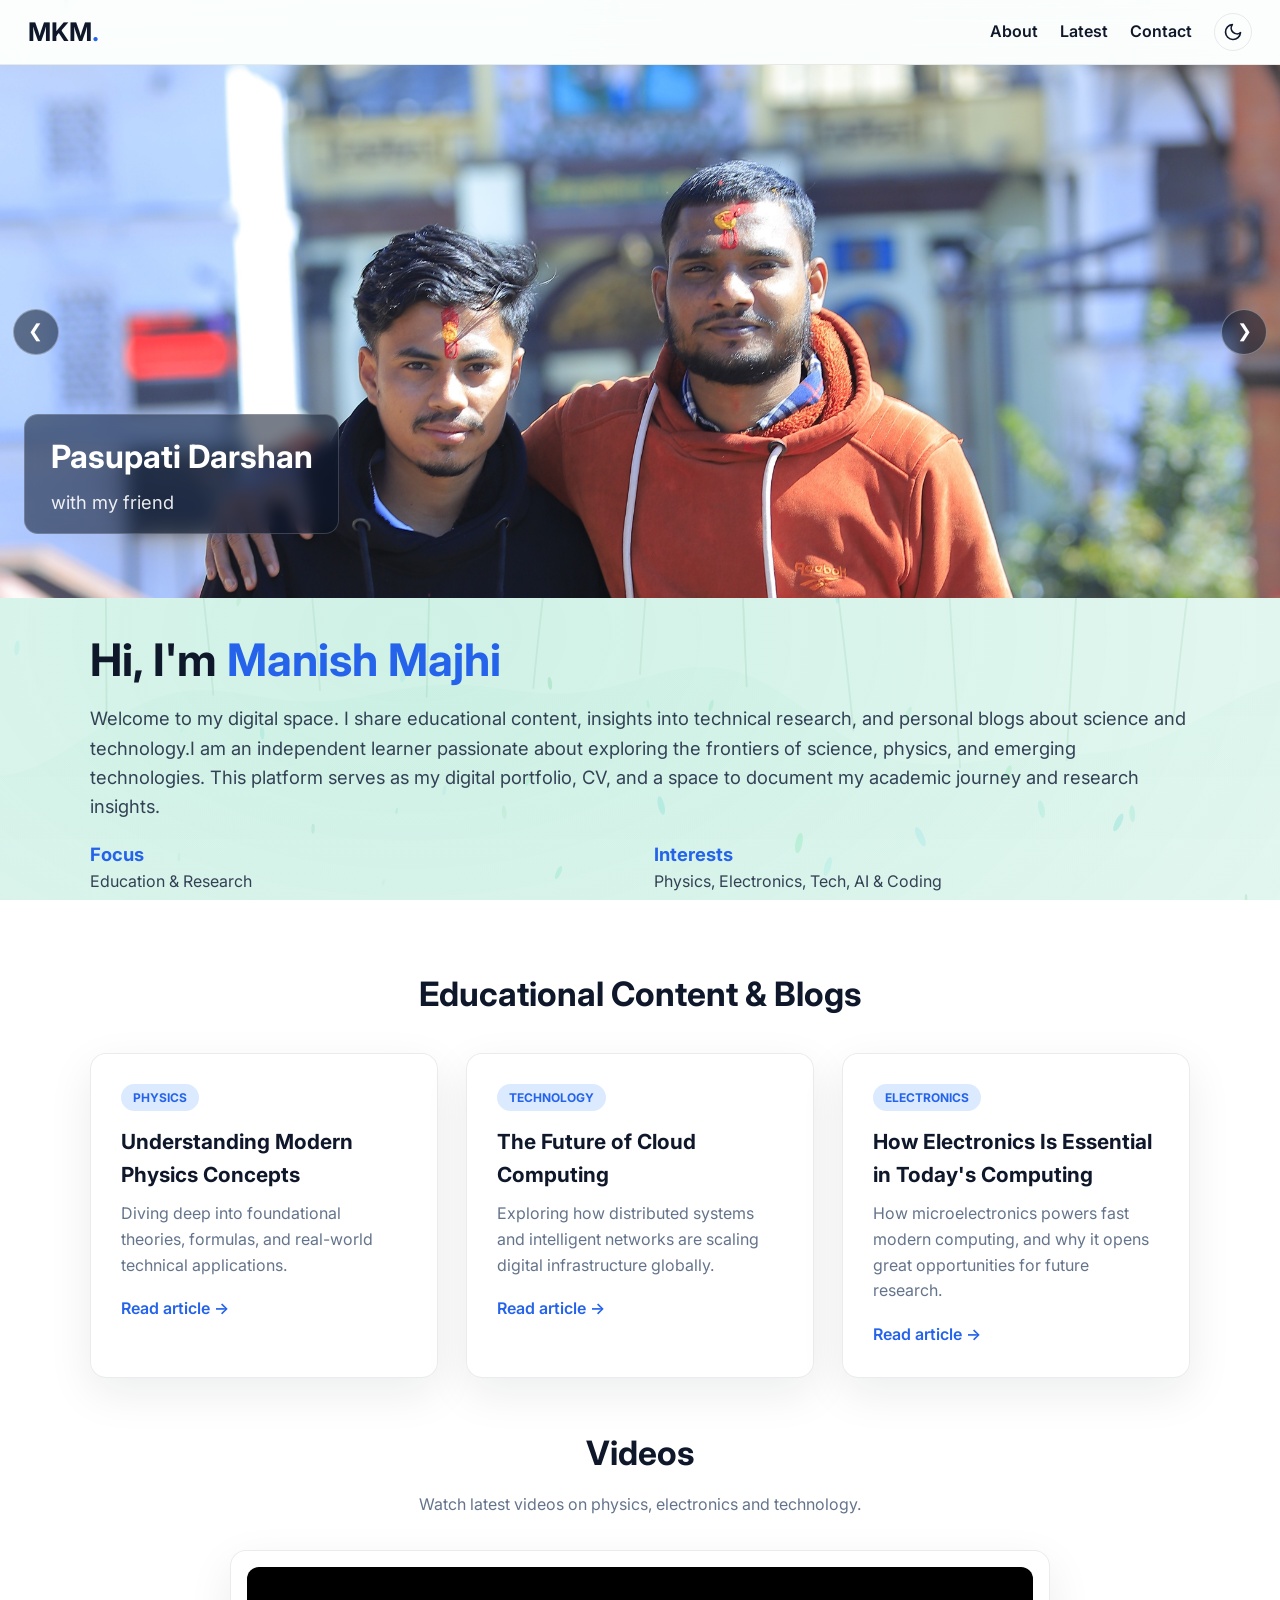
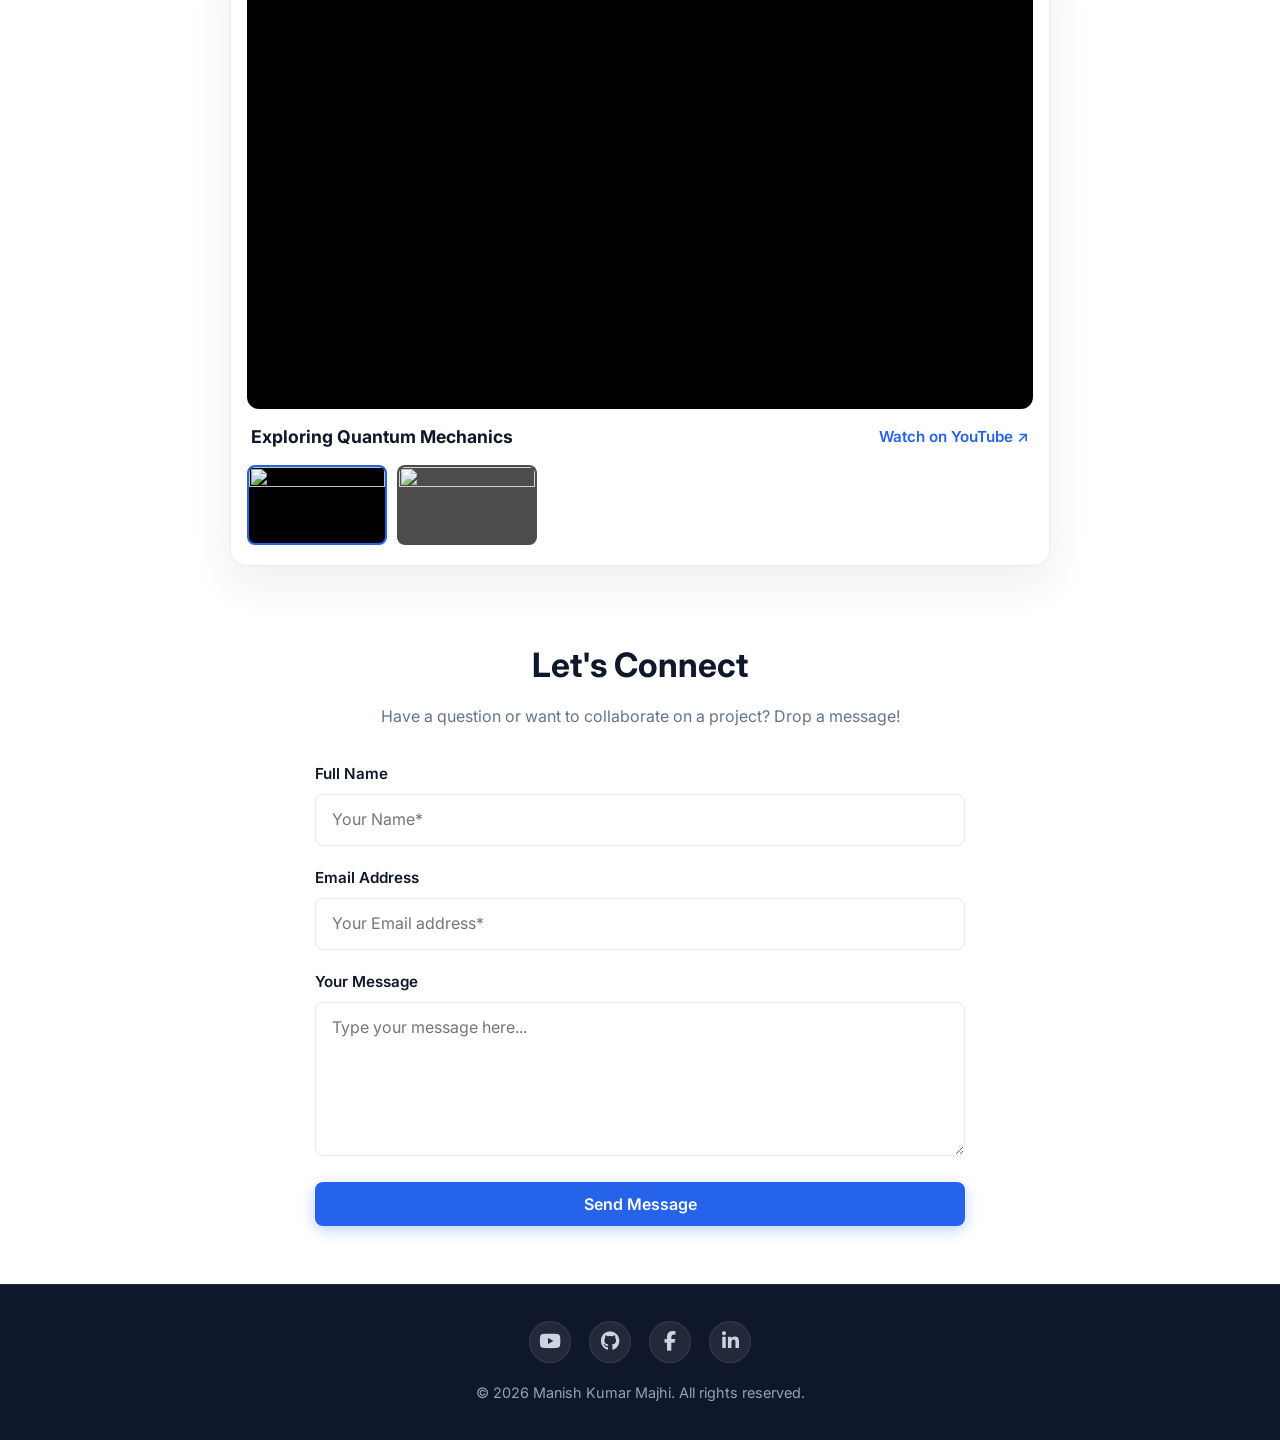
==== commit 37f53544: "New background images added to the hero section of the website. Updated index.html to reflect the ch" ====
--- a/index.html
+++ b/index.html
@@ -48,15 +48,15 @@
             <img class="slide" style="--i:0" src="hero-bg.jpg"  alt="MKM: advancing knowledge in physics, AI and tech"
                  data-title="Pasupati Darshan" data-text="with my friend" loading="lazy">
             <img class="slide" style="--i:1" src="hero-bg2.jpg" alt="Soldering a circuit board in an electronics lab" loading="lazy"
-                 data-title="Pasupati Darshan" data-text="with my friend">      
+                 data-title="ICT Training" data-text="With Faculty and Students of Mahendra Bindeswari Multiple Campus, Rajbiraj, Nepal">      
             <img class="slide" style="--i:2" src="hero-bg3.jpg" alt="Educational content on physics, technology and electronics" loading="lazy"
-                 data-title="Educational Content" data-text="Sharing knowledge through blogs and videos">
+                 data-title="ICT Training" data-text="Class on Using Google Classroom and Google Meet for online classes">
             <img class="slide" style="--i:3" src="hero-bg4.jpg" alt="Microelectronics powering global digital infrastructure" loading="lazy"
-                 data-title="Microelectronics" data-text="Powering global digital infrastructure"> 
+                 data-title="ICT Training" data-text="Introduction to Google Scholar and ResearchGate for students and faculty"> 
             <img class="slide" style="--i:4" src="hero-bg5.jpg" alt="Microelectronics in today's computing" loading="lazy"
-                  data-title="Microelectronics" data-text="The foundation of today's computing">
+                  data-title="ICT Training" data-text="Class on How to write a research paper and publish it in a journal">
             <img class="slide" style="--i:5" src="hero-bg6.jpg" alt="Scaling digital infrastructure with cloud computing" loading="lazy"
-                 data-title="Cloud Computing" data-text="Scaling digital infrastructure globally">
+                 data-title="ICT Training" data-text="Last day of ICT Training and Photo with Faculty and Students of Mahendra Bindeswari Multiple Campus, Rajbiraj, Nepal">
         </div>
 
                <div class="hero-caption" id="hero-caption" hidden>
@@ -245,250 +245,3 @@
     <script src="background.js" defer></script>
 </body>
 </html>
-<!DOCTYPE html>
-<html lang="en">
-<head>
-    <meta charset="UTF-8">
-    <meta name="viewport" content="width=device-width, initial-scale=1.0">
-    <title>Manish Majhi</title>
-    <meta name="description" content="Educational content, technical research and blogs on physics, electronics, AI and technology by Manish Kumar Majhi.">
-    <link rel="icon" type="image/png" href="favicon.png">
-
-    <!-- Apply saved theme before first paint (prevents a flash) -->
-    <script>
-        (function () {
-            var t = localStorage.getItem('theme');
-            if (t) document.documentElement.setAttribute('data-theme', t);
-        })();
-    </script>
-
-    <link href="https://fonts.googleapis.com/css2?family=Inter:wght@300;400;600;700&display=swap" rel="stylesheet">
-    <link rel="stylesheet" href="https://cdnjs.cloudflare.com/ajax/libs/font-awesome/6.4.0/css/all.min.css">
-    <link rel="stylesheet" href="style.css">
-</head>
-<body>
-    <canvas id="bg-canvas" aria-hidden="true"></canvas>
-
-    <header class="navbar">
-        <div class="container">
-            <a href="#top" class="logo">MKM<span>.</span></a>
-            <nav aria-label="Main">
-                <ul class="nav-links">
-                    <li><a href="#about" id="about-link">About</a></li>
-                    <li><a href="#latest" id="latest-link">Latest</a></li>
-                    <li><a href="#contact" id="contact-link">Contact</a></li>
-                    <li>
-                        <button id="theme-toggle" class="theme-btn" aria-label="Toggle theme">
-                            <svg class="sun-icon" xmlns="http://www.w3.org/2000/svg" width="20" height="20" viewBox="0 0 24 24" fill="none" stroke="currentColor" stroke-width="2" stroke-linecap="round" stroke-linejoin="round"><circle cx="12" cy="12" r="5"/><line x1="12" y1="1" x2="12" y2="3"/><line x1="12" y1="21" x2="12" y2="23"/><line x1="4.22" y1="4.22" x2="5.64" y2="5.64"/><line x1="18.36" y1="18.36" x2="19.78" y2="19.78"/><line x1="1" y1="12" x2="3" y2="12"/><line x1="21" y1="12" x2="23" y2="12"/><line x1="4.22" y1="19.78" x2="5.64" y2="18.36"/><line x1="18.36" y1="5.64" x2="19.78" y2="4.22"/></svg>
-                            <svg class="moon-icon" xmlns="http://www.w3.org/2000/svg" width="20" height="20" viewBox="0 0 24 24" fill="none" stroke="currentColor" stroke-width="2" stroke-linecap="round" stroke-linejoin="round"><path d="M21 12.79A9 9 0 1 1 11.21 3 7 7 0 0 0 21 12.79z"/></svg>
-                        </button>
-                    </li>
-                </ul>
-            </nav>
-        </div>
-    </header>
-
-    <main id="top">
-            <div class="hero-wrap">
-
-        <div class="hero" aria-label="Featured images">
-            <img class="slide" style="--i:0" src="hero-bg.jpg"  alt="MKM: advancing knowledge in physics, AI and tech"
-                 data-title="Pasupati Darshan" data-text="with my friend" loading="lazy">
-            <img class="slide" style="--i:1" src="hero-bg2.jpg" alt="Soldering a circuit board in an electronics lab" loading="lazy"
-                 data-title="Pasupati Darshan" data-text="with my friend">      
-            <img class="slide" style="--i:2" src="hero-bg3.jpg" alt="Educational content on physics, technology and electronics" loading="lazy"
-                 data-title="Educational Content" data-text="Sharing knowledge through blogs and videos">
-            <img class="slide" style="--i:3" src="hero-bg4.jpg" alt="Microelectronics powering global digital infrastructure" loading="lazy"
-                 data-title="Microelectronics" data-text="Powering global digital infrastructure"> 
-            <img class="slide" style="--i:4" src="hero-bg5.jpg" alt="Microelectronics in today's computing" loading="lazy"
-                  data-title="Microelectronics" data-text="The foundation of today's computing">
-            <img class="slide" style="--i:5" src="hero-bg6.jpg" alt="Scaling digital infrastructure with cloud computing" loading="lazy"
-                 data-title="Cloud Computing" data-text="Scaling digital infrastructure globally">
-        </div>
-
-               <div class="hero-caption" id="hero-caption" hidden>
-            <h2 id="hero-caption-title"></h2>
-            <p id="hero-caption-text"></p>
-        </div>
-
-        <button type="button" class="hero-nav prev" id="hero-prev" aria-label="Previous image">&#10094;</button>
-        <button type="button" class="hero-nav next" id="hero-next" aria-label="Next image">&#10095;</button>
-
-    </div>
-
-        <!-- Greeting + about, all in one card -->
-        <section id="about" class="section intro">
-            <div class="container">
-                <div class="intro-card">
-                    <h1>Hi, I'm <span class="highlight">Manish Majhi</span></h1>
-                    <p>Welcome to my digital space. I share educational content, insights into technical research, and personal blogs about science and technology.I am an independent learner passionate about exploring the frontiers of science, physics, and emerging technologies. This platform serves as my digital portfolio, CV, and a space to document my academic journey and research insights.</p>
-                    <dl class="facts">
-                        <div><dt>Focus</dt><dd>Education &amp; Research</dd></div>
-                        <div><dt>Interests</dt><dd>Physics, Electronics, Tech, AI &amp; Coding</dd></div>
-                    </dl>
-                </div>
-            </div>
-        </section>
-
-        <section id="blog" class="section">
-            <div class="container">
-                <h2 class="section-title">Educational Content &amp; Blogs</h2>
-                <div class="card-grid">
-                    <article class="glass card">
-                        <span class="tag">Physics</span>
-                        <h3>Understanding Modern Physics Concepts</h3>
-                        <p>Diving deep into foundational theories, formulas, and real-world technical applications.</p>
-                        <a href="article.html?id=physics" class="read-more">Read article →</a>
-                    </article>
-                    <article class="glass card">
-                        <span class="tag">Technology</span>
-                        <h3>The Future of Cloud Computing</h3>
-                        <p>Exploring how distributed systems and intelligent networks are scaling digital infrastructure globally.</p>
-                        <a href="article.html?id=cloud" class="read-more">Read article →</a>
-                    </article>
-                    <article class="glass card">
-                        <span class="tag">Electronics</span>
-                        <h3>How Electronics Is Essential in Today's Computing</h3>
-                        <p>How microelectronics powers fast modern computing, and why it opens great opportunities for future research.</p>
-                        <a href="article.html?id=electronics" class="read-more">Read article →</a>
-                    </article>
-                </div>
-            </div>
-        </section>
-
-        <!-- YouTube videos (filled from latest-data.js; hidden when there are none) -->
-        <section id="videos" class="section" hidden>
-            <div class="container">
-                <h2 class="section-title">Videos</h2>
-                <p class="section-sub">Watch latest videos on physics, electronics and technology.</p>
-                <div class="glass video-card">
-                    <div class="video-frame">
-                        <iframe id="video-player" title="YouTube video player" loading="lazy" allowfullscreen referrerpolicy="strict-origin-when-cross-origin"
-                                allow="accelerometer; autoplay; clipboard-write; encrypted-media; gyroscope; picture-in-picture"></iframe>
-                    </div>
-                    <div class="video-meta">
-                        <h3 id="video-title"></h3>
-                        <a id="video-yt" href="#" target="_blank" rel="noopener">Watch on YouTube ↗</a>
-                    </div>
-                    <div id="video-list" class="video-list"></div>
-                </div>
-            </div>
-        </section>
-
-        <section id="contact" class="section">
-            <div class="container form-container">
-                <h2 class="section-title">Let's Connect</h2>
-                <p class="section-sub">Have a question or want to collaborate on a project? Drop a message!</p>
-
-                <form id="contact-form" class="modern-form">
-                    <div class="form-group">
-                        <label for="name">Full Name</label>
-                        <input type="text" id="name" name="name" required placeholder="Your Name*">
-                    </div>
-                    <div class="form-group">
-                        <label for="email">Email Address</label>
-                        <input type="email" id="email" name="email" required placeholder="Your Email address*">
-                    </div>
-                    <div class="form-group">
-                        <label for="message">Your Message</label>
-                        <textarea id="message" name="message" rows="5" required placeholder="Type your message here..."></textarea>
-                    </div>
-                    <input type="checkbox" name="botcheck" tabindex="-1" autocomplete="off" style="display:none">  <!-- spam trap -->
-                    <button type="submit" class="btn btn-primary form-btn">Send Message</button>
-                    <div id="form-status" class="form-status" role="status" aria-live="polite"></div>
-                </form>
-            </div>
-        </section>
-    </main>
-
-    <footer class="footer">
-        <div class="container">
-            <div class="footer-socials">
-                <a href="https://youtube.com" target="_blank" rel="noopener" aria-label="YouTube" class="social-icon yt"><i class="fab fa-youtube"></i></a>
-                <a href="https://github.com/Manish8952" target="_blank" rel="noopener" aria-label="GitHub" class="social-icon gh"><i class="fab fa-github"></i></a>
-                <a href="https://www.facebook.com/manish.majhi.rajdhoob" target="_blank" rel="noopener" aria-label="Facebook" class="social-icon fb"><i class="fab fa-facebook-f"></i></a>
-                <a href="https://www.linkedin.com/in/manish-kumar-majhi" target="_blank" rel="noopener" aria-label="LinkedIn" class="social-icon li"><i class="fab fa-linkedin-in"></i></a>
-            </div>
-            <p>&copy; 2026 Manish Kumar Majhi. All rights reserved.</p>
-        </div>
-    </footer>
-
-    <!-- About: full-page view, opens when "About" is clicked -->
-    <dialog id="about-dialog" class="about-page" aria-labelledby="about-title">
-        <button type="button" class="about-close" aria-label="Close">&times;</button>
-        <div class="latest-wrap">
-            <header class="about-hero">
-                <img class="about-photo" src="profile.jpg" alt="Manish Kumar Majhi"
-                     onerror="this.style.display='none';this.nextElementSibling.style.display='flex'">
-                <div class="about-photo about-initials" style="display:none">MKM</div>
-                <span class="latest-pill">About me</span>
-                <h2 id="about-title">Manish Kumar Majhi</h2>
-                <p class="about-role">Physics student &middot; Saptari, Nepal</p>
-            </header>
-
-            <section class="l-card about-story">
-                <h3>My story</h3>
-                <p class="about-lead">Hey, it's Manish Majhi, a dedicated Physics major from Saptari, a rural and Beautiful district in eastern Nepal.</p>
-                <p>Raised in a resource-limited environment, I have faced significant financial and educational hurdles. However, my deep-seated passion for physics, modern technology, and electronics drives me forward.Currently pursuing my Bachelor of Science, I am working tirelessly to bridge the gap between my circumstances and my ambitions.Through self-directed learning and unrelenting hard work, I am determined to master these fields, overcome systemic barriers, and harness technology and scientific innovation to shape a brighter future for myself and my community.</p>
-            </section>
-
-            <div class="latest-cols">
-                <section class="l-card">
-                    <h3>Focus</h3>
-                    <p>Education &amp; Research</p>
-                </section>
-                <section class="l-card">
-                    <h3>Interests</h3>
-                    <div class="chips"><span>Physics</span><span>Electronics</span><span>Tech</span><span>AI</span><span>Coding</span></div>
-                </section>
-            </div>
-        </div>
-    </dialog>
-
-    <!-- Contact full-page view: opens when "Contact" is clicked -->
-    <dialog id="contact-dialog" class="contact-page" data-map-query="Mahendra Bindeswari Multiple Campus, Rajbiraj, Nepal" aria-labelledby="contact-title">
-        <button type="button" class="contact-close" aria-label="Close">&times;</button>
-        <iframe id="contact-map" class="contact-map" title="My location on Google Maps" loading="lazy" referrerpolicy="no-referrer-when-downgrade" allowfullscreen></iframe>
-        <div class="contact-details">
-            <h2 id="contact-title">Contact</h2>
-            <ul class="contact-list">
-                <li>
-                    <span class="ci"><i class="fas fa-envelope"></i></span>
-                    <div><strong>Email</strong><a href="mailto:Manish.815202@mbmc.tu.edu.np">Manish.815202@mbmc.tu.edu.np</a></div>
-                </li>
-                <li>
-                    <span class="ci"><i class="fas fa-location-dot"></i></span>
-                    <div><strong>Address</strong><span>Near Mahendra Bindeswari Multiple Campus, Rajbiraj, Saptari, Nepal</span></div>
-                </li>
-            </ul>
-            <div class="hero-buttons">
-                <a id="contact-maps-link" class="btn btn-primary" href="#" target="_blank" rel="noopener">Open in Google Maps</a>
-                <a id="contact-form-link" class="btn btn-secondary" href="#contact">Send a message instead</a>
-            </div>
-        </div>
-    </dialog>
-
-    <!-- Latest: full-page view, content comes from latest-data.js -->
-    <dialog id="latest-dialog" class="latest-page" aria-labelledby="latest-title">
-        <button type="button" class="latest-close" aria-label="Close">&times;</button>
-        <div class="latest-wrap">
-            <header class="latest-head">
-                <span class="latest-pill">Latest</span>
-                <h2 id="latest-title">What I'm working on</h2>
-                <p>Daily updates, current projects and what's coming next.</p>
-                <small id="latest-updated"></small>
-            </header>
-            <div id="latest-announce"></div>
-            <div class="latest-cols">
-                <section id="sec-current"><h3>Currently working on</h3><div id="latest-current" class="l-stack"></div></section>
-                <section id="sec-upcoming"><h3>Coming up</h3><ol id="latest-upcoming" class="l-timeline"></ol></section>
-            </div>
-            <section id="sec-feed"><h3>Daily updates</h3><div id="latest-feed" class="l-stack"></div></section>
-        </div>
-    </dialog>
-
-    <script src="latest-data.js"></script>
-    <script src="script.js"></script>
-    <script src="background.js" defer></script>
-</body>
-</html>
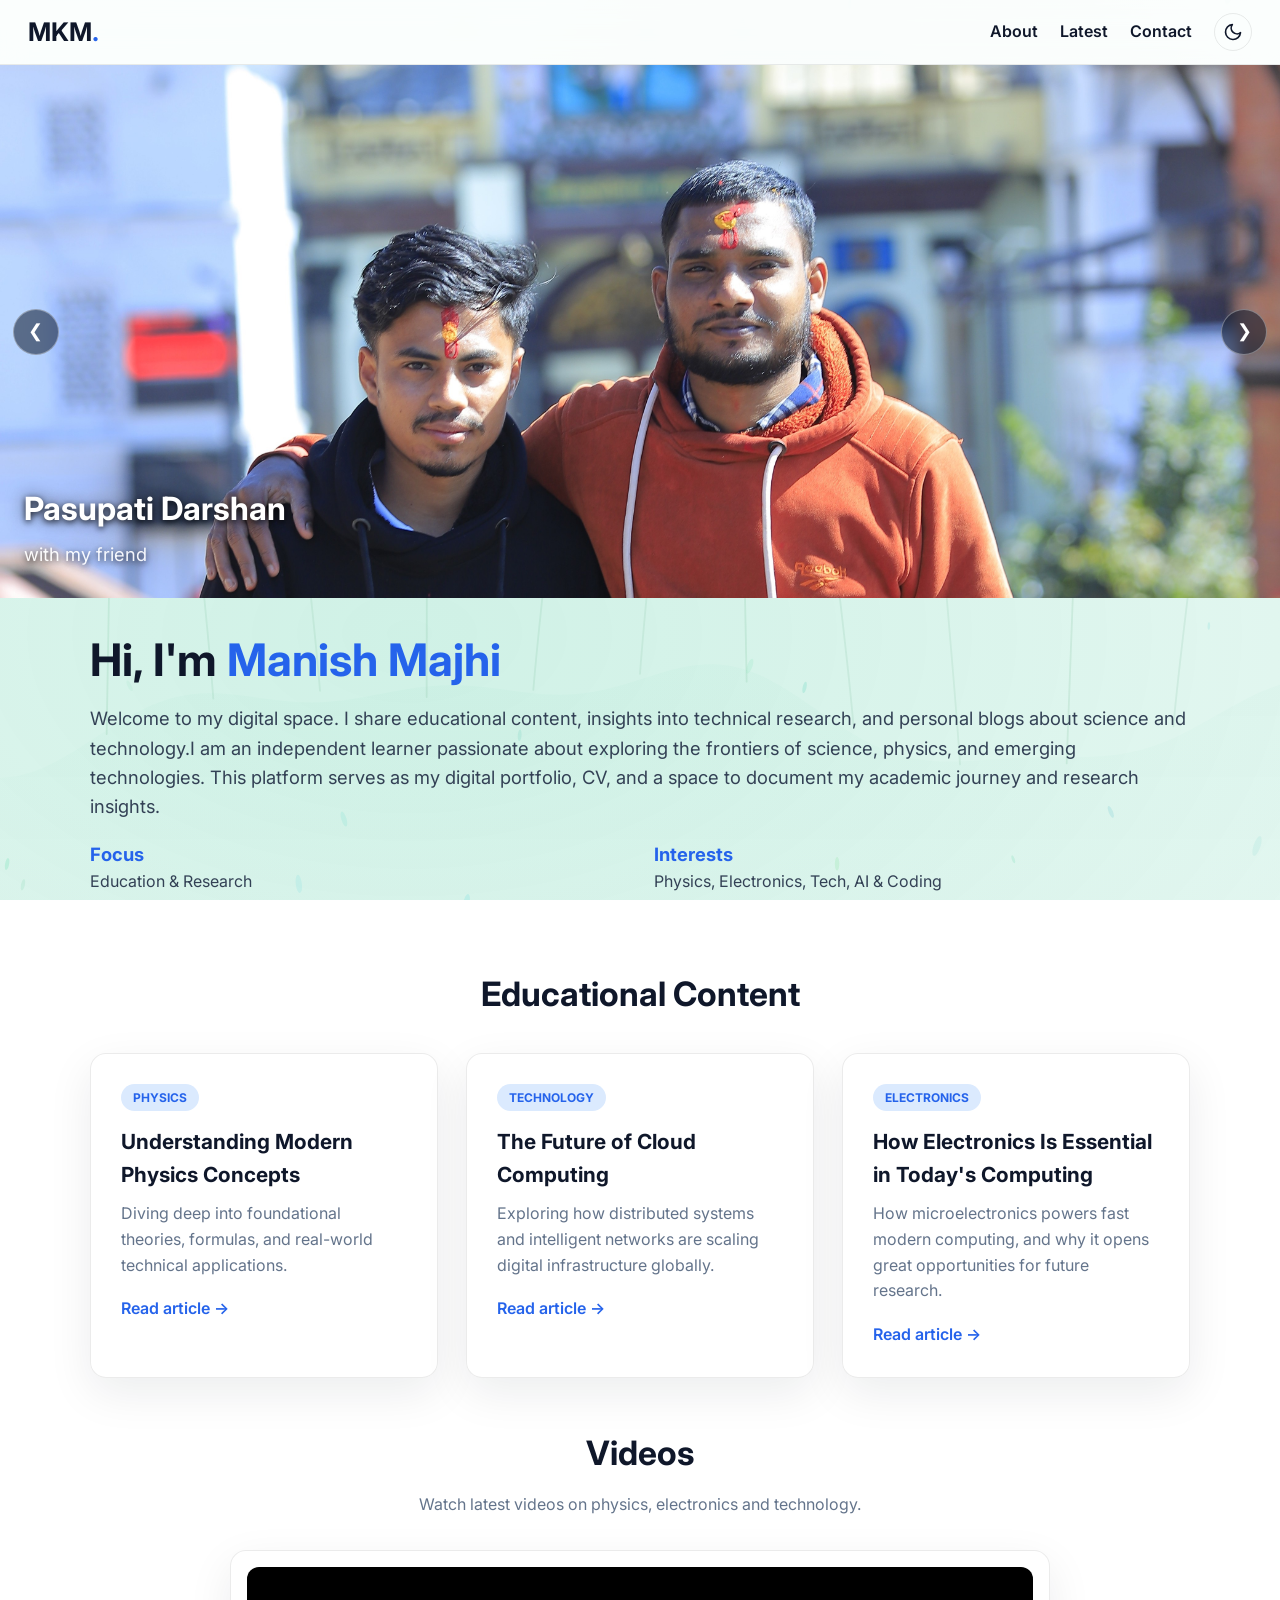
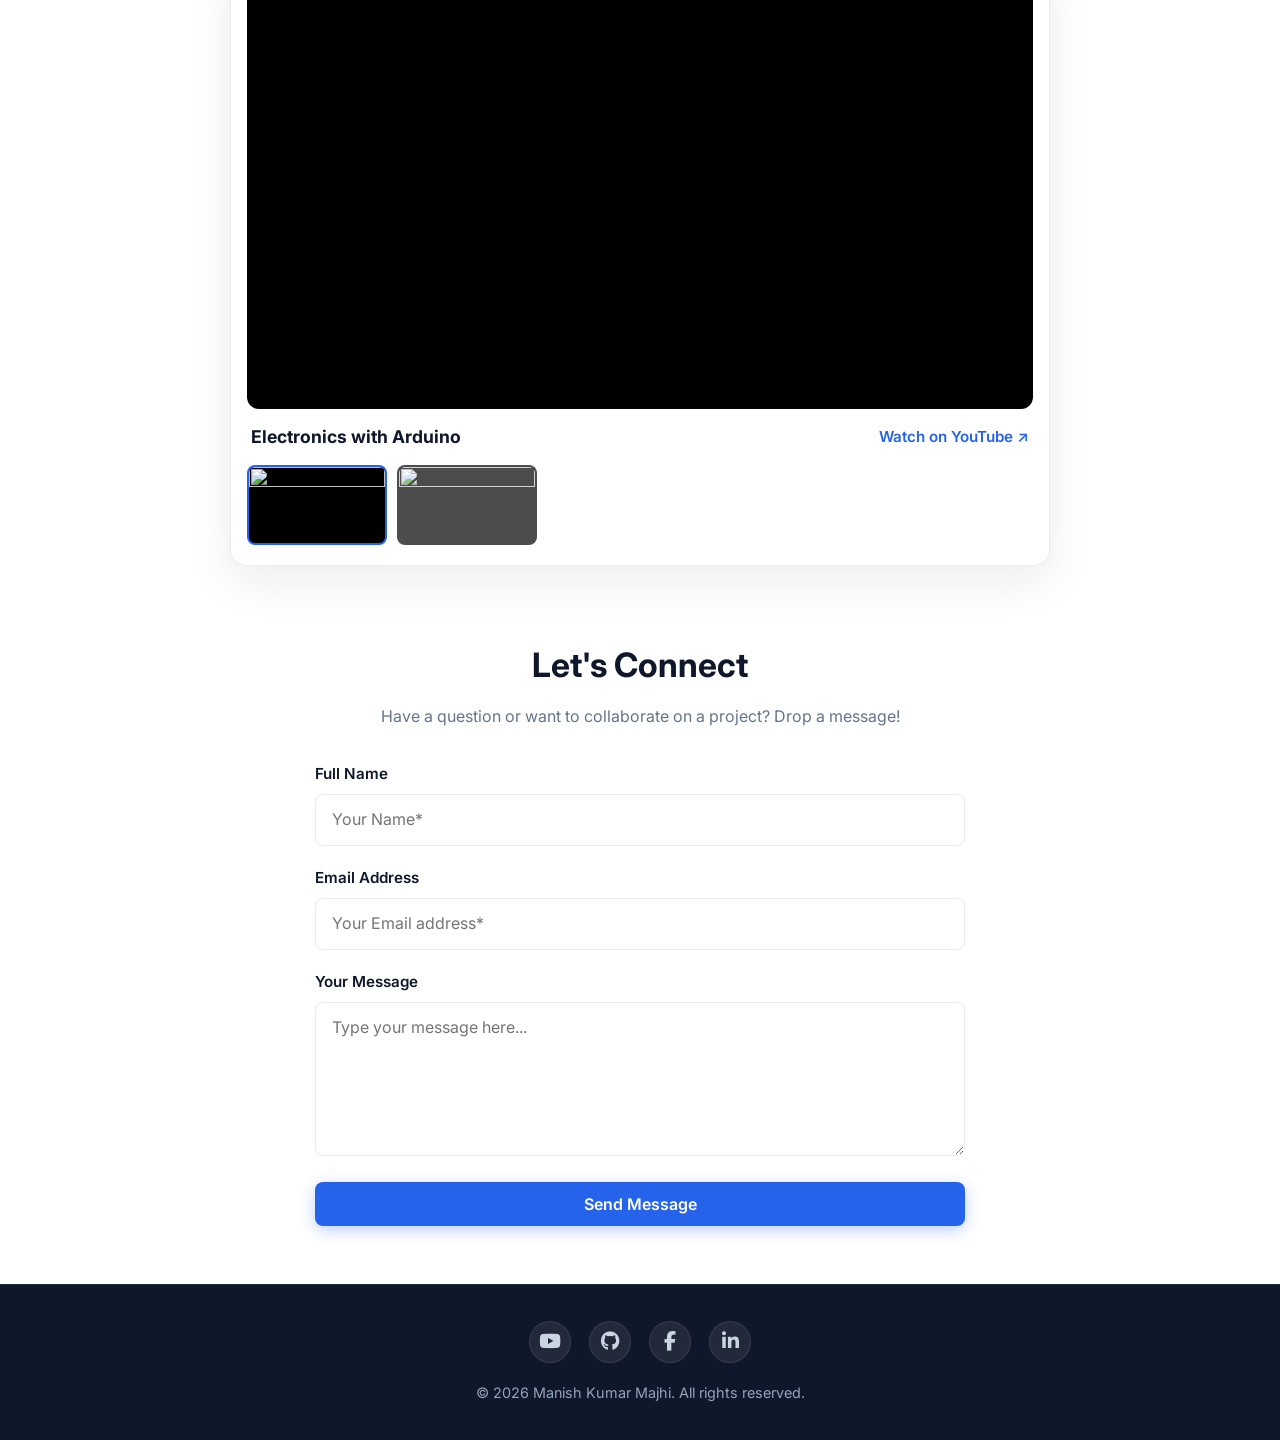
==== commit 69ed50c6: "New" ====
--- a/index.html
+++ b/index.html
@@ -85,7 +85,7 @@
 
         <section id="blog" class="section">
             <div class="container">
-                <h2 class="section-title">Educational Content &amp; Blogs</h2>
+                <h2 class="section-title">Educational Content</h2>
                 <div class="card-grid">
                     <article class="glass card">
                         <span class="tag">Physics</span>
--- a/style.css
+++ b/style.css
@@ -488,16 +488,18 @@
 .hero-caption {
     position: absolute;
     left: 1.5rem;              /* change to 0 to touch the very edge */
-    bottom: 12%;
+    bottom: 4%;
     z-index: 5;
     max-width: min(80%, 520px);
     padding: 1rem 1.6rem;
     text-align: left;
     color: #fff;
-    background: rgba(10, 20, 40, 0.55);
-    -webkit-backdrop-filter: blur(8px);
-    backdrop-filter: blur(8px);
-    border: 1px solid rgba(255, 255, 255, 0.18);
+        background: transparent;
+    -webkit-backdrop-filter: none;
+    backdrop-filter: none;
+    border: none;
+    padding: 0.5rem 0;
+    text-shadow: 0 2px 6px rgba(0, 0, 0, 0.85), 0 0 18px rgba(0, 0, 0, 0.6);
     border-radius: 14px;
     pointer-events: none;
 }
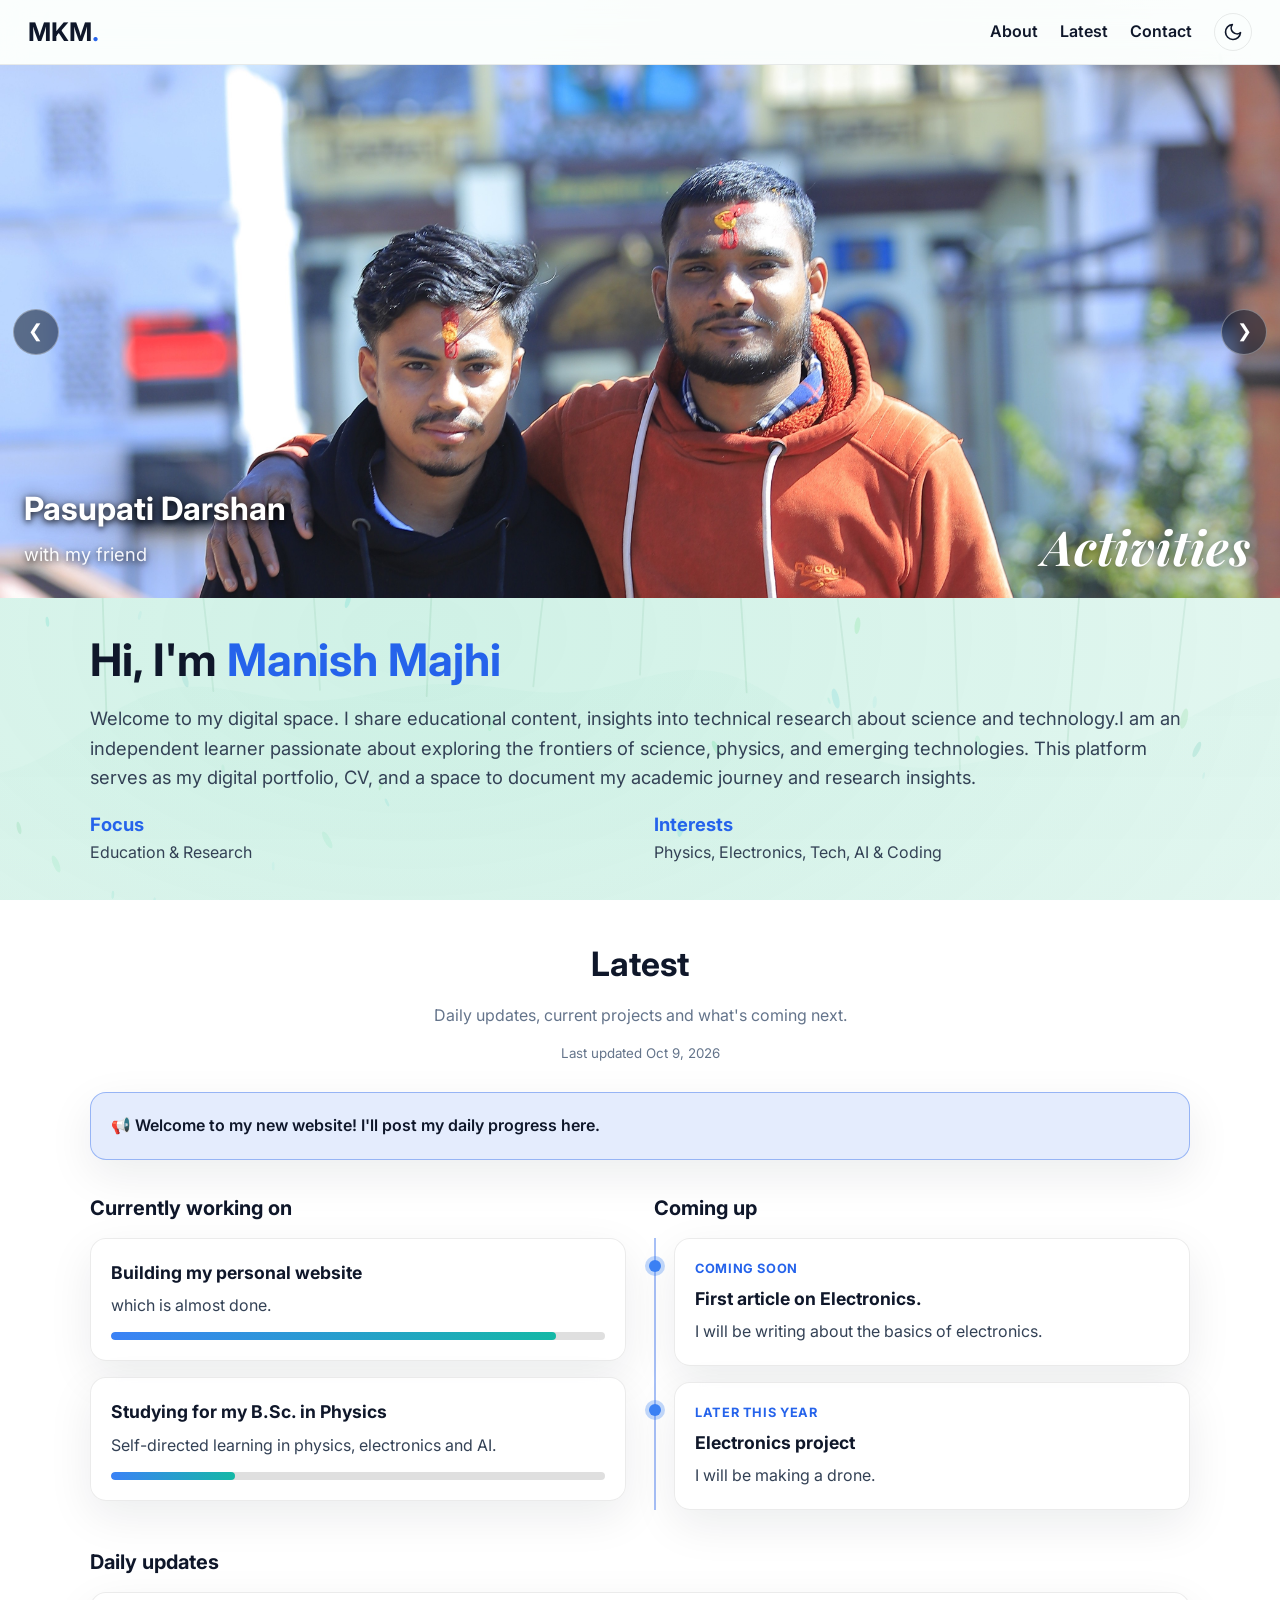
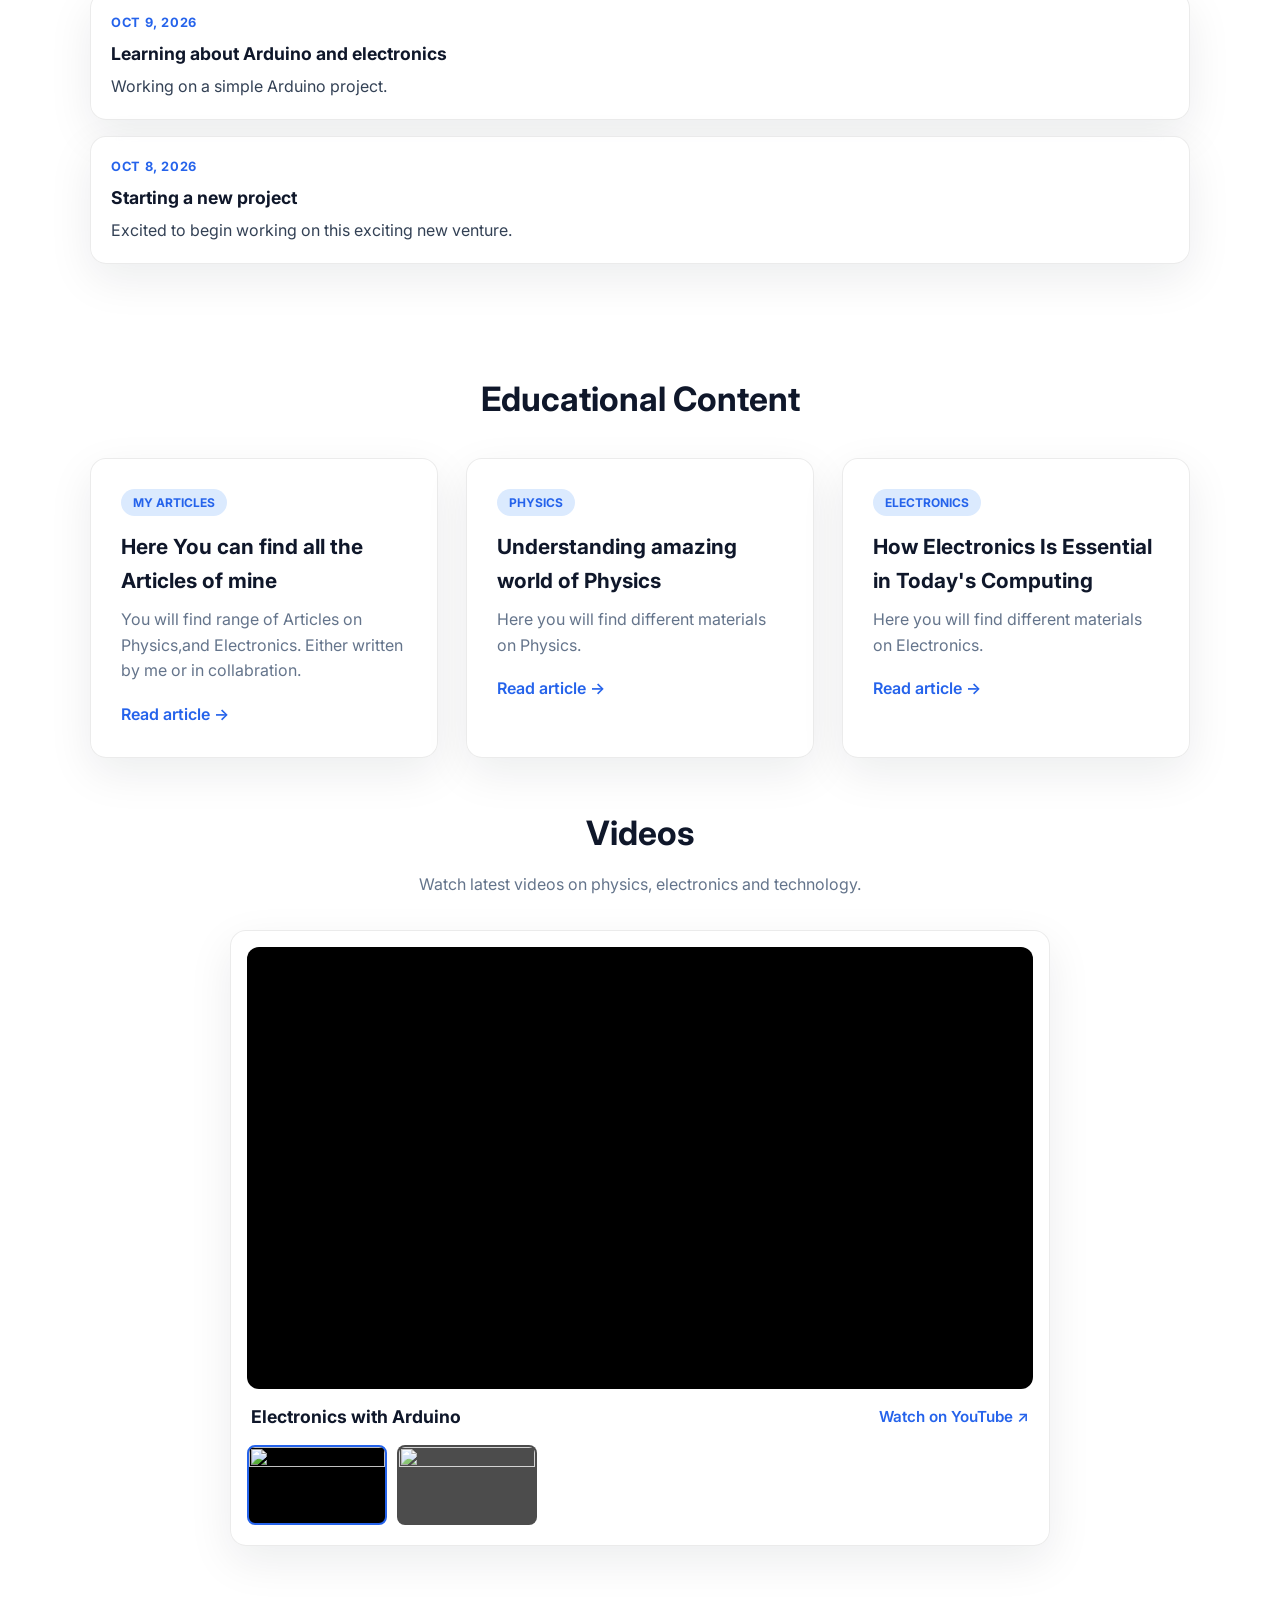
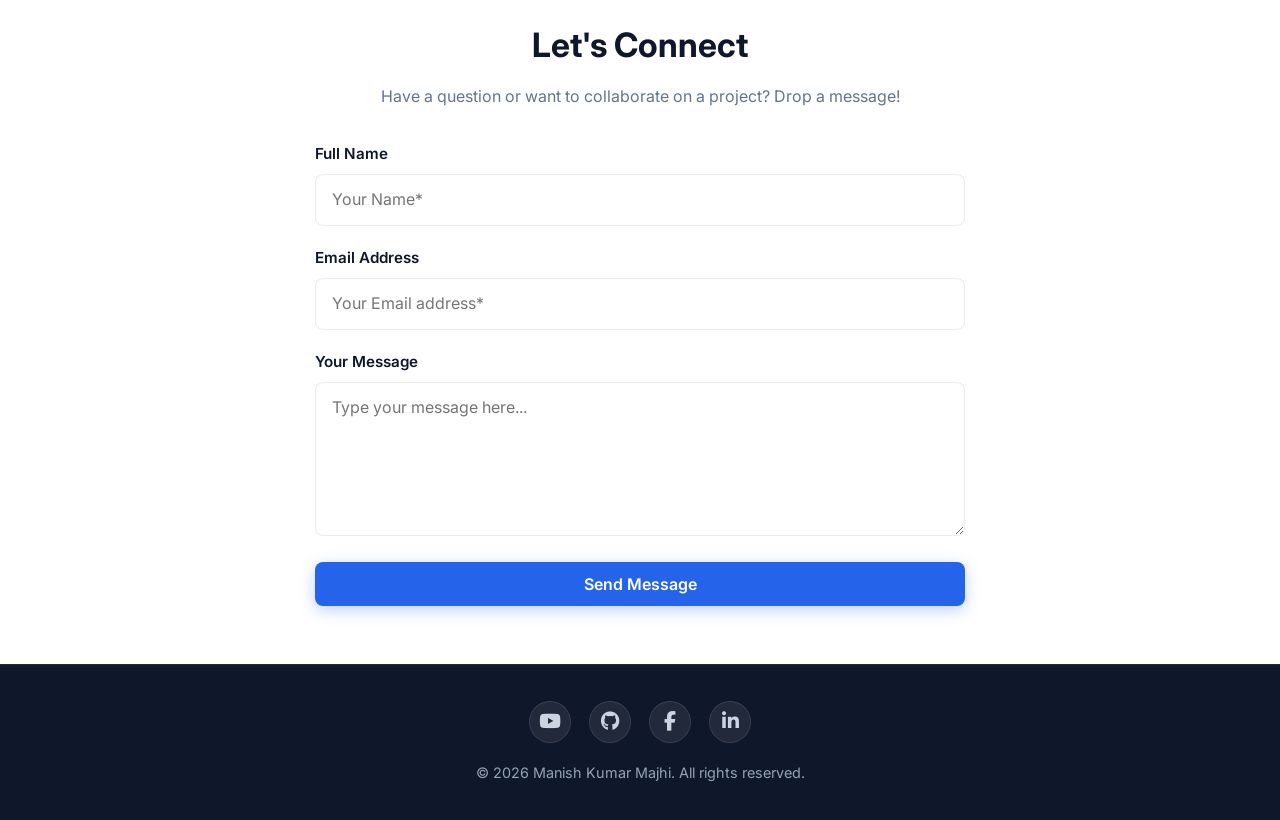
==== commit 9c4bc998: "jj" ====
--- a/index.html
+++ b/index.html
@@ -4,7 +4,7 @@
     <meta charset="UTF-8">
     <meta name="viewport" content="width=device-width, initial-scale=1.0">
     <title>Manish Majhi</title>
-    <meta name="description" content="Educational content, technical research and blogs on physics, electronics, AI and technology by Manish Kumar Majhi.">
+    <meta name="description" content="Educational content, technical research on physics, electronics, AI and technology by Manish Kumar Majhi.">
     <link rel="icon" type="image/png" href="favicon.png">
 
     <!-- Apply saved theme before first paint (prevents a flash) -->
@@ -16,6 +16,7 @@
     </script>
 
     <link href="https://fonts.googleapis.com/css2?family=Inter:wght@300;400;600;700&display=swap" rel="stylesheet">
+    <link href="https://fonts.googleapis.com/css2?family=Playfair+Display:ital,wght@1,600;1,700&display=swap" rel="stylesheet">
     <link rel="stylesheet" href="https://cdnjs.cloudflare.com/ajax/libs/font-awesome/6.4.0/css/all.min.css">
     <link rel="stylesheet" href="style.css">
 </head>
@@ -27,7 +28,7 @@
             <a href="#top" class="logo">MKM<span>.</span></a>
             <nav aria-label="Main">
                 <ul class="nav-links">
-                    <li><a href="#about" id="about-link">About</a></li>
+                       <li><a href="about.html">About</a></li>
                     <li><a href="#latest" id="latest-link">Latest</a></li>
                     <li><a href="#contact" id="contact-link">Contact</a></li>
                     <li>
@@ -63,6 +64,7 @@
             <h2 id="hero-caption-title"></h2>
             <p id="hero-caption-text"></p>
         </div>
+        <div class="hero-label">Activities</div>
 
         <button type="button" class="hero-nav prev" id="hero-prev" aria-label="Previous image">&#10094;</button>
         <button type="button" class="hero-nav next" id="hero-next" aria-label="Next image">&#10095;</button>
@@ -74,7 +76,7 @@
             <div class="container">
                 <div class="intro-card">
                     <h1>Hi, I'm <span class="highlight">Manish Majhi</span></h1>
-                    <p>Welcome to my digital space. I share educational content, insights into technical research, and personal blogs about science and technology.I am an independent learner passionate about exploring the frontiers of science, physics, and emerging technologies. This platform serves as my digital portfolio, CV, and a space to document my academic journey and research insights.</p>
+                    <p>Welcome to my digital space. I share educational content, insights into technical research about science and technology.I am an independent learner passionate about exploring the frontiers of science, physics, and emerging technologies. This platform serves as my digital portfolio, CV, and a space to document my academic journey and research insights.</p>
                     <dl class="facts">
                         <div><dt>Focus</dt><dd>Education &amp; Research</dd></div>
                         <div><dt>Interests</dt><dd>Physics, Electronics, Tech, AI &amp; Coding</dd></div>
@@ -82,27 +84,44 @@
                 </div>
             </div>
         </section>
+        <!-- Latest: shown directly on the home page (content comes from latest-data.js) -->
+<section id="latest" class="section latest-home">
+    <div class="container">
+        <h2 class="section-title">Latest</h2>
+        <p class="section-sub">Daily updates, current projects and what's coming next.</p>
+        <small id="latest-updated" class="latest-updated"></small>
+
+        <div id="latest-announce"></div>
+
+        <div class="latest-cols">
+            <section id="sec-current"><h3>Currently working on</h3><div id="latest-current" class="l-stack"></div></section>
+            <section id="sec-upcoming"><h3>Coming up</h3><ol id="latest-upcoming" class="l-timeline"></ol></section>
+        </div>
+
+        <section id="sec-feed"><h3>Daily updates</h3><div id="latest-feed" class="l-stack"></div></section>
+    </div>
+</section>
 
         <section id="blog" class="section">
             <div class="container">
                 <h2 class="section-title">Educational Content</h2>
                 <div class="card-grid">
                     <article class="glass card">
-                        <span class="tag">Physics</span>
-                        <h3>Understanding Modern Physics Concepts</h3>
-                        <p>Diving deep into foundational theories, formulas, and real-world technical applications.</p>
+                        <span class="tag">My Articles</span>
+                        <h3>Here You can find all the Articles of mine</h3>
+                        <p>You will find range of Articles on Physics,and Electronics. Either written by me or in collabration.</p>
                         <a href="article.html?id=physics" class="read-more">Read article →</a>
                     </article>
                     <article class="glass card">
-                        <span class="tag">Technology</span>
-                        <h3>The Future of Cloud Computing</h3>
-                        <p>Exploring how distributed systems and intelligent networks are scaling digital infrastructure globally.</p>
+                        <span class="tag">Physics</span>
+                        <h3>Understanding amazing world of Physics</h3>
+                        <p>Here you will find different materials on Physics.</p>
                         <a href="article.html?id=cloud" class="read-more">Read article →</a>
                     </article>
                     <article class="glass card">
                         <span class="tag">Electronics</span>
                         <h3>How Electronics Is Essential in Today's Computing</h3>
-                        <p>How microelectronics powers fast modern computing, and why it opens great opportunities for future research.</p>
+                        <p>Here you will find different materials on Electronics.</p>
                         <a href="article.html?id=electronics" class="read-more">Read article →</a>
                     </article>
                 </div>
@@ -165,38 +184,6 @@
             <p>&copy; 2026 Manish Kumar Majhi. All rights reserved.</p>
         </div>
     </footer>
-
-    <!-- About: full-page view, opens when "About" is clicked -->
-    <dialog id="about-dialog" class="about-page" aria-labelledby="about-title">
-        <button type="button" class="about-close" aria-label="Close">&times;</button>
-        <div class="latest-wrap">
-            <header class="about-hero">
-                <img class="about-photo" src="profile.jpg" alt="Manish Kumar Majhi"
-                     onerror="this.style.display='none';this.nextElementSibling.style.display='flex'">
-                <div class="about-photo about-initials" style="display:none">MKM</div>
-                <span class="latest-pill">About me</span>
-                <h2 id="about-title">Manish Kumar Majhi</h2>
-                <p class="about-role">Physics student &middot; Saptari, Nepal</p>
-            </header>
-
-            <section class="l-card about-story">
-                <h3>My story</h3>
-                <p class="about-lead">Hey, it's Manish Majhi, a dedicated Physics major from Saptari, a rural and Beautiful district in eastern Nepal.</p>
-                <p>Raised in a resource-limited environment, I have faced significant financial and educational hurdles. However, my deep-seated passion for physics, modern technology, and electronics drives me forward.Currently pursuing my Bachelor of Science, I am working tirelessly to bridge the gap between my circumstances and my ambitions.Through self-directed learning and unrelenting hard work, I am determined to master these fields, overcome systemic barriers, and harness technology and scientific innovation to shape a brighter future for myself and my community.</p>
-            </section>
-
-            <div class="latest-cols">
-                <section class="l-card">
-                    <h3>Focus</h3>
-                    <p>Education &amp; Research</p>
-                </section>
-                <section class="l-card">
-                    <h3>Interests</h3>
-                    <div class="chips"><span>Physics</span><span>Electronics</span><span>Tech</span><span>AI</span><span>Coding</span></div>
-                </section>
-            </div>
-        </div>
-    </dialog>
 
     <!-- Contact full-page view: opens when "Contact" is clicked -->
     <dialog id="contact-dialog" class="contact-page" data-map-query="Mahendra Bindeswari Multiple Campus, Rajbiraj, Nepal" aria-labelledby="contact-title">
@@ -221,25 +208,6 @@
         </div>
     </dialog>
 
-    <!-- Latest: full-page view, content comes from latest-data.js -->
-    <dialog id="latest-dialog" class="latest-page" aria-labelledby="latest-title">
-        <button type="button" class="latest-close" aria-label="Close">&times;</button>
-        <div class="latest-wrap">
-            <header class="latest-head">
-                <span class="latest-pill">Latest</span>
-                <h2 id="latest-title">What I'm working on</h2>
-                <p>Daily updates, current projects and what's coming next.</p>
-                <small id="latest-updated"></small>
-            </header>
-            <div id="latest-announce"></div>
-            <div class="latest-cols">
-                <section id="sec-current"><h3>Currently working on</h3><div id="latest-current" class="l-stack"></div></section>
-                <section id="sec-upcoming"><h3>Coming up</h3><ol id="latest-upcoming" class="l-timeline"></ol></section>
-            </div>
-            <section id="sec-feed"><h3>Daily updates</h3><div id="latest-feed" class="l-stack"></div></section>
-        </div>
-    </dialog>
-
     <script src="latest-data.js"></script>
     <script src="script.js"></script>
     <script src="background.js" defer></script>
--- a/style.css
+++ b/style.css
@@ -539,4 +539,129 @@
 @media (prefers-reduced-motion: reduce) {
     .hero .slide { transition: none; }
     .hero-caption.pop { animation: none; }
-}+}
+/* Fixed "Activities" label, always at the far right of the slider */
+.hero-label {
+    position: absolute;
+    bottom: 1rem;
+    right: 0;
+    z-index: 5;
+    padding: 0.5rem 1.8rem 0.6rem 2rem;
+    color: #fff;
+    font-family: 'Playfair Display', Georgia, 'Times New Roman', serif;
+    font-style: italic;
+    font-weight: 700;
+    font-size: clamp(1.6rem, 4vw, 3rem);   /* bigger: raise these numbers for larger text */
+    letter-spacing: 0.02em;
+    line-height: 1.1;
+    background: transparent;
+    border-radius: 999px 0 0 999px;
+    text-shadow: 0 2px 8px rgba(0, 0, 0, 0.5);
+    pointer-events: none;
+}
+/* PDF shown inside an article */
+.pdf-embed {
+    width: 100%;
+    height: 650px;
+    margin: 1rem 0;
+    border: 1px solid rgba(128, 128, 128, 0.3);
+    border-radius: 12px;
+    overflow: hidden;
+}
+.pdf-embed iframe { width: 100%; height: 100%; border: 0; }
+@media (max-width: 700px) { .pdf-embed { height: 70vh; } }
+/* ===== Captions: italic and stylish, with a line below matching the text length ===== */
+.article-body figcaption,
+.pdf-caption {
+    display: table;                 /* shrinks the box to the width of the text */
+    margin: 0.6rem auto 1.2rem;     /* auto left/right keeps it centered */
+    padding: 0 0.2rem 0.45rem;
+    max-width: 100%;
+    text-align: center;
+    font-family: 'Playfair Display', Georgia, 'Times New Roman', serif;
+    font-style: italic;
+    font-weight: 400;
+    font-size: 1.05rem;
+    letter-spacing: 0.02em;
+    line-height: 1.5;
+    opacity: 0.85;
+    border-bottom: 2px solid #2563eb;   /* the line, as long as the caption */
+}
+@media (max-width: 700px) {
+    .hero-label { top: 0.5rem; font-size: 1.2rem; padding: 0.3rem 1rem 0.4rem 1.2rem; }
+    .hero-caption { right: 0.6rem; left: auto; bottom: 6%; max-width: 70%; }
+    .hero-caption h2 { font-size: 1.05rem; }
+    .hero-caption p  { font-size: 0.8rem; }
+    .hero-nav { width: 36px; height: 36px; font-size: 0.9rem; }
+    .hero-nav.prev { left: 0.4rem; }
+    .hero-nav.next { right: 0.4rem; }
+}
+/* ===== About page: dark bento grid ===== */
+.ab-wrap { max-width: 1100px; padding-bottom: 56px; }
+.ab-grid {
+    display: grid;
+    grid-template-columns: repeat(6, 1fr);
+    gap: 18px;
+}
+.ab-tile {
+    background: #111b2e;
+    border: 1px solid #1e293b;
+    border-radius: 22px;
+    padding: 30px;
+    color: #cbd5e1;
+    box-shadow: 0 14px 34px rgba(15, 23, 42, 0.18);
+}
+.ab-tile h2 { margin: 0 0 12px; font-size: 1.05rem; color: #94a3b8; font-weight: 600; }
+.ab-tile p { margin: 0 0 14px; font-size: 1.02rem; line-height: 1.75; }
+.ab-tile p:last-child { margin-bottom: 0; }
+.ab-lead { font-size: 1.15rem !important; color: #f1f5f9; }
+
+.ab-intro { grid-column: span 4; display: flex; gap: 28px; align-items: center; padding: 36px; }
+.ab-photo { flex: none; width: 130px; height: 130px; border-radius: 26px; object-fit: cover; }
+.ab-initials { align-items: center; justify-content: center; background: #2563eb; color: #fff; font-family: 'Fraunces', Georgia, serif; font-size: 2.4rem; font-weight: 600; }
+.ab-intro h1 { margin: 0 0 6px; font-family: 'Fraunces', Georgia, serif; font-size: clamp(1.9rem, 4vw, 2.6rem); line-height: 1.1; color: #f8fafc; }
+.ab-label { margin: 0 0 8px !important; font-size: 0.9rem !important; font-weight: 600; color: #60a5fa; }
+.ab-sub { color: #94a3b8; font-size: 1.05rem !important; }
+
+.ab-accent { grid-column: span 2; background: #2563eb; border-color: #2563eb; color: #fff; display: flex; flex-direction: column; justify-content: space-between; min-height: 170px; }
+.ab-accent .ab-label { color: rgba(255, 255, 255, 0.85); }
+.ab-big { font-family: 'Fraunces', Georgia, serif; font-size: 1.75rem !important; line-height: 1.2 !important; }
+
+.ab-half { grid-column: span 3; }
+.ab-wide { grid-column: span 4; }
+.ab-chips { display: flex; flex-wrap: wrap; gap: 10px; }
+.ab-chips span { padding: 10px 20px; border-radius: 999px; background: #1e293b; color: #f1f5f9; font-weight: 600; }
+
+.ab-cta { grid-column: span 2; background: #f8fafc; border-color: #f8fafc; display: flex; flex-direction: column; justify-content: space-between; gap: 16px; }
+.ab-cta-text { font-family: 'Fraunces', Georgia, serif; font-size: 1.5rem !important; line-height: 1.25 !important; color: #0f172a; }
+.ab-btn { display: block; text-align: center; padding: 12px; border-radius: 12px; background: #0f172a; color: #fff; font-weight: 700; text-decoration: none; }
+.ab-btn:hover { background: #2563eb; color: #fff; }
+.ab-btn:focus-visible { outline: 3px solid #60a5fa; outline-offset: 2px; }
+
+@media (max-width: 800px) {
+    .ab-grid { grid-template-columns: 1fr; }
+    .ab-intro, .ab-accent, .ab-half, .ab-wide, .ab-cta { grid-column: auto; }
+    .ab-intro { flex-direction: column; text-align: center; padding: 28px; }
+    .ab-accent { min-height: 0; gap: 10px; }
+}
+/* ===== Latest section on the home page ===== */
+.latest-home .latest-updated { display: block; text-align: center; color: var(--muted); margin: -18px 0 28px; }
+.latest-home h3 { color: var(--heading); font-size: 1.25rem; margin: 0 0 14px; }
+.latest-home section { margin-bottom: 36px; }
+
+.latest-home .l-card,
+.latest-home .l-announce {
+    background: var(--glass-bg);
+    border: 1.5px solid var(--border);
+    box-shadow: var(--shadow);
+}
+.latest-home .l-announce {
+    background: rgba(37, 99, 235, 0.12);
+    border-color: rgba(37, 99, 235, 0.4);
+    color: var(--heading);
+}
+.latest-home .l-card h4 { color: var(--heading); }
+.latest-home .l-card p { color: var(--text); }
+.latest-home .l-date { color: var(--primary); }
+.latest-home .l-bar { background: rgba(127, 127, 127, 0.25); }
+.latest-home .l-timeline { border-left-color: rgba(37, 99, 235, 0.4); }
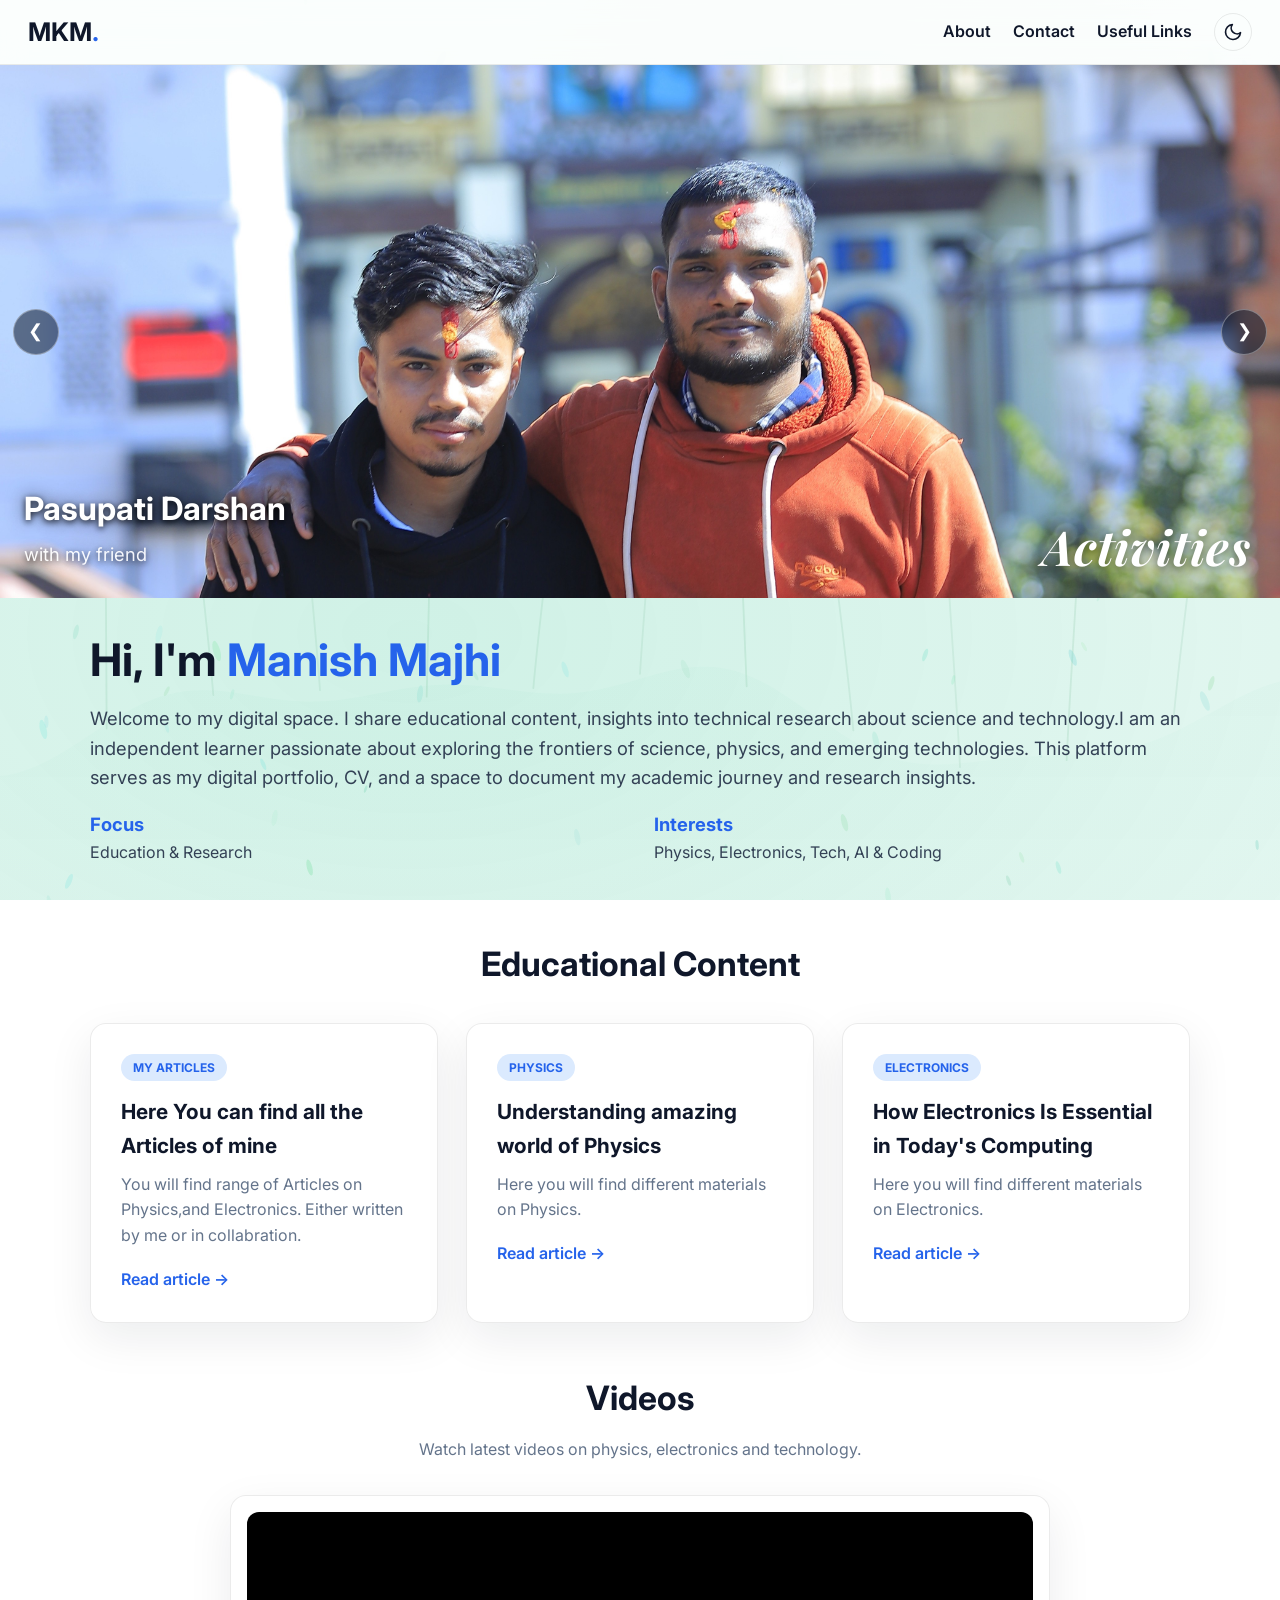
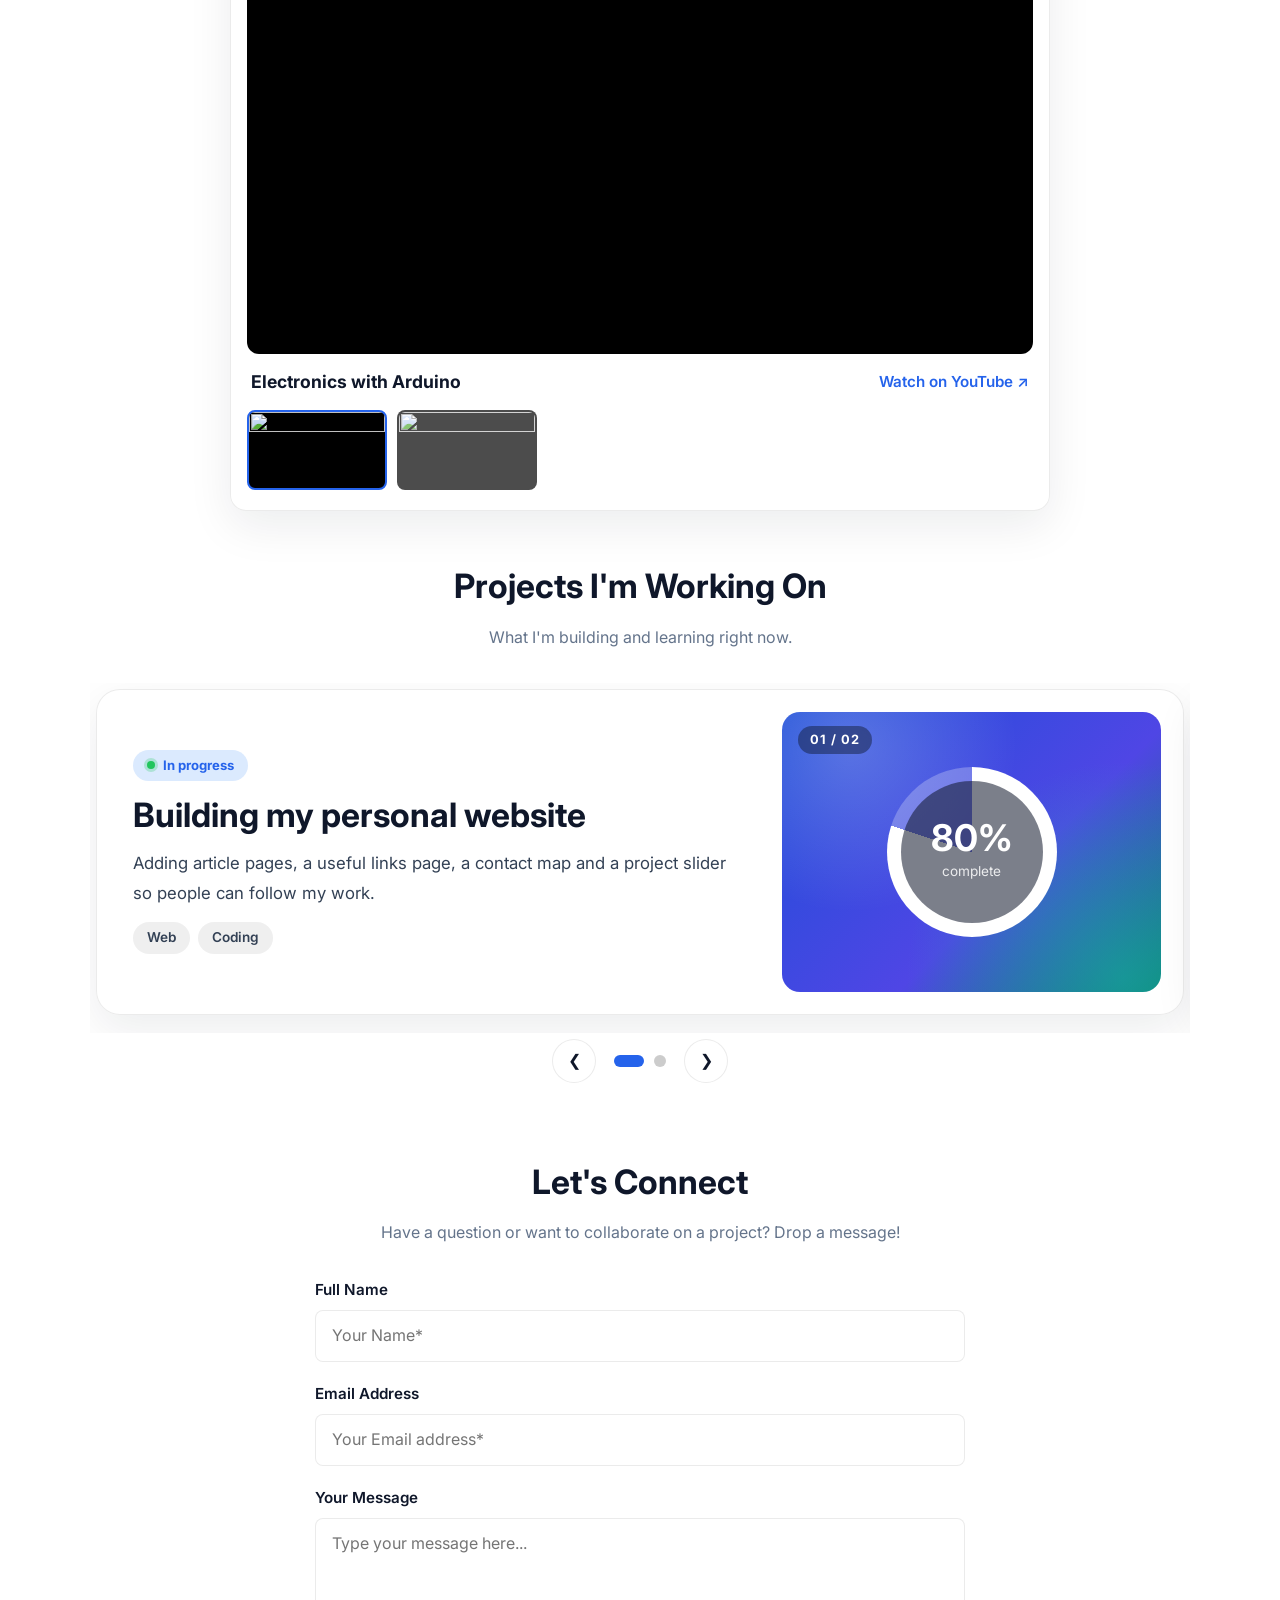
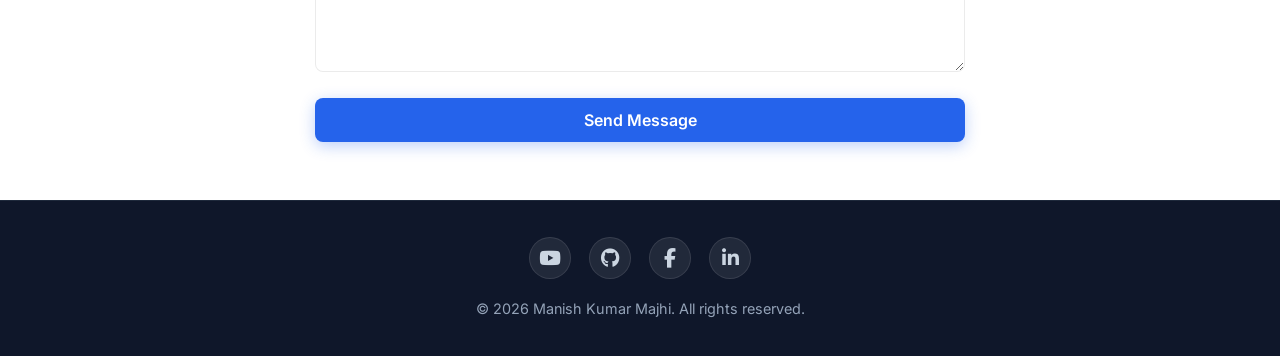
==== commit de845d88: "New" ====
--- a/index.html
+++ b/index.html
@@ -29,8 +29,8 @@
             <nav aria-label="Main">
                 <ul class="nav-links">
                        <li><a href="about.html">About</a></li>
-                    <li><a href="#latest" id="latest-link">Latest</a></li>
                     <li><a href="#contact" id="contact-link">Contact</a></li>
+                    <li><a href="links.html">Useful Links</a></li>
                     <li>
                         <button id="theme-toggle" class="theme-btn" aria-label="Toggle theme">
                             <svg class="sun-icon" xmlns="http://www.w3.org/2000/svg" width="20" height="20" viewBox="0 0 24 24" fill="none" stroke="currentColor" stroke-width="2" stroke-linecap="round" stroke-linejoin="round"><circle cx="12" cy="12" r="5"/><line x1="12" y1="1" x2="12" y2="3"/><line x1="12" y1="21" x2="12" y2="23"/><line x1="4.22" y1="4.22" x2="5.64" y2="5.64"/><line x1="18.36" y1="18.36" x2="19.78" y2="19.78"/><line x1="1" y1="12" x2="3" y2="12"/><line x1="21" y1="12" x2="23" y2="12"/><line x1="4.22" y1="19.78" x2="5.64" y2="18.36"/><line x1="18.36" y1="5.64" x2="19.78" y2="4.22"/></svg>
@@ -84,24 +84,6 @@
                 </div>
             </div>
         </section>
-        <!-- Latest: shown directly on the home page (content comes from latest-data.js) -->
-<section id="latest" class="section latest-home">
-    <div class="container">
-        <h2 class="section-title">Latest</h2>
-        <p class="section-sub">Daily updates, current projects and what's coming next.</p>
-        <small id="latest-updated" class="latest-updated"></small>
-
-        <div id="latest-announce"></div>
-
-        <div class="latest-cols">
-            <section id="sec-current"><h3>Currently working on</h3><div id="latest-current" class="l-stack"></div></section>
-            <section id="sec-upcoming"><h3>Coming up</h3><ol id="latest-upcoming" class="l-timeline"></ol></section>
-        </div>
-
-        <section id="sec-feed"><h3>Daily updates</h3><div id="latest-feed" class="l-stack"></div></section>
-    </div>
-</section>
-
         <section id="blog" class="section">
             <div class="container">
                 <h2 class="section-title">Educational Content</h2>
@@ -146,6 +128,21 @@
                 </div>
             </div>
         </section>
+        <!-- Projects I'm working on (slider; content comes from projects-data.js) -->
+<section id="projects" class="section" hidden>
+    <div class="container">
+        <h2 class="section-title">Projects I'm Working On</h2>
+        <p class="section-sub">What I'm building and learning right now.</p>
+
+        <div class="pj-track" id="pj-track" tabindex="0" role="region" aria-label="Projects"></div>
+
+        <div class="pj-controls" id="pj-controls">
+            <button type="button" class="pj-nav" id="pj-prev" aria-label="Previous project">&#10094;</button>
+            <div class="pj-dots" id="pj-dots"></div>
+            <button type="button" class="pj-nav" id="pj-next" aria-label="Next project">&#10095;</button>
+        </div>
+    </div>
+</section>
 
         <section id="contact" class="section">
             <div class="container form-container">
@@ -210,6 +207,8 @@
 
     <script src="latest-data.js"></script>
     <script src="script.js"></script>
+    <script src="projects-data.js"></script>
+<script src="projects.js"></script>
     <script src="background.js" defer></script>
 </body>
 </html>
--- a/style.css
+++ b/style.css
@@ -664,4 +664,129 @@
 .latest-home .l-card p { color: var(--text); }
 .latest-home .l-date { color: var(--primary); }
 .latest-home .l-bar { background: rgba(127, 127, 127, 0.25); }
-.latest-home .l-timeline { border-left-color: rgba(37, 99, 235, 0.4); }+.latest-home .l-timeline { border-left-color: rgba(37, 99, 235, 0.4); }
+/* ===== Useful Links page ===== */
+.lk-wrap { max-width: 1000px; padding-bottom: 48px; }
+.lk-group { margin-top: 36px; }
+.lk-heading { font-size: 1.3rem; color: var(--heading); margin: 0 0 14px; padding-bottom: 8px; border-bottom: 2px solid var(--primary); display: inline-block; }
+.lk-grid { display: grid; grid-template-columns: repeat(auto-fill, minmax(280px, 1fr)); gap: 16px; }
+.lk-card {
+    display: flex; align-items: center; gap: 14px;
+    padding: 16px 18px; border-radius: 16px; text-decoration: none;
+    background: var(--glass-bg); border: 1.5px solid var(--border); box-shadow: var(--shadow);
+    color: var(--text); transition: transform .2s ease, border-color .2s ease;
+}
+.lk-card:hover { transform: translateY(-3px); border-color: var(--primary); }
+.lk-card:focus-visible { outline: 3px solid var(--primary); outline-offset: 2px; }
+.lk-icon { flex: none; width: 46px; height: 46px; display: grid; place-items: center; border-radius: 12px; background: var(--tag-bg); color: var(--tag-text); font-size: 1.2rem; }
+.lk-body { flex: 1; min-width: 0; display: flex; flex-direction: column; gap: 2px; }
+.lk-body strong { color: var(--heading); font-size: 1.02rem; }
+.lk-text { font-size: .92rem; line-height: 1.45; }
+.lk-host { font-style: normal; font-size: .8rem; color: var(--muted); overflow: hidden; text-overflow: ellipsis; white-space: nowrap; }
+.lk-go { flex: none; color: var(--muted); font-size: .85rem; }
+.lk-card:hover .lk-go { color: var(--primary); }
+.lk-empty { text-align: center; color: var(--muted); margin-top: 32px; }
+
+/* the longer "Useful Links" tab needs a little room on phones */
+@media (max-width: 700px) {
+    .nav-links { gap: 12px; }
+    .nav-links a { font-size: .9rem; }
+}
+/* ===== Projects I'm Working On (slider) ===== */
+#projects[hidden] { display: none; }
+#projects { padding-top: 48px; }
+.pj-track {
+    display: flex;
+    overflow-x: auto;
+    scroll-snap-type: x mandatory;
+    scrollbar-width: none;
+    -webkit-overflow-scrolling: touch;
+    padding: 6px 0 18px;
+}
+.pj-track::-webkit-scrollbar { display: none; }
+.pj-track:focus-visible { outline: 3px solid var(--primary); outline-offset: 4px; border-radius: 20px; }
+.pj-slide { flex: 0 0 100%; min-width: 0; scroll-snap-align: start; padding: 0 6px; box-sizing: border-box; }
+
+.pj-card {
+    display: grid;
+    grid-template-columns: minmax(0, 1.25fr) minmax(0, 0.75fr);
+    gap: 32px;
+    align-items: stretch;
+    padding: 22px;
+    height: 100%;
+    box-sizing: border-box;
+    border-radius: 24px;
+    border: 1.5px solid var(--border);
+    box-shadow: var(--shadow);
+}
+
+/* left: text */
+.pj-info { display: flex; flex-direction: column; align-items: flex-start; justify-content: center; gap: 14px; padding: 14px 6px 14px 14px; }
+.pj-status { display: inline-flex; align-items: center; gap: 8px; padding: 5px 14px; border-radius: 999px; font-size: .82rem; font-weight: 700; background: var(--tag-bg); color: var(--tag-text); }
+.pj-status::before { content: ""; width: 8px; height: 8px; border-radius: 50%; background: #22c55e; box-shadow: 0 0 0 3px rgba(34, 197, 94, .25); }
+.pj-title { margin: 0; font-size: clamp(1.5rem, 3.2vw, 2.1rem); line-height: 1.2; color: var(--heading); }
+.pj-text { margin: 0; font-size: 1.05rem; line-height: 1.75; color: var(--text); max-width: 56ch; }
+
+.pj-progress { width: 100%; max-width: 440px; }
+.pj-bar { height: 10px; border-radius: 10px; background: rgba(127, 127, 127, 0.25); overflow: hidden; }
+.pj-bar span { display: block; height: 100%; border-radius: 10px; background: linear-gradient(90deg, #3b82f6, #14b8a6); }
+.pj-progress small { display: block; margin-top: 6px; color: var(--muted); }
+
+.pj-tags { display: flex; flex-wrap: wrap; gap: 8px; }
+.pj-tags span { padding: 5px 14px; border-radius: 999px; font-size: .85rem; font-weight: 600; background: rgba(127, 127, 127, 0.12); color: var(--text); }
+.pj-link { margin-top: 6px; }
+
+/* right: visual panel */
+.pj-visual {
+    position: relative;
+    min-height: 280px;
+    border-radius: 18px;
+    overflow: hidden;
+    display: flex; align-items: center; justify-content: center;
+    color: #fff;
+    background:
+        radial-gradient(circle at 18% 12%, rgba(255, 255, 255, .22), transparent 42%),
+        radial-gradient(circle at 90% 95%, rgba(20, 184, 166, .55), transparent 50%),
+        linear-gradient(135deg, #1d4ed8, #4f46e5 60%, #0f766e);
+}
+.pj-visual.has-img { background: #0f172a; }
+.pj-img { position: absolute; inset: 0; width: 100%; height: 100%; object-fit: cover; }
+.pj-num {
+    position: absolute; top: 14px; left: 16px;
+    padding: 4px 12px; border-radius: 999px;
+    font-size: .8rem; font-weight: 700; letter-spacing: .08em;
+    background: rgba(15, 23, 42, .45); color: #fff;
+    -webkit-backdrop-filter: blur(6px); backdrop-filter: blur(6px);
+}
+.pj-ring {
+    --p: 0;
+    position: relative;
+    width: 170px; height: 170px; border-radius: 50%;
+    display: flex; flex-direction: column; align-items: center; justify-content: center;
+    background: conic-gradient(#fff calc(var(--p) * 1%), rgba(255, 255, 255, .25) 0);
+}
+.pj-ring::before { content: ""; position: absolute; inset: 14px; border-radius: 50%; background: rgba(15, 23, 42, .55); }
+.pj-ring strong, .pj-ring small { position: relative; }
+.pj-ring strong { font-size: 2.3rem; line-height: 1; }
+.pj-ring small { margin-top: 4px; font-size: .85rem; opacity: .85; }
+.pj-rocket { font-size: 4rem; opacity: .9; }
+
+/* controls */
+.pj-controls { display: flex; align-items: center; justify-content: center; gap: 18px; margin-top: 6px; }
+.pj-controls[hidden] { display: none; }
+.pj-nav { width: 44px; height: 44px; border-radius: 50%; border: 1.5px solid var(--border); background: var(--glass-bg); color: var(--heading); font-size: 1rem; cursor: pointer; transition: background .2s, color .2s; }
+.pj-nav:hover { background: var(--primary); color: #fff; border-color: var(--primary); }
+.pj-nav:focus-visible, .pj-dot:focus-visible { outline: 3px solid var(--primary); outline-offset: 2px; }
+.pj-dots { display: flex; gap: 10px; }
+.pj-dot { width: 12px; height: 12px; padding: 0; border-radius: 50%; border: 0; background: rgba(127, 127, 127, 0.4); cursor: pointer; transition: width .25s, background .25s; }
+.pj-dot.active { width: 30px; border-radius: 8px; background: var(--primary); }
+
+@media (max-width: 800px) {
+    .pj-card { grid-template-columns: minmax(0, 1fr); gap: 14px; padding: 16px; }
+    .pj-visual { order: -1; min-height: 190px; }
+    .pj-ring { width: 130px; height: 130px; }
+    .pj-ring::before { inset: 11px; }
+    .pj-ring strong { font-size: 1.8rem; }
+    .pj-info { padding: 8px 6px 10px; }
+}
+@media (prefers-reduced-motion: reduce) { .pj-track { scroll-behavior: auto; } }
